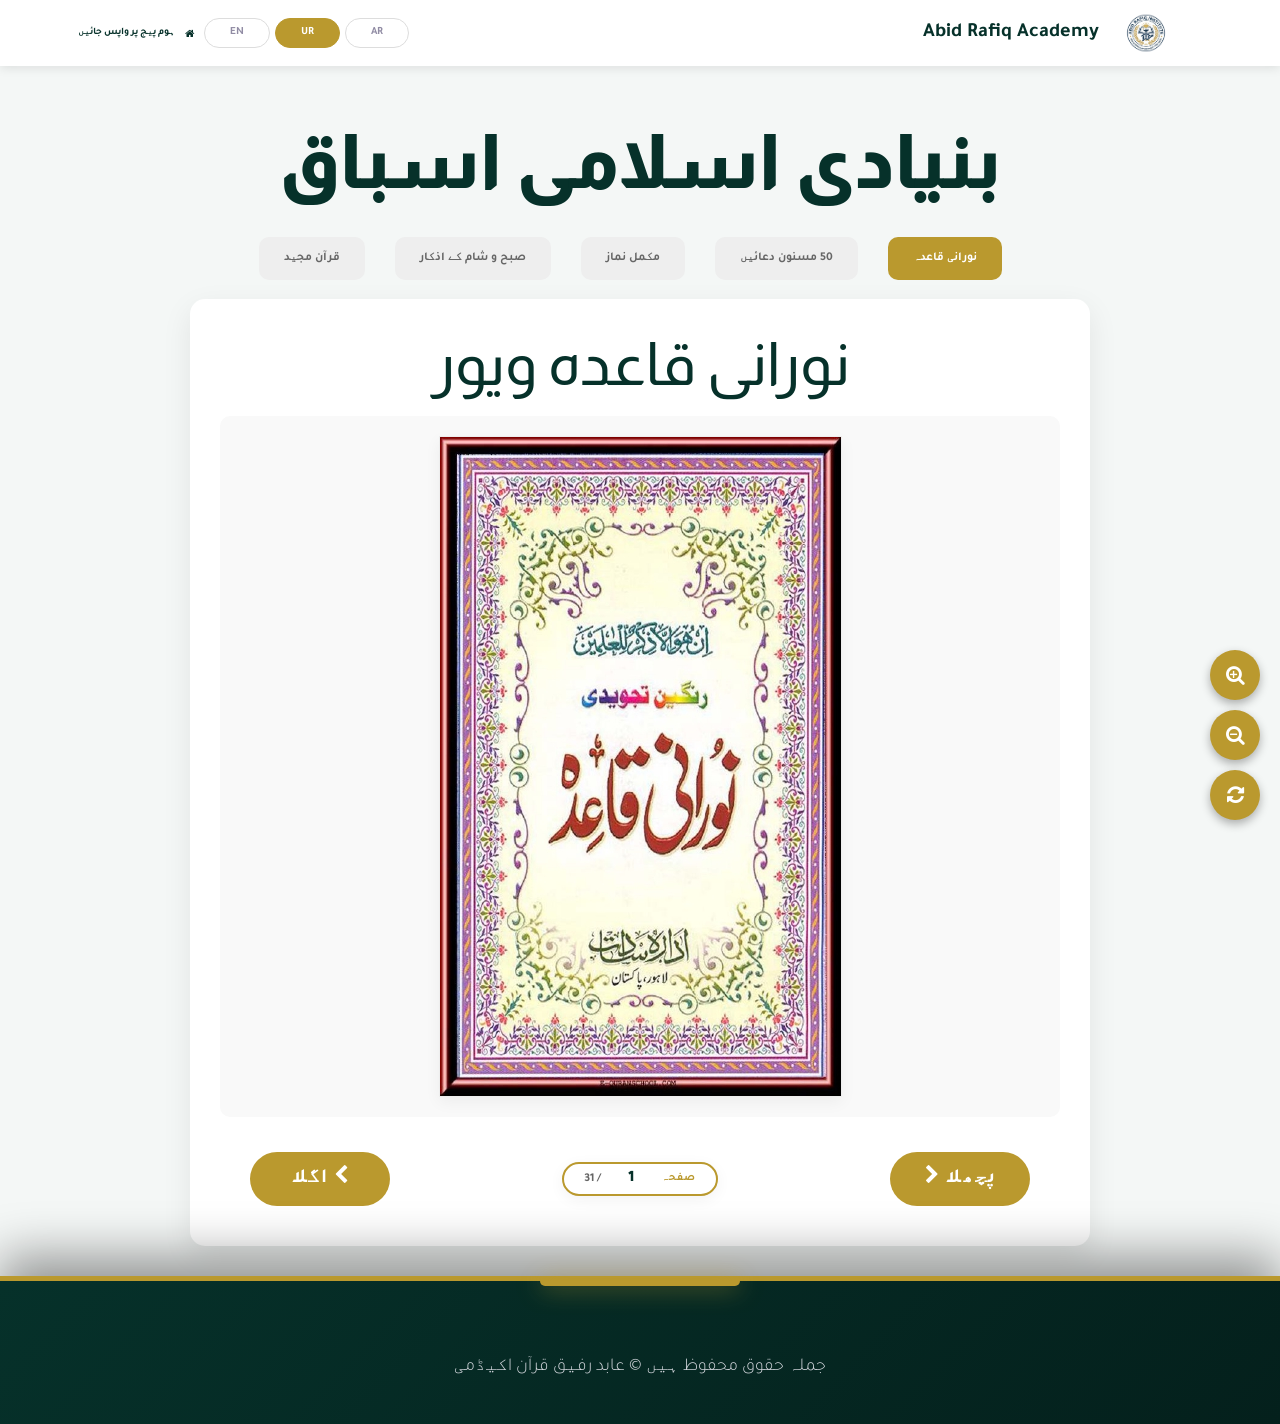
==== basic-lessons.html @ 46f589c8 "Add files via upload" ====
<!DOCTYPE html>
<html lang="en" dir="ltr">
<head>
    <meta charset="UTF-8">
    <!-- Global site tag (gtag.js) - Google Analytics -->
  
  <link rel="canonical" href="https://abidrafiqquranacademy.qzz.io/" />
    <meta name="viewport" content="width=device-width, initial-scale=1.0">
    <title>Basic Lessons | Abid Rafiq Quran Academy - Online Quran Learning</title>
    <meta name="description" content="Explore basic Islamic lessons including Noorani Qaida, 50 Masnoon Duas, Nimaz completion, and the Holy Quran. Start your spiritual journey with Abid Rafiq Quran Academy.">
    <meta name="keywords" content="Noorani Qaida, Masnoon Duas, Learn Nimaz, Online Quran, Islamic Lessons, Abid Rafiq Institute, Quran Academy, Tajweed, Quran for kids, Morning and Evening Adhkar, Daily Islamic Supplications, Interactive Dua Viewer, Quranic Lessons Urdu, Learn Quran Online Islamabad, Masnoon Duain with Translation">
    <meta name="author" content="Abid Rafiq Institute">

    <!-- Open Graph for Social Media -->
    <meta property="og:title" content="Basic Islamic Lessons - Abid Rafiq Quran Academy">
    <meta property="og:description" content="Noorani Qaida, Masnoon Duas, Nimaz Complete, and Holy Quran - All in one place.">
    <meta property="og:image" content="img/logo.png">
    <meta property="og:url" content="https://abidrafiqquranacademy.qzz.io/basic-lessons.html">
    <!-- Bootstrap -->
    <link href="https://cdn.jsdelivr.net/npm/bootstrap@5.2.3/dist/css/bootstrap.min.css" rel="stylesheet" />
    <script src="https://cdn.jsdelivr.net/npm/bootstrap@5.2.3/dist/js/bootstrap.bundle.min.js"></script>
    <!-- GoogleFonts -->
    <link rel="preconnect" href="https://fonts.googleapis.com" />
    <link rel="preconnect" href="https://fonts.gstatic.com" crossorigin />
    <link href="https://fonts.googleapis.com/css2?family=Almarai:wght@300;400;700&family=Cairo:wght@400;600;700&family=Tajawal:wght@300;400;500;700&family=Amiri:wght@400;700&display=swap" rel="stylesheet" />
    <!-- OurStyles -->
    <link rel="stylesheet" href="css/normalize.css" />
    <link rel="stylesheet" href="css/style.css" />
    <!-- Font Awesome -->
    <link rel="stylesheet" href="fonts/font-awesome-4.7.0/css/font-awesome.min.css">
    <style>
        :root {
            --color-primary: #ba992e;
            --color-secondary: #06312a;
        }
        body {
            background-color: #f4f7f6;
            font-family: 'Tajawal', sans-serif;
        }
        .navbar {
            background-color: white !important;
            box-shadow: 0 2px 10px rgba(0,0,0,0.1);
        }
        .gallery-container, .viewer-container {
            max-width: 900px;
            margin: 20px auto;
            text-align: center;
            background: #fff;
            padding: 30px;
            border-radius: 15px;
            box-shadow: 0 10px 30px rgba(0,0,0,0.08);
        }
        .gallery-img-wrapper, .dua-wrapper {
            position: relative;
            background: #f9f9f9;
            padding: 20px;
            border-radius: 10px;
            margin-bottom: 25px;
            min-height: 300px;
            display: flex;
            flex-direction: column;
            align-items: center;
            justify-content: center;
        }
        .gallery-img {
            max-width: 100%;
            max-height: 80vh;
            height: auto;
            border: 1px solid #eee;
            box-shadow: 0 5px 15px rgba(0,0,0,0.05);
        }
        .btn-custom {
            background-color: var(--color-primary);
            color: white;
            border: none;
            padding: 12px 30px;
            border-radius: 30px;
            font-weight: 600;
            transition: 0.3s;
            text-transform: uppercase;
            letter-spacing: 1px;
            min-width: 140px;
        }
        .btn-custom:hover {
            background-color: #a08328;
            color: white;
            transform: translateY(-2px);
            box-shadow: 0 5px 15px rgba(186, 153, 46, 0.4);
        }
        .btn-custom:disabled {
            background-color: #ccc;
            transform: none;
            box-shadow: none;
        }
        .nav-tabs {
            border-bottom: none;
            gap: 10px;
        }
        .nav-tabs .nav-link {
            border: none;
            color: #666;
            font-weight: 700;
            padding: 15px 25px;
            border-radius: 10px;
            background: #eee;
            transition: 0.3s;
            font-size: 1.2rem;
        }
        .nav-tabs .nav-link.active {
            background-color: var(--color-primary) !important;
            color: white !important;
        }
        .content-section {
            padding: 20px 0;
        }
        .lang-control {
            background: white;
            padding: 10px;
            border-radius: 10px;
            display: inline-flex;
            gap: 10px;
            box-shadow: 0 4px 10px rgba(0,0,0,0.05);
            margin-bottom: 20px;
        }
        .lang-btn {
            border: 1px solid #ddd;
            background: white;
            padding: 8px 25px;
            border-radius: 20px;
            cursor: pointer;
            transition: 0.3s;
            font-weight: bold;
            font-size: 1.1rem;
        }
        .lang-btn.active {
            background: var(--color-primary);
            color: white;
            border-color: var(--color-primary);
        }
        .dua-content, .nimaz-content {
            direction: rtl;
            text-align: right;
        }
        .dua-card, .nimaz-card {
            background: white;
            border-radius: 15px;
            padding: 25px;
            margin-bottom: 25px;
            box-shadow: 0 5px 15px rgba(0,0,0,0.05);
            border-right: 5px solid var(--color-primary);
        }
        .text-arabic {
            font-family: 'Amiri', serif;
            font-size: 4rem;
            color: var(--color-secondary);
            margin-bottom: 20px;
            line-height: 1.8;
            text-align: center;
        }
        .text-translation {
            font-size: 2.8rem;
            color: #444;
            font-weight: 500;
            text-align: center;
            width: 100%;
            margin-bottom: 15px;
        }
        .step-title {
            color: var(--color-primary);
            font-weight: 700;
            margin-bottom: 20px;
            font-size: 3.2rem;
            text-align: center;
        }
        /* Enhanced Page Jump Styling */
        .page-jump-box {
            display: inline-flex;
            align-items: center;
            background: #fff;
            border: 2px solid var(--color-primary);
            border-radius: 50px;
            padding: 5px 20px;
            box-shadow: 0 4px 15px rgba(0,0,0,0.05);
            transition: all 0.3s ease;
        }
        .page-jump-box:hover {
            border-color: var(--color-secondary);
        }
        .page-jump-box:focus-within {
            box-shadow: 0 0 20px rgba(186, 153, 46, 0.4);
            transform: scale(1.05);
        }
        .page-input-field {
            width: 50px;
            border: none;
            text-align: center;
            font-weight: 900;
            font-size: 1.6rem;
            color: var(--color-secondary);
            outline: none;
            background: transparent;
            margin: 0 5px;
        }
        .page-total {
            color: #666;
            font-size: 1.2rem;
            font-weight: bold;
        }
        #page-text-label {
            color: var(--color-primary);
            font-weight: 700;
            text-transform: uppercase;
            font-size: 1.1rem;
            letter-spacing: 1px;
        }
        [dir="ltr"] .dua-content, [dir="ltr"] .nimaz-content {
            text-align: left;
        }
        .back-home {
            text-decoration: none;
            color: var(--color-secondary);
            font-weight: bold;
            font-size: 1rem;
            display: flex;
            align-items: center;
            gap: 10px;
        }
        .counter-badge {
            background: var(--color-secondary);
            color: white;
            padding: 5px 15px;
            border-radius: 20px;
            font-size: 1rem;
            margin-bottom: 15px;
            display: inline-block;
        }
        .navbar-lang-switcher {
            display: flex;
            gap: 5px;
        }
        @media (max-width: 768px) {
            .nav-tabs .nav-link {
                padding: 10px 12px;
                font-size: 1.1rem;
            }
            .lang-btn {
                padding: 6px 15px;
                font-size: 1.1rem;
            }
            .text-arabic {
                font-size: 2.8rem;
            }
            .text-translation {
                font-size: 1.8rem;
            }
            .btn-custom {
                padding: 10px 20px;
                min-width: 100px;
                font-size: 1.1rem;
            }
            .step-title {
                font-size: 2rem;
            }
            .lang-control {
                display: flex;
                flex-wrap: wrap;
                justify-content: center;
            }
        }
        @media (max-width: 576px) {
            .navbar .container {
                flex-direction: column;
                gap: 15px;
            }
            .navbar-lang-switcher {
                justify-content: center;
            }
            .text-arabic {
                font-size: 2.2rem;
            }
            .text-translation {
                font-size: 1.5rem;
            }
            .step-title {
                font-size: 1.8rem;
            }
            .nav-tabs .nav-link {
                font-size: 0.9rem;
                padding: 8px 10px;
            }
            .dua-card, .nimaz-card {
                padding: 15px;
            }
        }
        /* Hide number input arrows */
        input::-webkit-outer-spin-button,
        input::-webkit-inner-spin-button {
            -webkit-appearance: none;
            margin: 0;
        }
        input[type=number] {
            -moz-appearance: textfield;
        }
        /* Disable text selection */
        body {
            -webkit-user-select: none;
            -moz-user-select: none;
            -ms-user-select: none;
            user-select: none;
        }
    </style>
</head>
<body>
    <!-- Navbar -->
    <nav class="navbar navbar-expand-lg py-3">
      <div class="container">
        <a class="navbar-brand d-flex align-items-center" href="index.html">
          <img src="img/logo.png" alt="Logo" style="height: 40px; margin-right: 10px;">
          <span class="d-none d-sm-inline" style="color: var(--color-secondary); font-weight: bold;">Abid Rafiq Academy</span>
        </a>

        <div class="d-flex align-items-center gap-3">
            <div class="navbar-lang-switcher">
                <button class="lang-btn" onclick="setPageLanguage('ar')">AR</button>
                <button class="lang-btn" onclick="setPageLanguage('ur')">UR</button>
                <button class="lang-btn" onclick="setPageLanguage('en')">EN</button>
            </div>
            <a href="index.html" class="back-home" id="btn-back">
                <i class="fa fa-home"></i> <span id="back-text">BACK TO HOME</span>
            </a>
        </div>
      </div>
    </nav>

    <div class="container mt-5">
        <h1 class="text-center mb-5" id="main-title" style="color: var(--color-secondary); font-weight: 800;">Basic Islamic Lessons</h1>

        <ul class="nav nav-tabs justify-content-center mb-4" id="lessonTabs" role="tablist">
            <li class="nav-item" role="presentation">
                <button class="nav-link active" id="qaida-tab" data-bs-toggle="tab" data-bs-target="#qaida" type="button" role="tab">NOORANI QAEEDHA</button>
            </li>
            <li class="nav-item" role="presentation">
                <button class="nav-link" id="dua-tab" data-bs-toggle="tab" data-bs-target="#dua" type="button" role="tab">DUA MASNOON 50</button>
            </li>
            <li class="nav-item" role="presentation">
                <button class="nav-link" id="nimaz-tab" data-bs-toggle="tab" data-bs-target="#nimaz" type="button" role="tab">NIMAZ COMPLETE</button>
            </li>
            <li class="nav-item" role="presentation">
                <button class="nav-link" id="adhkar-tab" data-bs-toggle="tab" data-bs-target="#adhkar" type="button" role="tab">MORNING & EVENING ADHKAR</button>
            </li>
            <li class="nav-item" role="presentation">
                <button class="nav-link" id="quran-tab" data-bs-toggle="tab" data-bs-target="#quran" type="button" role="tab">HOLY QURAN</button>
            </li>
        </ul>

        <div class="tab-content" id="lessonTabsContent">
            <!-- Noorani Qaida Tab -->
            <div class="tab-pane fade show active" id="qaida" role="tabpanel">
                <div class="gallery-container">
                    <h2 class="mb-4" id="qaida-title" style="color: var(--color-secondary);">Noorani Qaida Viewer</h2>
                    <div class="gallery-img-wrapper">
                        <img id="qaida-img" src="NOORAI QEEDHA/noorani_qaida_page-0001.jpg" alt="Noorani Qaida Page" class="gallery-img">
                    </div>
                    <div class="d-flex justify-content-between align-items-center px-md-5 flex-wrap gap-3">
                        <button class="btn btn-custom" onclick="prevPage()" id="btn-prev-qaida">
                            <i class="fa fa-chevron-left"></i> Previous
                        </button>

                        <div class="page-jump-box">
                            <span id="page-text-label">Page</span>
                            <input type="number" id="page-input" value="1" min="1" max="31"
                                   title="Type page number and press Enter"
                                   class="page-input-field">
                            <span class="page-total">/ 31</span>
                        </div>

                        <button class="btn btn-custom" onclick="nextPage()" id="btn-next-qaida">
                            Next <i class="fa fa-chevron-right"></i>
                        </button>
                    </div>
                </div>
            </div>


            <!-- Dua Masnoon Tab -->
            <div class="tab-pane fade" id="dua" role="tabpanel">
                <div class="content-section text-center">
                    <div class="lang-control">
                        <button class="lang-btn" data-lang="ar" onclick="setDuaLang('ar', this)">العربية</button>
                        <button class="lang-btn active" data-lang="ur" onclick="setDuaLang('ur', this)">اردو</button>
                        <button class="lang-btn" data-lang="en" onclick="setDuaLang('en', this)">English</button>
                    </div>

                    <div class="viewer-container">
                        <div class="counter-badge" id="dua-counter">Dua 1 / 50</div>
                        <div class="dua-wrapper" id="dua-display">
                            <!-- Dua content injected here -->
                        </div>
                        <div class="d-flex justify-content-between align-items-center px-md-5">
                            <button class="btn btn-custom" onclick="prevDua()" id="btn-prev-dua">
                                <i class="fa fa-chevron-right"></i> Previous
                            </button>
                            <button class="btn btn-custom" onclick="nextDua()" id="btn-next-dua">
                                Next <i class="fa fa-chevron-left"></i>
                            </button>
                        </div>
                    </div>
                </div>
            </div>

            <!-- Nimaz Tab -->
            <div class="tab-pane fade" id="nimaz" role="tabpanel">
                <div class="content-section text-center">
                    <div class="lang-control">
                        <button class="lang-btn" data-lang="ar" onclick="setNimazLang('ar', this)">العربية</button>
                        <button class="lang-btn active" data-lang="ur" onclick="setNimazLang('ur', this)">اردو</button>
                        <button class="lang-btn" data-lang="en" onclick="setNimazLang('en', this)">English</button>
                    </div>
                    <div id="nimaz-container" class="nimaz-content container">
                        <!-- Nimaz steps loaded by JS -->
                    </div>
                </div>
            </div>

            <!-- Adhkar Tab -->
            <div class="tab-pane fade" id="adhkar" role="tabpanel">
                <div class="content-section text-center">
                    <div class="lang-control" id="adhkar-mode-control">
                        <button class="lang-btn active" onclick="setAdhkarMode('both', this)">Morning & Evening</button>
                        <button class="lang-btn" onclick="setAdhkarMode('morning', this)">Morning Only</button>
                        <button class="lang-btn" onclick="setAdhkarMode('evening', this)">Evening Only</button>
                    </div>
                    <div id="adhkar-container" class="dua-content container">
                        <!-- Adhkar content injected here -->
                    </div>
                </div>
            </div>

            <!-- Holy Quran Tab -->
            <div class="tab-pane fade" id="quran" role="tabpanel">
                <div class="gallery-container">
                    <h2 class="mb-4" id="quran-title" style="color: var(--color-secondary);">Holy Quran Viewer</h2>
                    <div class="gallery-img-wrapper">
                        <img id="quran-img" src="https://abidinstitute-eng.github.io/ReadingQuran/standard1-quran-3.jpg" alt="Holy Quran Page" class="gallery-img">
                    </div>
                    <div class="d-flex justify-content-between align-items-center px-md-5 flex-wrap gap-3">
                        <button class="btn btn-custom" onclick="prevQuranPage()" id="btn-prev-quran">
                            <i class="fa fa-chevron-left"></i> Previous
                        </button>

                        <div class="page-jump-box">
                            <span id="quran-page-label">Page</span>
                            <input type="number" id="quran-page-input" value="3" min="3" max="625"
                                   title="Type page number and press Enter"
                                   class="page-input-field">
                            <span class="page-total">/ 625</span>
                        </div>

                        <button class="btn btn-custom" onclick="nextQuranPage()" id="btn-next-quran">
                            Next <i class="fa fa-chevron-right"></i>
                        </button>
                    </div>
                </div>
            </div>
        </div>
    </div>

    <footer class="footer mt-5">
      <div class="container">
        <p class="copy-right">
            All rights reserved &copy; <span class="logo">Abid Rafiq Academy for the Quran</span>
        </p>
      </div>
    </footer>

    <script src="js/zoom.js"></script>
    <script src="js/main.js"></script>
    <script src="js/zoom.js"></script>
    <script src="js/main.js"></script>
    <script>
        // --- Shared Logic ---
        const pageTranslations = {
            ar: {
                title: "الدروس الإسلامية الأساسية",
                back: "العودة للرئيسية",
                qaidaTab: "القاعدة النورانية",
                duaTab: "50 دعاء مسنون",
                nimazTab: "تعليم الصلاة",
                adhkarTab: "أذكار الصباح والمساء",
                quranTab: "القرآن الكريم",
                qaidaTitle: "مشاهدة القاعدة النورانية",
                quranTitle: "مشاهدة القرآن الكريم",
                page: "صفحة",
                prev: "السابق",
                next: "التالي",
                dir: "rtl",
                adhkarModes: {both: "الصباح والمساء", morning: "الصباح فقط", evening: "المساء فقط"},
                times: "مرات"
            },
            ur: {
                title: "بنیادی اسلامی اسباق",
                back: "ہوم پیج پر واپس جائیں",
                qaidaTab: "نورانی قاعدہ",
                duaTab: "50 مسنون دعائیں",
                nimazTab: "مکمل نماز",
                adhkarTab: "صبح و شام کے اذکار",
                quranTab: "قرآن مجید",
                qaidaTitle: "نورانی قاعدہ ویور",
                quranTitle: "قرآن مجید ویور",
                page: "صفحہ",
                prev: "پچھلا",
                next: "اگلا",
                dir: "rtl",
                adhkarModes: {both: "صبح و شام", morning: "صرف صبح", evening: "صرف شام"},
                times: "بار"
            },
            en: {
                title: "Basic Islamic Lessons",
                back: "BACK TO HOME",
                qaidaTab: "NOORANI QAEEDHA",
                duaTab: "50 MASNOON DUAS",
                nimazTab: "NIMAZ COMPLETE",
                adhkarTab: "MORNING & EVENING ADHKAR",
                quranTab: "HOLY QURAN",
                qaidaTitle: "Noorani Qaida Viewer",
                quranTitle: "Holy Quran Viewer",
                page: "Page",
                prev: "Previous",
                next: "Next",
                dir: "ltr",
                adhkarModes: {both: "Morning & Evening", morning: "Morning Only", evening: "Evening Only"},
                times: "Times"
            }
        };

        let currentLang = 'ur';

        function setPageLanguage(lang) {
            currentLang = lang;
            const data = pageTranslations[lang];
            if (!data) return;

            document.documentElement.setAttribute('lang', lang);
            document.documentElement.setAttribute('dir', data.dir);

            document.getElementById('main-title').innerText = data.title;
            document.getElementById('back-text').innerText = data.back;
            document.getElementById('qaida-tab').innerText = data.qaidaTab;
            document.getElementById('dua-tab').innerText = data.duaTab;
            document.getElementById('nimaz-tab').innerText = data.nimazTab;
            document.getElementById('adhkar-tab').innerText = data.adhkarTab;
            document.getElementById('quran-tab').innerText = data.quranTab;
            document.getElementById('qaida-title').innerText = data.qaidaTitle;
            document.getElementById('quran-title').innerText = data.quranTitle;

            // Update Adhkar Filter Buttons
            const modeBtns = document.querySelectorAll('#adhkar-mode-control .lang-btn');
            if(modeBtns.length >= 3) {
                modeBtns[0].innerText = data.adhkarModes.both;
                modeBtns[1].innerText = data.adhkarModes.morning;
                modeBtns[2].innerText = data.adhkarModes.evening;
            }

            // Footer translation
            const footerText = lang === 'ar' ? 'جميع الحقوق محفوظة © أكاديمية عابد رفيق للقرآن' :
                               (lang === 'ur' ? 'جملہ حقوق محفوظ ہیں © عابد رفیق قرآن اکیڈمی' :
                               'All rights reserved &copy; Abid Rafiq Academy for the Quran');
            document.querySelector('.copy-right').innerHTML = footerText;

            document.querySelectorAll('.navbar-lang-switcher .lang-btn').forEach(btn => {
                btn.classList.toggle('active', btn.innerText.trim().toLowerCase() === lang);
            });

            // Update sub-tabs language
            const duaLangBtn = document.querySelector(`#dua .lang-btn[data-lang="${lang}"]`);
            if(duaLangBtn) setDuaLang(lang, duaLangBtn);

            const nimazLangBtn = document.querySelector(`#nimaz .lang-btn[data-lang="${lang}"]`);
            if(nimazLangBtn) setNimazLang(lang, nimazLangBtn);

            updateGallery(false);
            renderAdhkar(); // Re-render to update "Times" text
            localStorage.setItem('preferredLang', lang);
        }

        function updateNavButtons(lang, type) {
            const prevBtn = document.getElementById(`btn-prev-${type}`);
            const nextBtn = document.getElementById(`btn-next-${type}`);
            if(prevBtn && nextBtn) {
                const data = pageTranslations[lang];
                if(lang === 'en') {
                    prevBtn.innerHTML = `<i class="fa fa-chevron-left"></i> ${data.prev}`;
                    nextBtn.innerHTML = `${data.next} <i class="fa fa-chevron-right"></i>`;
                } else {
                    prevBtn.innerHTML = `${data.prev} <i class="fa fa-chevron-right"></i>`;
                    nextBtn.innerHTML = `<i class="fa fa-chevron-left"></i> ${data.next}`;
                }
            }
        }

        // --- Noorani Qaida Logic ---
        let currentPage = 1;
        const totalPages = 31;
        const imgElement = document.getElementById('qaida-img');

        function updateGallery(scroll = true) {
            const pageNum = String(currentPage).padStart(4, '0');
            imgElement.src = `NOORAI QEEDHA/noorani_qaida_page-${pageNum}.jpg`;
            const data = pageTranslations[currentLang];

            const pageInput = document.getElementById('page-input');
            const pageTextLabel = document.getElementById('page-text-label');
            if (pageTextLabel) pageTextLabel.innerText = data.page;
            if (pageInput) pageInput.value = currentPage;

            updateNavButtons(currentLang, 'qaida');
            if(scroll) document.querySelector('.gallery-container').scrollIntoView({ behavior: 'smooth', block: 'start' });
        }

        function nextPage() { if (currentPage < totalPages) { currentPage++; updateGallery(); } }
        function prevPage() { if (currentPage > 1) { currentPage--; updateGallery(); } }

        // --- Holy Quran Logic ---
        let currentQuranPage = 3;
        const totalQuranPages = 625;
        const quranImgElement = document.getElementById('quran-img');

        function updateQuranGallery(scroll = true) {
            quranImgElement.src = `https://abidinstitute-eng.github.io/ReadingQuran/standard1-quran-${currentQuranPage}.jpg`;
            const data = pageTranslations[currentLang];

            const pageInput = document.getElementById('quran-page-input');
            const pageTextLabel = document.getElementById('quran-page-label');
            if (pageTextLabel) pageTextLabel.innerText = data.page;
            if (pageInput) pageInput.value = currentQuranPage;

            updateNavButtons(currentLang, 'quran');
            if(scroll) document.querySelector('#quran .gallery-container').scrollIntoView({ behavior: 'smooth', block: 'start' });
        }

        function nextQuranPage() { if (currentQuranPage < totalQuranPages) { currentQuranPage++; updateQuranGallery(); } }
        function prevQuranPage() { if (currentQuranPage > 3) { currentQuranPage--; updateQuranGallery(); } }

        // --- Dua Logic ---
        let currentDuaIndex = 0;
        let currentDuaLang = 'ur';

        const duas = [
            { title: {en: "After waking up", ur: "صبح بیدار ہونے کی دعا", ar: "دعاء الاستيقاظ"}, ar: "الْحَمْدُ لِلَّهِ الَّذِي أَحْيَانَا بَعْدَ مَا أَمَاتَنَا وَإِلَيْهِ النُّشُورُ", ur: "تمام تعریفیں اللہ کے لیے ہیں جس نے ہمیں مارنے کے بعد زندہ کیا اور اسی کی طرف لوٹ کر جانا ہے۔", en: "All praise be to Allah who gave us life after death and to Him is the return." },
            { title: {en: "Before sleeping", ur: "سونے سے پہلے کی دعا", ar: "دعاء النوم"}, ar: "بِاسْمِكَ اللَّهُمَّ أَمُوتُ وَأَحْيَا", ur: "اے اللہ! میں تیرے ہی نام کے ساتھ مرتا (سوتا) ہوں اور جیتا (جاگتا) ہوں۔", en: "O Allah, in Your name I die and I live." },
            { title: {en: "Before eating", ur: "کھانا شروع کرنے کی دعا", ar: "دعاء قبل الطعام"}, ar: "بِسْمِ اللَّهِ وَعَلَى بَرَكَةِ اللَّهِ", ur: "اللہ کے نام سے اور اللہ کی برکت پر۔", en: "In the name of Allah and with the blessings of Allah." },
            { title: {en: "After eating", ur: "کھانے کے بعد کی دعا", ar: "دعاء بعد الطعام"}, ar: "الْحَمْدُ لِلَّهِ الَّذِي أَطْعَمَنَا وَسَقَانَا وَجَعَلَنَا مُسْلِمِينَ", ur: "تمام تعریفیں اللہ کے لیے ہیں جس نے ہمیں کھلایا اور پلایا اور ہمیں مسلمان بنایا۔", en: "All praise be to Allah who has fed us and given us drink and made us Muslims." },
            { title: {en: "Before entering toilet", ur: "بیت الخلا میں داخل ہونے کی دعا", ar: "دعاء دخول الخلاء"}, ar: "اللَّهُمَّ إِنِّي أَعُوذُ بِكَ مِنَ الْخُبُثِ وَالْخَبَائِثِ", ur: "اے اللہ! میں ناپاک جنوں اور جننیوں سے تیری پناہ مانگتا ہوں۔", en: "O Allah, I seek refuge in You from the male and female evil spirits." },
            { title: {en: "After leaving toilet", ur: "بیت الخلا سے نکلنے کی دعا", ar: "دعاء الخروج من الخلاء"}, ar: "غُفْرَانَكَ ، الْحَمْدُ لِلَّهِ الَّذِي أَذْهَبَ عَنِّي الْأَذَى وَعَافَانِي", ur: "اے اللہ! میں تجھ سے بخشش مانگتا ہوں۔ تمام تعریفیں اللہ کے لیے ہیں جس نے مجھ سے تکلیف دور کی اور مجھے عافیت دی۔", en: "I seek Your forgiveness. All praise be to Allah who removed from me discomfort and gave me relief." },
            { title: {en: "Before Wudu", ur: "وضو سے پہلے کی دعا", ar: "دعاء قبل الوضوء"}, ar: "بِسْمِ اللَّهِ", ur: "اللہ کے نام سے (شروع کرتا ہوں)۔", en: "In the name of Allah." },
            { title: {en: "After Wudu", ur: "وضو کے بعد کی دعا", ar: "دعاء بعد الوضوء"}, ar: "أَشْهَدُ أَنْ لَا إِلَهَ إِلَّا اللَّهُ وَحْدَهُ لَا شَرِيكَ لَهُ وَأَشْهَدُ أَنَّ مُحَمَّدًا عَبْدُهُ وَرَسُولُهُ", ur: "میں گواہی دیتا ہوں کہ اللہ کے سوا کوئی معبود نہیں، وہ اکیلا ہے، اس کا کوئی شریک نہیں، اور میں گواہی دیتا ہوں کہ محمد (صلی اللہ علیہ وسلم) اس کے بندے اور رسول ہیں۔", en: "I bear witness that there is no god but Allah, alone, without partner, and I bear witness that Muhammad is His servant and messenger." },
            { title: {en: "When entering Masjid", ur: "مسجد میں داخل ہونے کی دعا", ar: "دعاء دخول المسجد"}, ar: "اللَّهُمَّ افْتَحْ لِي أَبْوَابَ رَحْمَتِكَ", ur: "اے اللہ! میرے لیے اپنی رحمت کے دروازے کھول دے۔", en: "O Allah, open for me the gates of Your mercy." },
            { title: {en: "When leaving Masjid", ur: "مسجد سے نکلنے کی دعا", ar: "دعاء الخروج من المسجد"}, ar: "اللَّهُمَّ إِنِّي أَسْأَلُكَ مِنْ فَضْلِكَ", ur: "اے اللہ! میں تجھ سے تیرے فضل کا سوال کرتا ہوں۔", en: "O Allah, I ask You from Your favor." },
            { title: {en: "After Athan", ur: "اذان کے بعد کی دعا", ar: "الدعاء بعد الأذان"}, ar: "اللَّهُمَّ رَبَّ هَذِهِ الدَّعْوَةِ التَّامَّةِ وَالصَّلَاةِ الْقَائِمَةِ آتِ مُحَمَّدًا الْوَسِيلَةَ وَالْفَضِيلَةَ وَابْعَثْهُ مَقَامًا مَحْمُودًا الَّذِي وَعَدْتَهُ", ur: "اے اللہ! اس کامل پکار اور قائم ہونے والی نماز کے رب! محمد (صلی اللہ علیہ وسلم) کو وسیلہ اور فضیلت عطا فرما اور انہیں اس مقام محمود پر پہنچا جس کا تو نے ان سے وعدہ فرمایا ہے۔", en: "O Allah, Lord of this perfect call and the prayer to be offered, grant Muhammad the privilege and the excellence, and raise him to the praised station which You have promised him." },
            { title: {en: "When wearing clothes", ur: "لباس پہننے کی دعا", ar: "دعاء لبس الثوب"}, ar: "الْحَمْدُ لِلَّهِ الَّذِي كَسَانِي هَذَا وَرَزَقَنِيهِ مِنْ غَيْرِ حَوْلٍ مِنِّي وَلَا قُوَّةٍ", ur: "تمام تعریفیں اللہ کے لیے ہیں جس نے مجھے یہ (لباس) پہنایا اور میری طاقت و قوت کے بغیر مجھے یہ عطا فرمایا۔", en: "Praise be to Allah who has clothed me with this and provided it for me without any might or power on my part." },
            { title: {en: "Looking in mirror", ur: "آئینہ دیکھنے کی دعا", ar: "دعاء النظر في المرآة"}, ar: "اللَّهُمَّ كَمَا أَحْسَنْتَ خَلْقِي فَأَحْسِنْ خُلُقِي", ur: "اے اللہ! جس طرح تو نے میری صورت اچھی بنائی، اسی طرح میری سیرت (اخلاق) بھی اچھی کر دے۔", en: "O Allah, as You have made my physical appearance beautiful, so make my character beautiful." },
            { title: {en: "When leaving house", ur: "گھر سے نکلنے کی دعا", ar: "دعاء الخروج من المنزل"}, ar: "بِسْمِ اللَّهِ تَوَكَّلْتُ عَلَى اللَّهِ وَلَا حَوْلَ وَلَا قُوَّةَ إِلَّا بِاللَّهِ", ur: "اللہ کے نام سے، میں نے اللہ پر بھروسہ کیا، اور گناہوں سے بچنے کی ہمت اور نیکی کرنے کی طاقت اللہ ہی کی طرف سے ہے۔", en: "In the name of Allah, I place my trust in Allah, and there is no might or power except with Allah." },
            { title: {en: "When entering house", ur: "گھر میں داخل ہونے کی دعا", ar: "دعاء دخول المنزل"}, ar: "اللَّهُمَّ إِنِّي أَسْأَلُكَ خَيْرَ الْمَوْلِجِ وَخَيْرَ الْمَخْرَجِ بِسْمِ اللَّهِ وَلَجْنَا وَبِسْمِ اللَّهِ خَرَجْنَا وَعَلَى اللَّهِ رَبِّنَا تَوَكَّلْنَا", ur: "اے اللہ! میں تجھ سے داخل ہونے اور نکلنے کی بھلائی مانگتا ہوں۔ اللہ کے نام سے ہم داخل ہوئے اور اللہ ہی کے نام سے ہم نکلے اور ہم نے اپنے رب اللہ پر بھروسہ کیا۔", en: "O Allah, I ask You for the best of entering and the best of leaving. In the name of Allah we enter and in the name of Allah we leave and upon Allah our Lord we trust." },
            { title: {en: "Dua for Parents", ur: "والدین کے لیے دعا", ar: "دعاء للوالدين"}, ar: "رَّبِّ ارْحَمْهُمَا كَمَا رَبَّيَانِي صَغِيرًا", ur: "اے میرے رب! ان دونوں (والدین) پر رحم فرما جس طرح انہوں نے بچپن میں میری پرورش کی۔", en: "My Lord, have mercy upon them as they brought me up [when I was] small." },
            { title: {en: "Dua for Knowledge", ur: "علم میں اضافے کی دعا", ar: "دعاء زيادة العلم"}, ar: "رَّبِّ زِدْنِي عِلْمًا", ur: "اے میرے رب! میرے علم میں اضافہ فرما۔", en: "My Lord, increase me in knowledge." },
            { title: {en: "Dua for Forgiveness", ur: "بخشش کی دعا", ar: "دعاء الاستغفار"}, ar: "أَسْتَغْفِرُ اللَّهَ رَبِّي مِنْ كُلِّ ذَنْبٍ وَأَتُوبُ إِلَيْهِ", ur: "میں اللہ سے اپنے تمام گناہوں کی معافی مانگتا ہوں جو میرا رب ہے اور اسی کی طرف رجوع کرتا ہوں۔", en: "I seek forgiveness from Allah, my Lord, from every sin and I turn to Him." },
            { title: {en: "Before traveling", ur: "سفر کی دعا", ar: "دعاء السفر"}, ar: "سُبْحَانَ الَّذِي سَخَّرَ لَنَا هَذَا وَمَا كُنَّا لَهُ مُقْرِنِينَ وَإِنَّا إِلَى رَبِّنَا لَمُنقَلِبُونَ", ur: "پاک ہے وہ ذات جس نے اسے ہمارے قابو میں کر دیا حالانکہ ہم اسے قابو میں کرنے والے نہ تھے، اور بے شک ہم اپنے رب ہی کی طرف لوٹنے والے ہیں۔", en: "Exalted is He who has subjected this to us, and we could not have [otherwise] subdued it. And indeed, to our Lord we will return." },
            { title: {en: "When sneezing", ur: "چھینک آنے پر دعا", ar: "دعاء العطاس"}, ar: "الْحَمْدُ لِلَّهِ", ur: "تمام تعریفیں اللہ کے لیے ہیں۔", en: "All praise be to Allah." },
            { title: {en: "Dua for Goodness", ur: "دنیا و آخرت کی بھلائی کی دعا", ar: "دعاء ربنا آتنا"}, ar: "رَبَّنَا آتِنَا فِي الدُّنْيَا حَسَنَةً وَفِي الْآخِرَةِ حَسَنَةً وَقِنَا عَذَابَ النَّارِ", ur: "اے ہمارے رب! ہمیں دنیا میں بھی بھلائی عطا فرما اور آخرت میں بھی بھلائی عطا فرما اور ہمیں آگ کے عذاب سے بچا۔", en: "Our Lord, give us in this world [that which is] good and in the afterlife [that which is] good and protect us from the punishment of the Fire." },
            { title: {en: "Dua for Ease", ur: "مشکل میں آسانی کی دعا", ar: "دعاء تيسير الأمور"}, ar: "اللَّهُمَّ لَا سَهْلَ إِلَّا مَا جَعَلْتَهُ سَهْلًا وَأَنْتَ تَجْعَلُ الْحَزْنَ إِذَا شِئْتَ سَهْلًا", ur: "اے اللہ! کوئی چیز آسان نہیں مگر جسے تو آسان کر دے، اور تو جب چاہتا ہے غم (مشکل) کو آسان کر دیتا ہے۔", en: "O Allah, nothing is easy except what You make easy, and You make the difficult easy if it be Your Will." },
            { title: {en: "Dua for Protection", ur: "حفاظت کی دعا", ar: "دعاء الحفظ"}, ar: "بِسْمِ اللَّهِ الَّذِي لَا يَضُرُّ مَعَ اسْمِهِ شَيْءٌ فِي الْأَرْضِ وَلَا فِي السَّمَاءِ وَهُوَ السَّمِيعُ الْعَلِيمُ", ur: "اللہ کے نام سے جس کے نام کی برکت سے زمین اور آسمان میں کوئی چیز نقصان نہیں پہنچا سکتی اور وہ خوب سننے والا، جاننے والا ہے۔", en: "In the name of Allah, with whose name nothing can cause harm in the earth nor in the heavens, and He is the All-Hearing, the All-Knowing." },
            { title: {en: "Morning Dua", ur: "صبح کی دعا", ar: "أذكار الصباح"}, ar: "اللَّهُمَّ بِكَ أَصْبَحْنَا وَبِكَ أَمْسَيْنَا وَبِكَ نَحْيَا وَبِكَ نَمُوتُ وَإِلَيْكَ النُّشُورُ", ur: "اے اللہ! تیرے ہی نام کے ساتھ ہم نے صبح کی اور تیرے ہی نام کے ساتھ ہم نے شام کی، تیرے ہی نام کے ساتھ ہم جیتے ہیں اور تیرے ہی نام کے ساتھ ہم مریں گے اور تیری ہی طرف لوٹ کر جانا ہے۔", en: "O Allah, by You we enter the morning and by You we enter the evening, by You we live and by You we die, and to You is the final return." },
            { title: {en: "Evening Dua", ur: "شام کی دعا", ar: "أذكار المساء"}, ar: "اللَّهُمَّ بِكَ أَمْسَيْنَا وَبِكَ أَصْبَحْنَا وَبِكَ نَحْيَا وَبِكَ نَمُوتُ وَإِلَيْكَ الْمَصِيرُ", ur: "اے اللہ! تیرے ہی نام کے ساتھ ہم نے شام کی اور تیرے ہی نام کے ساتھ ہم نے صبح کی، تیرے ہی نام کے ساتھ ہم جیتے ہیں اور تیرے ہی نام کے ساتھ ہم مریں گے اور تیری ہی طرف لوٹنا ہے۔", en: "O Allah, by You we enter the evening and by You we enter the morning, by You we live and by You we die, and to You is the final return." },
            { title: {en: "Dua against Anger", ur: "غصہ آنے کی دعا", ar: "دعاء الغضب"}, ar: "أَعُوذُ بِاللَّهِ مِنَ الشَّيْطَانِ الرَّجِيمِ", ur: "میں اللہ کی پناہ مانگتا ہوں شیطان مردود سے۔", en: "I seek refuge in Allah from Satan, the rejected." },
            { title: {en: "Dua for Debt", ur: "قرض سے خلاصی کی دعا", ar: "دعاء قضاء الدين"}, ar: "اللَّهُمَّ اكْفِنِي بِحَلَالِكَ عَنْ حَرَامِكَ وَأَغْنِنِي بِفَضْلِكَ عَمَّنْ سِوَاكَ", ur: "اے اللہ! مجھے اپنے حلال کے ساتھ اپنے حرام سے کافی کر دے اور مجھے اپنے فضل سے اپنے سوا ہر کسی سے بے نیاز کر دے۔", en: "O Allah, suffice me with Your lawful against Your prohibited, and make me independent of all those other than You by Your grace." },
            { title: {en: "Dua for Patience", ur: "صبر کی دعا", ar: "دعاء الصبر"}, ar: "رَبَّنَا أَفْرِغْ عَلَيْنَا صَبْرًا وَثَبِّتْ أَقْدَامَنَا", ur: "اے ہمارے رب! ہم پر صبر انڈیل دے اور ہمارے قدموں کو جما دے۔", en: "Our Lord, pour upon us patience and plant firmly our feet." },
            { title: {en: "Dua for Forgiveness (2)", ur: "مغفرت کی ایک اور دعا", ar: "دعاء المغفرة"}, ar: "رَبِّ اغْفِرْ وَارْحَمْ وَأَنتَ خَيْرُ الرَّاحِمِينَ", ur: "اے میرے رب! بخش دے اور رحم فرما اور تو سب سے بہتر رحم کرنے والا ہے۔", en: "My Lord, forgive and have mercy, and You are the best of the merciful." },
            { title: {en: "Dua for Shifa", ur: "بیمار کی شفایابی کی دعا", ar: "دعاء الشفاء"}, ar: "أَسْأَلُ اللَّهَ الْعَظِيمَ رَبَّ الْعَرْشِ الْعَظِيمِ أَنْ يَشْفِيَكَ", ur: "میں اللہ عظیم سے سوال کرتا ہوں جو عرش عظیم کا رب ہے کہ وہ تمہیں شفا عطا فرمائے۔", en: "I ask Allah the Almighty, Lord of the Mighty Throne, to heal you." },
            { title: {en: "When it Rains", ur: "بارش کے وقت کی دعا", ar: "دعاء المطر"}, ar: "اللَّهُمَّ صَيِّبًا نَافِعًا", ur: "اے اللہ! اسے نفع بخش بارش بنا دے۔", en: "O Allah, make it a beneficial rain." },
            { title: {en: "When Hearing Thunder", ur: "بادل گرجنے کی دعا", ar: "دعاء الرعد"}, ar: "سُبْحَانَ الَّذِي يُسَبِّحُ الرَّعْدُ بِحَمْدِهِ وَالْمَلَائِكَةُ مِنْ خِيفَتِهِ", ur: "پاک ہے وہ ذات جس کی تسبیح گرج اس کی حمد کے ساتھ بیان کرتی ہے اور فرشتے اس کے خوف سے۔", en: "Glory be to Him whom the thunder glorifies with His praise and the angels from fear of Him." },
            { title: {en: "After Salah", ur: "نماز کے بعد کی دعا", ar: "أذكار بعد الصلاة"}, ar: "اللَّهُمَّ أَنْتَ السَّلَامُ وَمِنْكَ السَّلَامُ تَبَارَكْتَ يَا ذَا الْجَلَالِ وَالْإِكْرَامِ", ur: "اے اللہ! تو ہی سلامتی والا ہے اور تجھی سے سلامتی ہے، تو برکت والا ہے اے عظمت اور بزرگی والے۔", en: "O Allah, You are Peace and from You is peace. Blessed are You, O Owner of Majesty and Honor." },
            { title: {en: "Before Sleeping (2)", ur: "سونے سے پہلے تسبیح", ar: "التسبيح قبل النوم"}, ar: "سُبْحَانَ اللَّهِ (33) ، الْحَمْدُ لِلَّهِ (33) ، اللَّهُ أَكْبَرُ (34)", ur: "سبحان اللہ (33 مرتبہ)، الحمد للہ (33 مرتبہ)، اللہ اکبر (34 مرتبہ)۔", en: "SubhanAllah (33 times), Alhamdulillah (33 times), Allahu Akbar (34 times)." },
            { title: {en: "Dua for Grief", ur: "غم اور پریشانی کی دعا", ar: "دعاء الهم والحزن"}, ar: "اللَّهُمَّ إِنِّي أَعُوذُ بِكَ مِنَ الْهَمِّ وَالْحَزَنِ وَالْعَجْزِ وَالْكَسَلِ", ur: "اے اللہ! میں غم، پریشانی، عاجزی اور سستی سے تیری پناہ مانگتا ہوں۔", en: "O Allah, I seek refuge in You from anxiety and sorrow, and from weakness and laziness." },
            { title: {en: "When Entering Market", ur: "بازار میں داخل ہونے کی دعا", ar: "دعاء دخول السوق"}, ar: "لَا إِلَهَ إِلَّا اللَّهُ وَحْدَهُ لَا شَرِيكَ لَهُ لَهُ الْمُلْكُ وَلَهُ الْحَمْدُ يُحْيِي وَيُمِيتُ وَهُوَ حَيٌّ لَا يَمُوتُ بِيَدِهِ الْخَيْرُ وَهُوَ عَلَى كُلِّ شَيْءٍ قَدِيرٌ", ur: "اللہ کے سوا کوئی معبود نہیں، وہ اکیلا ہے، اس کا کوئی شریک نہیں، اسی کی بادشاہی ہے اور اسی کے لیے تمام تعریف ہے، وہی زندہ کرتا ہے اور وہی مارتا ہے اور وہ خود زندہ ہے اسے موت نہیں آئے گی، تمام بھلائی اسی کے ہاتھ میں ہے اور وہ ہر چیز پر قادر ہے۔", en: "There is no god but Allah, alone, without partner. To Him belongs sovereignty and to Him belongs praise. He gives life and causes death, and He is living and does not die. In His hand is all good and He is over all things powerful." },
            { title: {en: "When Starting Anything", ur: "کام شروع کرنے کی دعا", ar: "البسملة"}, ar: "بِسْمِ اللَّهِ الرَّحْمَنِ الرَّحِيمِ", ur: "اللہ کے نام سے شروع جو بڑا مہربان نہایت رحم والا ہے۔", en: "In the name of Allah, the Most Gracious, the Most Merciful." },
            { title: {en: "Dua for Protection from Evil", ur: "برائی سے بچنے کی دعا", ar: "الاستعاذة"}, ar: "أَعُوذُ بِكَلِمَاتِ اللَّهِ التَّامَّاتِ مِنْ شَرِّ مَا خَلَقَ", ur: "میں اللہ کے کامل کلمات کی پناہ مانگتا ہوں ہر اس چیز کی برائی سے جو اس نے پیدا کی۔", en: "I seek refuge in the perfect words of Allah from the evil of what He has created." },
            { title: {en: "Dua for Success", ur: "کامیابی کی دعا", ar: "دعاء النجاح"}, ar: "رَبِّ اشْرَحْ لِي صَدْرِي وَيَسِّرْ لِي أَمْرِي", ur: "اے میرے رب! میرا سینہ کھول دے اور میرا کام میرے لیے آسان کر دے۔", en: "My Lord, expand for me my chest and ease for me my task." },
            { title: {en: "When Seeing Something Liked", ur: "پسندیدہ چیز دیکھنے کی دعا", ar: "ما شاء الله"}, ar: "مَا شَاءَ اللَّهُ لَا قُوَّةَ إِلَّا بِاللَّهِ", ur: "جو اللہ چاہے، اللہ کی مدد کے بغیر کوئی طاقت نہیں۔", en: "What Allah willed [has occurred], there is no power except with Allah." },
            { title: {en: "Dua for Trust in Allah", ur: "اللہ پر بھروسے کی دعا", ar: "حسبنا الله"}, ar: "حَسْبُنَا اللَّهُ وَنِعْمَ الْوَكِيلُ", ur: "اللہ ہمیں کافی ہے اور وہ بہترین کارساز ہے۔", en: "Allah is sufficient for us, and He is the best Disposer of affairs." },
            { title: {en: "Dua for Steadfastness", ur: "دین پر ثابت قدمی کی دعا", ar: "دعاء الثبات"}, ar: "يَا مُقَلِّبَ الْقُلُوبِ ثَبِّتْ قَلْبِي عَلَى دِينِكَ", ur: "اے دلوں کو پھیرنے والے! میرے دل کو اپنے دین پر ثابت قدم رکھ۔", en: "O Turner of the hearts, keep my heart firm upon Your religion." },
            { title: {en: "Dua for Guidance", ur: "ہدایت کی دعا", ar: "دعاء الهداية"}, ar: "اللَّهُمَّ اهْدِنِي وَسَدِّدْنِي", ur: "اے اللہ! مجھے ہدایت دے اور مجھے سیدھے راستے پر رکھ۔", en: "O Allah, guide me and keep me on the right path." },
            { title: {en: "When Feeling Pain", ur: "تکلیف کے وقت کی دعا", ar: "عند الشعور بالألم"}, ar: "بِسْمِ اللَّهِ (3) أَعُوذُ بِاللَّهِ وَقُدْرَتِهِ مِنْ شَرِّ مَا أَجِدُ وَأُحَاذِرُ (7)", ur: "بسم اللہ (3 بار)، میں اللہ اور اس کی قدرت کی پناہ مانگتا ہوں اس چیز کی برائی سے جو میں محسوس کرتا ہوں اور جس سے میں ڈرتا ہوں (7 بار)۔", en: "Bismillah (3 times). I seek refuge in Allah and His power from the evil of what I feel and fear (7 times)." },
            { title: {en: "Dua for a Good Ending", ur: "خاتمہ بالخیر کی دعا", ar: "دعاء حسن الخاتمة"}, ar: "تَوَفَّنِي مُسْلِمًا وَأَلْحِقْنِي بِالصَّالِحِينَ", ur: "مجھے اسلام کی حالت میں موت عطا فرما اور مجھے صالحین کے ساتھ ملا دے۔", en: "Cause me to die as a Muslim and join me with the righteous." },
            { title: {en: "Dua for Rain (2)", ur: "بارش طلب کرنے کی دعا", ar: "دعاء الاستسقاء"}, ar: "اللَّهُمَّ أَغِثْنَا ، اللَّهُمَّ أَغِثْنَا ، اللَّهُمَّ أَغِثْنَا", ur: "اے اللہ! ہم پر بارش برسا، اے اللہ! ہم پر بارش برسا، اے اللہ! ہم پر بارش برسا۔", en: "O Allah, send us rain. O Allah, send us rain. O Allah, send us rain." },
            { title: {en: "Dua for the Deceased", ur: "میت کے لیے دعا", ar: "دعاء للميت"}, ar: "اللَّهُمَّ اغْفِرْ لَهُ وَارْحَمْهُ وَعَافِهِ وَاعْفُ عَنْهُ", ur: "اے اللہ! اس کی مغفرت فرما، اس پر رحم فرما، اسے عافیت دے اور اسے معاف کر دے۔", en: "O Allah, forgive him and have mercy on him and give him safety and pardon him." },
            { title: {en: "When Seeing the New Moon", ur: "نیا چاند دیکھنے کی دعا", ar: "دعاء رؤية الهلال"}, ar: "اللَّهُمَّ أَهِلَّهُ عَلَيْنَا بِالْيُمْنِ وَالْإِيمَانِ وَالسَّلَامَةِ وَالْإِسْلَامِ رَبِّي وَرَبُّكَ اللَّهُ", ur: "اے اللہ! اس چاند کو ہم پر برکت، ایمان، سلامتی اور اسلام کے ساتھ نکال۔ (اے چاند!) میرا اور تیرا رب اللہ ہے۔", en: "O Allah, bring it over us with blessing and faith, and safety and Islam. My Lord and your Lord is Allah." },
            { title: {en: "Dua for Protection from Hell", ur: "جہنم سے پناہ کی دعا", ar: "الاستعاذة من النار"}, ar: "اللَّهُمَّ أَجِرْنِي مِنَ النَّارِ (7)", ur: "اے اللہ! مجھے آگ (جہنم) سے بچا۔ (7 بار)۔", en: "O Allah, protect me from the Fire (7 times)." },
            { title: {en: "Final Dua", ur: "آخری دعا (جامع دعا)", ar: "دعاء جامع"}, ar: "اللَّهُمَّ إِنِّي أَسْأَلُكَ الْجَنَّةَ وَأَعُوذُ بِكَ مِنَ النَّارِ", ur: "اے اللہ! میں تجھ سے جنت کا سوال کرتا ہوں اور آگ سے تیری پناہ مانگتا ہوں۔", en: "O Allah, I ask You for Paradise and I seek refuge in You from the Fire." }
        ];

        function renderDuas() {
            const display = document.getElementById('dua-display');
            const counter = document.getElementById('dua-counter');
            const dua = duas[currentDuaIndex];

            display.innerHTML = `
                <div class="step-title">${dua.title[currentDuaLang]}</div>
                <p class="text-arabic">${dua.ar}</p>
                <p class="text-translation">${dua[currentDuaLang]}</p>
            `;

            counter.innerText = `Dua ${currentDuaIndex + 1} / ${duas.length}`;

            document.getElementById('btn-prev-dua').disabled = currentDuaIndex === 0;
            document.getElementById('btn-next-dua').disabled = currentDuaIndex === duas.length - 1;

            updateNavButtons(currentDuaLang, 'dua');
        }

        function nextDua() { if (currentDuaIndex < duas.length - 1) { currentDuaIndex++; renderDuas(); } }
        function prevDua() { if (currentDuaIndex > 0) { currentDuaIndex--; renderDuas(); } }

        function setDuaLang(lang, btn) {
            currentDuaLang = lang;
            document.querySelectorAll('#dua .lang-btn').forEach(b => b.classList.remove('active'));
            btn.classList.add('active');

            // Update direction
            const container = document.getElementById('dua-display');
            container.parentElement.dir = (lang === 'en' ? 'ltr' : 'rtl');

            renderDuas();
        }

        // --- Nimaz Logic ---
        let currentNimazLang = 'ur';

        const nimazSteps = [
            { step: {en: "Niyyah (Intention)", ur: "نیت", ar: "النية"}, ar: "نويت أن أصلي لله تعالى...", ur: "میں نیت کرتا ہوں اللہ تعالیٰ کے لیے (نماز کا نام)...", en: "I intend to pray for Allah (name of prayer)..." },
            { step: {en: "Takbeer-e-Tahreema", ur: "تکبیر تحریمہ", ar: "تكبيرة الإحرام"}, ar: "اللّٰہُ اَکْبَرُ", ur: "اللہ سب سے بڑا ہے۔", en: "Allah is the Greatest." },
            { step: {en: "Sana", ur: "ثناء", ar: "الثناء"}, ar: "سُبْحَانَکَ اللّٰھُمَّ وَبِحَمْدِکَ وَتَبَارَکَ اسْمُکَ وَتَعَالٰی جَدُّکَ وَلَا اِلٰہَ غَیْرُکَ", ur: "پاک ہے تو اے اللہ! اور اپنی تعریف کے ساتھ، اور تیرا نام برکت والا ہے، اور تیری شان بلند ہے، اور تیرے سوا کوئی معبود نہیں۔", en: "Glory be to You, O Allah, and all praise is Yours. Blessed is Your name, and exalted is Your majesty. There is no god besides You." },
            { step: {en: "Ta'awwuz", ur: "تعوذ", ar: "الاستعاذة"}, ar: "أَعُوذُ بِاللَّهِ مِنَ الشَّيْطَانِ الرَّجِيمِ", ur: "میں اللہ کی پناہ مانگتا ہوں شیطان مردود سے۔", en: "I seek refuge in Allah from Satan, the rejected." },
            { step: {en: "Tasmiyah", ur: "تسمیہ", ar: "البسملة"}, ar: "بِسْمِ اللَّهِ الرَّحْمَنِ الرَّحِيمِ", ur: "اللہ کے نام سے شروع جو بڑا مہربان نہایت رحم والا ہے۔", en: "In the name of Allah, the Most Gracious, the Most Merciful." },
            { step: {en: "Surah Al-Fatiha", ur: "سورہ فاتحہ", ar: "سورة الفاتحة"}, ar: "الْحَمْدُ لِلَّهِ رَبِّ الْعَالَمِينَ الرَّحْمَنِ الرَّحِيمِ مَالِكِ يَوْمِ الدِّينِ إِيَّاكَ نَعْبُدُ وَإِيَّاكَ نَسْتَعِينُ اهْدِنَا الصِّرَاطَ الْمُسْتَقِيمَ صِرَاطَ الَّذِينَ أَنْعَمْتَ عَلَيْهِمْ غَيْرِ الْمَغْضُوبِ عَلَيْهِمْ وَلَا الضَّالِّينَ", ur: "سب تعریفیں اللہ کے لیے ہیں جو تمام جہانوں کا پالنے والا ہے، نہایت مہربان، بہت رحم والا ہے، روزِ جزا کا مالک ہے، ہم تیری ہی عبادت کرتے ہیں اور تجھ ہی سے مدد مانگتے ہیں، ہمیں سیدھا راستہ دکھا، ان لوگوں کا راستہ جن پر تو نے انعام کیا، نہ ان کا جن پر غضب کیا گیا اور نہ گمراہوں کا۔", en: "Praise be to Allah, Lord of the worlds. The Most Gracious, the Most Merciful. Master of the Day of Judgment. You alone we worship, and You alone we ask for help. Guide us to the straight path. The path of those upon whom You have bestowed favor, not of those who have evoked [Your] anger or of those who are astray." },
            { step: {en: "Any Surah (e.g., Al-Ikhlas)", ur: "کوئی بھی سورہ (مثلاً سورہ اخلاص)", ar: "سورة الإخلاص"}, ar: "قُلْ هُوَ اللَّهُ أَحَدٌ اللَّهُ الصَّمَدُ لَمْ يَلِدْ وَلَمْ يُولَدْ وَلَمْ يَكُن لَّهُ كُفُوًا أَحَدٌ", ur: "کہہ دیجئے: وہ اللہ ایک ہے، اللہ بے نیاز ہے، نہ اس نے کسی کو جنا اور نہ وہ جنا گیا، اور اس کا کوئی ہمسر نہیں۔", en: "Say, 'He is Allah, [who is] One. Allah, the Eternal Refuge. He neither begets nor is born, Nor is there to Him any equivalent.'" },
            { step: {en: "Ruku (Bowing)", ur: "رکوع", ar: "الركوع"}, ar: "سُبْحَانَ رَبِّيَ الْعَظِيمِ", ur: "پاک ہے میرا رب عظمت والا۔ (3 بار)", en: "Glory be to my Lord, the Almighty. (3 times)" },
            { step: {en: "Rising from Ruku", ur: "رکوع سے اٹھنا", ar: "الرفع من الركوع"}, ar: "سَمِعَ اللَّهُ لِمَنْ حَمِدَهُ ، رَبَّنَا لَكَ الْحَمْدُ", ur: "اللہ نے اس کی سن لی جس نے اس کی تعریف کی۔ اے ہمارے رب! تیرے ہی لیے تمام تعریفیں ہیں۔", en: "Allah hears those who praise Him. Our Lord, to You be all praise." },
            { step: {en: "Sajdah (Prostration)", ur: "سجدہ", ar: "السجود"}, ar: "سُبْحَانَ رَبِّيَ الْأَعْلَى", ur: "پاک ہے میرا رب سب سے بلند۔ (3 بار)", en: "Glory be to my Lord, the Most High. (3 times)" },
            { step: {en: "Tashahhud", ur: "تشہد", ar: "التشهد"}, ar: "التَّحِيَّاتُ لِلَّهِ وَالصَّلَوَاتُ وَالطَّيِّبَاتُ ، السَّلَامُ عَلَيْكَ أَيُّهَا النَّبِيُّ وَرَحْمَةُ اللَّهِ وَبَرَكَاتُهُ ، السَّلَامُ عَلَيْنَا وَعَلَى عِبَادِ اللَّهِ الصَّالِحِينَ ، أَشْهَدُ أَنْ لَا إِلَهَ إِلَّا اللَّهُ وَأَشْهَدُ أَنَّ مُحَمَّدًا عَبْدُهُ وَرَسُولُهُ", ur: "تمام زبانی، بدنی اور مالی عبادتیں اللہ ہی کے لیے ہیں۔ اے نبی! آپ پر سلام ہو اور اللہ کی رحمت اور اس کی برکتیں ہوں۔ ہم پر اور اللہ کے نیک بندوں پر سلام ہو۔ میں گواہی دیتا ہوں کہ اللہ کے سوا کوئی معبود نہیں اور میں گواہی دیتا ہوں کہ محمد (صلی اللہ علیہ وسلم) اس کے بندے اور رسول ہیں۔", en: "All compliments, prayers and pure words are due to Allah. Peace be upon you, O Prophet, and the mercy of Allah and His blessings. Peace be upon us and upon the righteous slaves of Allah. I bear witness that there is no god but Allah and I bear witness that Muhammad is His slave and Messenger." },
            { step: {en: "Durood-e-Ibrahim", ur: "درود ابراہیمی", ar: "الصلاة الإبراهيمية"}, ar: "اللَّهُمَّ صَلِّ عَلَى مُحَمَّدٍ وَعَلَى آلِ مُحَمَّدٍ كَمَا صَلَّيْتَ عَلَى إِبْرَاهِيمَ وَعَلَى آلِ إِبْرَاهِيمَ إِنَّكَ حَمِيدٌ مَجِيدٌ ، اللَّهُمَّ بَارِكْ عَلَى مُحَمَّدٍ وَعَلَى آلِ مُحَمَّدٍ كَمَا بَارَكْتَ عَلَى إِبْرَاهِيمَ وَعَلَى آلِ إِبْرَاهِيمَ إِنَّكَ حَمِيدٌ مَجِيدٌ", ur: "اے اللہ! محمد (صلی اللہ علیہ وسلم) اور ان کی آل پر رحمت نازل فرما جس طرح تو نے ابراہیم (علیہ السلام) اور ان کی آل پر رحمت نازل فرمائی، بے شک تو قابل تعریف اور بڑی شان والا ہے۔ اے اللہ! محمد (صلی اللہ علیہ وسلم) اور ان کی آل پر برکت نازل فرما جس طرح تو نے ابراہیم (علیہ السلام) اور ان کی آل پر برکت نازل فرمائی، بے شک تو قابل تعریف اور بڑی شان والا ہے۔", en: "O Allah, send prayers upon Muhammad and upon the family of Muhammad as You sent prayers upon Ibrahim and upon the family of Ibrahim; You are indeed Worthy of Praise, Full of Glory. O Allah, send blessings upon Muhammad and upon the family of Muhammad as You sent blessings upon Ibrahim and upon the family of Ibrahim; You are indeed Worthy of Praise, Full of Glory." },
            { step: {en: "Dua-e-Masoorah", ur: "دعا ماثورہ", ar: "الدعاء بعد التشهد"}, ar: "رَبِّ اجْعَلْنِي مُقِيمَ الصَّلَاةِ وَمِن ذُرِّيَّتِي رَبَّنَا وَتَقَبَّلْ دُعَاءِ ، رَبَّنَا اغْفِرْ لِي وَلِوَالِدَيَّ وَلِلْمُؤْمِنِينَ يَوْمَ يَقُومُ الْحِسَابُ", ur: "اے میرے رب! مجھے اور میری اولاد کو نماز قائم کرنے والا بنا دے، اے ہمارے رب! اور میری دعا قبول فرما۔ اے ہمارے رب! مجھے اور میرے والدین کو اور تمام مومنوں کو اس دن بخش دے جس دن حساب قائم ہوگا۔", en: "My Lord, make me an establisher of prayer, and [many] from my descendants. Our Lord, and accept my supplication. Our Lord, forgive me and my parents and the believers the Day the account is established." },
            { step: {en: "Salam", ur: "سلام", ar: "التسليم"}, ar: "السَّلَامُ عَلَيْكُمْ وَرَحْمَةُ اللَّهِ", ur: "تم پر سلامتی ہو اور اللہ کی رحمت ہو۔", en: "Peace and mercy of Allah be upon you." }
        ];

        function renderNimaz() {
            const container = document.getElementById('nimaz-container');
            container.innerHTML = nimazSteps.map(step => `
                <div class="nimaz-card">
                    <div class="step-title">${step.step[currentNimazLang]}</div>
                    <p class="text-arabic">${step.ar}</p>
                    <p class="text-translation">${step[currentNimazLang]}</p>
                </div>
            `).join('');
        }

        function setNimazLang(lang, btn) {
            currentNimazLang = lang;
            document.querySelectorAll('#nimaz .lang-btn').forEach(b => b.classList.remove('active'));
            btn.classList.add('active');

            const container = document.getElementById('nimaz-container');
            container.parentElement.dir = (lang === 'en' ? 'ltr' : 'rtl');

            renderNimaz();
        }

        // --- Adhkar Logic ---
        let currentAdhkarMode = 'both';
        const adhkarData = [
            { category: 'both', count: 1, title: {en: "Ayat al-Kursi", ur: "آیت الکرسی", ar: "آية الكرسي"}, ar: "اللَّهُ لَا إِلَهَ إِلَّا هُوَ الْحَيُّ الْقَيُّومُ لَا تَأْخُذُهُ سِنَةٌ وَلَا نَوْمٌ لَهُ مَا فِي السَّمَاوَاتِ وَمَا فِي الْأَرْضِ مَنْ ذَا الَّذِي يَشْفَعُ عِنْدَهُ إِلَّا بِإِذْنِهِ يَعْلَمُ مَا بَيْنَ أَيْدِيهِمْ وَمَا خَلْفَهُمْ وَلَا يُحِيطُونَ بِشَيْءٍ مِنْ عِلْمِهِ إِلَّا بِمَا شَاءَ وَسِعَ كُرْسِيُّهُ السَّمَاوَاتِ وَالْأَرْضِ وَلَا يَئُودُهُ حِفْظُهُمَا وَهُوَ الْعَلِيُّ الْعَظِيمُ", ur: "اللہ، اس کے سوا کوئی عبادت کے لائق نہیں، وہ ہمیشہ زندہ رہنے والا، سب کو سنبھالنے والا ہے، اسے نہ اونگھ آتی ہے نہ نیند، جو کچھ آسمانوں میں ہے اور جو کچھ زمین میں ہے سب اسی کا ہے۔", en: "Allah - there is no deity except Him, the Ever-Living, the Sustainer of [all] existence. Neither drowsiness overtakes Him nor sleep. To Him belongs whatever is in the heavens and whatever is on the earth." },
            { category: 'both', count: 3, title: {en: "Surah Al-Ikhlas", ur: "سورہ اخلاص", ar: "سورة الإخلاص"}, ar: "قُلْ هُوَ اللَّهُ أَحَدٌ . اللَّهُ الصَّمَدُ . لَمْ يَلِدْ وَلَمْ يُولَدْ . وَلَمْ يَكُنْ لَهُ كُفُوًا أَحَدٌ", ur: "کہہ دیجیے: وہ اللہ ایک ہے۔ اللہ بے نیاز ہے۔ نہ اس نے کسی کو جنا اور نہ وہ جنا گیا، اور اس کا کوئی ہمسر نہیں۔", en: "Say, 'He is Allah, [who is] One. Allah, the Eternal Refuge. He neither begets nor is born, Nor is there to Him any equivalent.'" },
            { category: 'both', count: 3, title: {en: "Surah Al-Falaq", ur: "سورہ فلق", ar: "سورة الفلق"}, ar: "قُلْ أَعُوذُ بِرَبِّ الْفَلَقِ . مِنْ شَرِّ مَا خَلَقَ . وَمِنْ شَرِّ غَاسِقٍ إِذَا وَقَبْ . وَمِنْ شَرِّ النَّفَّاثَاتِ فِي الْعُقَدِ . وَمِنْ شَرِّ حَاسِدٍ إِذَا حَسَدَ", ur: "کہہ دیجیے: میں صبح کے رب کی پناہ مانگتا ہوں۔ اس کی پیدا کی ہوئی ہر چیز کی برائی سے۔", en: "Say, 'I seek refuge in the Lord of daybreak. From the evil of that which He created.'" },
            { category: 'both', count: 3, title: {en: "Surah An-Nas", ur: "سورہ ناس", ar: "سورة الناس"}, ar: "قُلْ أَعُوذُ بِرَبِّ النَّاسِ . مَلِكِ النَّاسِ . إِلَهِ النَّاسِ . مِنْ شَرِّ الْوَسْوَاسِ الْخَنَّاسِ . الَّذِي يُوَسْوِسُ فِي صُدُورِ النَّاسِ . مِنَ الْجِنَّةِ وَالنَّاسِ", ur: "کہہ دیجیے: میں انسانوں کے رب کی پناہ مانگتا ہوں۔ انسانوں کے بادشاہ کی (پناہ)۔", en: "Say, 'I seek refuge in the Lord of mankind. The Sovereign of mankind.'" },
            { category: 'morning', count: 1, title: {en: "Morning Supplication", ur: "صبح کا ذکر", ar: "أذكار الصباح"}, ar: "أَصْبَحْنَا وَأَصْبَحَ الْمُلْكُ لِلَّهِ، وَالْحَمْدُ لِلَّهِ، لَا إِلَهَ إِلَّا اللَّهُ وَحْدَهُ لَا شَرِيكَ لَهُ، لَهُ الْمُلْكُ وَلَهُ الْحَمْدُ وَهُوَ عَلَى كُلِّ شَيْءٍ قَدِيرٌ", ur: "ہم نے صبح کی اور اللہ کی بادشاہت میں صبح ہوئی، تمام تعریفیں اللہ ہی کے لیے ہیں، اللہ کے سوا کوئی معبود نہیں وہ اکیلا ہے اس کا کوئی شریک نہیں۔", en: "We have entered a new day and with it all dominion is Allah's. All praise is due to Allah." },
            { category: 'evening', count: 1, title: {en: "Evening Supplication", ur: "شام کا ذکر", ar: "أذكار المساء"}, ar: "أَمْسَيْنَا وَأَمْسَى الْمُلْكُ لِلَّهِ، وَالْحَمْدُ لِلَّهِ، لَا إِلَهَ إِلَّا اللَّهُ وَحْدَهُ لَا شَرِيكَ لَهُ، لَهُ الْمُلْكُ وَلَهُ الْحَمْدُ وَهُوَ عَلَى كُلِّ شَيْءٍ قَدِيرٌ", ur: "ہم نے شام کی اور اللہ کی بادشاہت میں شام ہوئی، تمام تعریفیں اللہ ہی کے لیے ہیں، اللہ کے سوا کوئی معبود نہیں وہ اکیلا ہے اس کا کوئی شریک نہیں۔", en: "We have entered the evening and with it all dominion is Allah's. All praise is due to Allah." },
            { category: 'both', count: 1, title: {en: "Chief of Seeking Forgiveness", ur: "سید الاستغفار", ar: "سيد الاستغفار"}, ar: "اللَّهُمَّ أَنْتَ رَبِّي لَا إِلَهَ إِلَّا أَنْتَ، خَلَقْتَنِي وَأَنَا عَبْدُكَ، وَأَنَا عَلَى عَهْدِكَ وَوَعْدِكَ مَا اسْتَطَعْتُ، أَعُوذُ بِكَ مِنْ شَرِّ مَا صَنَعْتُ، أَبُوءُ لَكَ بِنِعْمَتِكَ عَلَيَّ، وَأَبُوءُ لَكَ بِذَنْبِي فَاغْفِرْ لِي فَإِنَّهُ لَا يَغْفِرُ الذُّنُوبَ إِلَّا أَنْتَ", ur: "اے اللہ! تو ہی میرا رب ہے، تیرے سوا کوئی معبود نہیں، تو نے ہی مجھے پیدا کیا اور میں تیرا بندہ ہوں اور اپنی طاقت کے مطابق تیرے عہد اور وعدے پر قائم ہوں۔", en: "O Allah, You are my Lord, none has the right to be worshipped except You. You created me and I am Your servant, and I am faithful to my covenant and my promise as much as I can." },
            { category: 'morning', count: 1, title: {en: "Morning Gratitude", ur: "صبح کی شکرگزاری", ar: "دعاء الصباح"}, ar: "اللَّهُمَّ مَا أَصْبَحَ بِي مِنْ نِعْمَةٍ أَوْ بِأَحَدٍ مِنْ خَلْقِكَ فَمِنْكَ وَحْدَكَ لَا شَرِيكَ لَهُ، فَلَكَ الْحَمْدُ وَلَكَ الشُّكْرُ", ur: "اے اللہ! اس صبح مجھ پر یا تیری کسی بھی مخلوق پر جو بھی نعمت ہے وہ صرف تیری ہی طرف سے ہے۔", en: "O Allah, whatever blessing has been received by me or any one of Your creation this morning is from You alone." },
            { category: 'evening', count: 1, title: {en: "Evening Gratitude", ur: "شام کی شکرگزاری", ar: "دعاء المساء"}, ar: "اللَّهُمَّ مَا أَمْسَى بِي مِنْ نِعْمَةٍ أَوْ بِأَحَدٍ مِنْ خَلْقِكَ فَمِنْكَ وَحْدَكَ لَا شَرِيكَ لَهُ، فَلَكَ الْحَمْدُ وَلَكَ الشُّكْرُ", ur: "اے اللہ! اس شام مجھ پر یا تیری کسی بھی مخلوق پر جو بھی نعمت ہے وہ صرف تیری ہی طرف سے ہے۔", en: "O Allah, whatever blessing has been received by me or any one of Your creation this evening is from You alone." },
            { category: 'both', count: 3, title: {en: "Well-being in Religion & World", ur: "دین و دنیا کی عافیت", ar: "سؤال العافية"}, ar: "اللَّهُمَّ إِنِّي أَسْأَلُكَ الْعَفْوَ وَالْعَافِيَةَ فِي الدُّنْيَا وَالْآخِرَةِ", ur: "اے اللہ! میں تجھ سے دنیا اور آخرت میں معافی اور عافیت کا سوال کرتا ہوں۔", en: "O Allah, I ask You for forgiveness and well-being in this world and the next." },
            { category: 'both', count: 3, title: {en: "Health & Protection", ur: "صحت اور حفاظت کی دعا", ar: "دعاء الصحة"}, ar: "اللَّهُمَّ عَافِنِي فِي بَدَنِي، اللَّهُمَّ عَافِنِي فِي سَمْعِي، اللَّهُمَّ عَافِنِي فِي بَصَرِي، لَا إِلَهَ إِلَّا أَنْتَ", ur: "اے اللہ! مجھے میرے بدن میں عافیت دے، اے اللہ! مجھے میری سماعت میں عافیت دے، اے اللہ! مجھے میری بصارت میں عافیت دے۔", en: "O Allah, grant me health in my body, O Allah, grant me health in my hearing, O Allah, grant me health in my sight." },
            { category: 'both', count: 7, title: {en: "Sufficiency from Concerns", ur: "فکروں سے نجات کی دعا", ar: "دعاء الكفاية"}, ar: "حَسْبِيَ اللَّهُ لَا إِلَهَ إِلَّا هُوَ عَلَيْهِ تَوَكَّلْتُ وَهُوَ رَبُّ الْعَرْشِ الْعَظِيمِ", ur: "مجھے اللہ کافی ہے اس کے سوا کوئی معبود نہیں، اسی پر میں نے بھروسہ کیا اور وہ عرش عظیم کا رب ہے۔", en: "Allah is sufficient for me; there is no deity except Him. On Him I have relied, and He is the Lord of the Great Throne." },
            { category: 'both', count: 3, title: {en: "Protection from Harm", ur: "نقصان سے حفاظت کی دعا", ar: "دعاء الحماية"}, ar: "بِسْمِ اللَّهِ الَّذِي لَا يَضُرُّ مَعَ اسْمِهِ شَيْءٌ فِي الْأَرْضِ وَلَا فِي السَّمَاءِ وَهُوَ السَّمِيعُ الْعَلِيمُ", ur: "اللہ کے نام سے جس کے نام کے ساتھ زمین و آسمان میں کوئی چیز نقصان نہیں پہنچاتی اور وہی سننے والا جاننے والا ہے۔", en: "In the name of Allah with whose name nothing is harmed on earth nor in the heaven, and He is the All-Hearing, the All-Knowing." },
            { category: 'both', count: 3, title: {en: "Satisfaction with Allah", ur: "اللہ پر رضا کا اظہار", ar: "الرضا بالله"}, ar: "رَضِيتُ بِاللَّهِ رَبًّا، وَبِالْإِسْلَامِ دِينًا، وَبِمُحَمَّدٍ صَلَّى اللَّهُ عَلَيْهِ وَسَلَّمَ نَبِيًّا", ur: "میں اللہ کے رب ہونے، اسلام کے دین ہونے اور محمد ﷺ کے نبی ہونے پر راضی ہوں۔", en: "I am pleased with Allah as my Lord, with Islam as my religion, and with Muhammad (PBUH) as my Prophet." },
            { category: 'both', count: 1, title: {en: "Reliance on Ever-Living", ur: "حی و قیوم سے مدد", ar: "يا حي يا قيوم"}, ar: "يَا حَيُّ يَا قَيُّومُ بِرَحْمَتِكَ أَسْتَغِيثُ أَصْلِحْ لِي شَأْنِي كُلَّهُ وَلَا تَكِلْنِي إِلَى نَفْسِي طَرْفَةَ عَيْنٍ", ur: "اے ہمیشہ زندہ رہنے والے! اے سب کو سنبھالنے والے! میں تیری رحمت کے ذریعے تجھ سے مدد مانگتا ہوں۔ میرے تمام حالات درست کر دے اور مجھے ایک لمحے کے لیے بھی میرے نفس کے حوالے نہ کر۔", en: "O Ever-Living, O Sustainer, by Your mercy I seek help. Correct for me all my affairs and do not leave me to myself even for the blink of an eye." },
            { category: 'morning', count: 1, title: {en: "Morning Disposition", ur: "صبح کی فطرت", ar: "فطرة الإسلام"}, ar: "أَصْبَحْنَا عَلَى فِطْرَةِ الْإِسْلَامِ، وَعَلَى كَلِمَةِ الْإِخْلَاصِ، وَعَلَى دِينِ نَبِيِّنَا مُحَمَّدٍ صَلَّى اللَّهُ عَلَيْهِ وَسَلَّمَ", ur: "ہم نے اسلام کی فطرت پر اور کلمہ اخلاص پر اور اپنے نبی محمد ﷺ کے دین پر صبح کی۔", en: "We have entered the morning upon the natural religion of Islam, the word of sincere devotion, and the religion of our Prophet Muhammad (PBUH)." },
            { category: 'both', count: 100, title: {en: "Glorification", ur: "تسبیح", ar: "التسبيح"}, ar: "سُبْحَانَ اللَّهِ وَبِحَمْدِهِ", ur: "اللہ اپنی تعریف کے ساتھ پاک ہے۔", en: "Glory be to Allah and His is the praise." },
            { category: 'both', count: 1, title: {en: "Uniqueness of Allah", ur: "توحید", ar: "لا إله إلا الله"}, ar: "لَا إِلَهَ إِلَّا اللَّهُ وَحْدَهُ لَا شَرِيكَ لَهُ، لَهُ الْمُلْكُ وَلَهُ الْحَمْدُ، وَهُوَ عَلَى كُلِّ شَيْءٍ قَدِيرٌ", ur: "اللہ کے سوا کوئی معبود نہیں وہ اکیلا ہے اس کا کوئی شریک نہیں۔", en: "None has the right to be worshipped except Allah alone, without partner." },
            { category: 'both', count: 3, title: {en: "Glorification (Complex)", ur: "بڑی تسبیح", ar: "سبحان الله وبحمده"}, ar: "سُبْحَانَ اللَّهِ وَبِحَمْدِهِ: عَدَدَ خَلْقِهِ، وَرِضَا نَفْسِهِ، وَزِنَةَ عَرْشِهِ، وَمِدَادَ كَلِمَاتِهِ", ur: "اللہ اپنی تعریف کے ساتھ پاک ہے: اپنی مخلوق کی تعداد کے برابر، اپنی ذات کی رضا کے مطابق، اپنے عرش کے وزن کے برابر اور اپنے کلمات کی سیاہی کے برابر۔", en: "Glory be to Allah and His is the praise, (a number of times) equal to the number of His creation, to His self-pleasure, to the weight of His Throne, and the ink of His words." },
            { category: 'both', count: 1, title: {en: "Seeking Knowledge", ur: "علم نافع کی دعا", ar: "طلب العلم"}, ar: "اللَّهُمَّ إِنِّي أَسْأَلُكَ عِلْمًا نَافِعًا، وَرِزْقًا طَيِّبًا، وَعَمَلًا مُتَقَبَّلًا", ur: "اے اللہ! میں تجھ سے نفع بخش علم، پاکیزہ رزق اور قبول ہونے والے عمل کا سوال کرتا ہوں۔", en: "O Allah, I ask You for knowledge that is of benefit, a good provision, and deeds that will be accepted." },
            { category: 'both', count: 100, title: {en: "Seeking Forgiveness", ur: "استغفار", ar: "استغفار"}, ar: "أَسْتَغْفِرُ اللَّهَ وَأَتُوبُ إِلَيْهِ", ur: "میں اللہ سے معافی مانگتا ہوں اور اس کی طرف توبہ کرتا ہوں۔", en: "I seek Allah's forgiveness and turn to Him in repentance." },
            { category: 'both', count: 3, title: {en: "Protection from Creation", ur: "مخلوق کے شر سے پناہ", ar: "الاستعاذة"}, ar: "أَعُوذُ بِكَلِمَاتِ اللَّهِ التَّامَّاتِ مِنْ شَرِّ مَا خَلَقَ", ur: "میں اللہ کے کامل کلمات کی پناہ مانگتا ہوں اس کی پیدا کی ہوئی ہر چیز کی برائی سے۔", en: "I seek refuge in the perfect words of Allah from the evil of what He has created." },
            { category: 'both', count: 10, title: {en: "Blessings upon the Prophet", ur: "درود شریف", ar: "الصلاة على النبي"}, ar: "اللَّهُمَّ صَلِّ وَسَلِّمْ عَلَى نَبِيِّنَا مُحَمَّدٍ", ur: "اے اللہ! ہمارے نبی محمد ﷺ پر رحمتیں اور سلامتی نازل فرما۔", en: "O Allah, send blessings and peace upon our Prophet Muhammad." },
            { category: 'morning', count: 3, title: {en: "Morning Protection", ur: "صبح کی حفاظت", ar: "الاستعاذة صباحاً"}, ar: "أَعُوذُ بِاللَّهِ السَّمِيعِ الْعَلِيمِ مِنَ الشَّيْطَانِ الرَّجِيمِ", ur: "میں اللہ کی پناہ مانگتا ہوں جو سب کچھ سننے اور جاننے والا ہے، شیطان مردود سے۔", en: "I seek refuge in Allah, the All-Hearing, the All-Knowing, from the accursed Satan." },
            { category: 'evening', count: 3, title: {en: "Evening Protection", ur: "شام کی حفاظت", ar: "الاستعاذة مساءً"}, ar: "أَعُوذُ بِكَلِمَاتِ اللَّهِ التَّامَّاتِ مِنْ غَضَبِهِ وَعِقَابِهِ، وَشَرِّ عِبَادِهِ", ur: "میں اللہ کے کامل کلمات کی پناہ مانگتا ہوں اس کے غصے اور اس کی سزا سے۔", en: "I seek refuge in the perfect words of Allah from His anger and punishment." },
            { category: 'both', count: 100, title: {en: "Glorification of Allah", ur: "تسبیح باری تعالیٰ", ar: "سبحان الله"}, ar: "سُبْحَانَ اللَّهِ", ur: "اللہ پاک ہے۔", en: "Glory be to Allah." },
            { category: 'both', count: 100, title: {en: "Praising Allah", ur: "اللہ کی تعریف", ar: "الحمد لله"}, ar: "الْحَمْدُ لِلَّهِ", ur: "تمام تعریفیں اللہ ہی کے لیے ہیں۔", en: "All praise be to Allah." },
            { category: 'both', count: 100, title: {en: "Greatness of Allah", ur: "اللہ کی بڑائی", ar: "الله أكبر"}, ar: "اللَّهُ أَكْبَرُ", ur: "اللہ سب سے بڑا ہے۔", en: "Allah is the Greatest." }
        ];

        function renderAdhkar() {
            const container = document.getElementById('adhkar-container');
            const filtered = adhkarData.filter(item =>
                currentAdhkarMode === 'both' || item.category === 'both' || item.category === currentAdhkarMode
            );

            const timesText = pageTranslations[currentLang].times || "Times";

            container.innerHTML = filtered.map(item => `
                <div class="dua-card">
                    <div class="counter-badge">${item.count} ${timesText}</div>
                    <div class="step-title">${item.title[currentLang] || item.title.ar}</div>
                    <p class="text-arabic">${item.ar}</p>
                    <p class="text-translation">${item[currentLang] || item.ur}</p>
                </div>
            `).join('');
        }

        function setAdhkarMode(mode, btn) {
            currentAdhkarMode = mode;
            document.querySelectorAll('#adhkar-mode-control .lang-btn').forEach(b => b.classList.remove('active'));
            btn.classList.add('active');
            renderAdhkar();
        }

        // --- Initialization ---
        document.addEventListener('DOMContentLoaded', () => {
            const savedLang = localStorage.getItem('preferredLang') || 'ur';
            setPageLanguage(savedLang);
            renderAdhkar();

            // Add Enter key listener for page jumping
            const pageInput = document.getElementById('page-input');
            if (pageInput) {
                pageInput.addEventListener('keydown', function(e) {
                    if (e.key === 'Enter') {
                        let newPage = parseInt(this.value);
                        if (!isNaN(newPage) && newPage >= 1 && newPage <= totalPages) {
                            currentPage = newPage;
                            updateGallery();
                        } else {
                            this.value = currentPage;
                        }
                    }
                });
            }

            // Add Enter key listener for Quran page jumping
            const quranPageInput = document.getElementById('quran-page-input');
            if (quranPageInput) {
                quranPageInput.addEventListener('keydown', function(e) {
                    if (e.key === 'Enter') {
                        let newPage = parseInt(this.value);
                        if (!isNaN(newPage) && newPage >= 3 && newPage <= totalQuranPages) {
                            currentQuranPage = newPage;
                            updateQuranGallery();
                        } else {
                            this.value = currentQuranPage;
                        }
                    }
                });
            }

            // Security Restrictions
            document.addEventListener('contextmenu', event => event.preventDefault());
            document.onkeydown = function (e) {
                if (e.keyCode == 123) return false;
                if (e.ctrlKey && e.shiftKey && e.keyCode == 'I'.charCodeAt(0)) return false;
                if (e.ctrlKey && e.shiftKey && e.keyCode == 'C'.charCodeAt(0)) return false;
                if (e.ctrlKey && e.shiftKey && e.keyCode == 'J'.charCodeAt(0)) return false;
                if (e.ctrlKey && e.keyCode == 'U'.charCodeAt(0)) return false;
            };
            setInterval(() => { console.clear(); }, 500);
        });
    </script>
</body>
</html>
---- css/style.css ----
:root {
  --color-primary: #ba992e;
  --color-secondary: #06312a; /* Deep Emerald */
  --color-headings: #ba992e;
  --color-body: #918ca4;
  --body-font-size: 2rem;
}

html {
  /* 1rem = 10px */
  font-size: 62.5%;
  scroll-behavior: smooth;
  /* height: 1000rem; */
}

*,
::after,
::before {
  box-sizing: border-box;
}

/* Typography */

body {
  color: var(--color-body);
  /* font-family: "Almarai", sans-serif; */
  /* font-family: "Cairo", sans-serif; */
  font-family: "Tajawal", sans-serif;
  font-size: var(--body-font-size);
}

h1,
h2,
h3,
h4 {
  color: var(--color-headings);
  margin-bottom: 1rem;
  font-family: "Almarai", sans-serif;
}

h1 {
  font-size: 6rem;
}

h2 {
  font-size: 5rem;
}

h3 {
  font-size: 4rem;
}

h4 {
  font-size: 3rem;
}

p {
  margin-top: 1rem;
  font-weight: bold;
}

@media (min-width: 1024px) {
  body {
    font-size: 2.4rem;
  }

  h1 {
    font-size: 7.5rem;
  }

  h2 {
    font-size: 6rem;
  }

  h3 {
    font-size: 5rem;
  }
  p {
    font-size: 2.4rem;
  }
}

/* Nav */

.navbar-collapse {
  justify-content: end;
}

.navbar-toggler {
  font-size: 2.5rem;
  border: 0;
}

.navbar-brand {
  font-size: 2rem;
  font-weight: bold;
  display: flex;
  align-items: center;
}

.navbar-brand img {
  height: 50px;
  margin-inline-end: 10px;
}

.nav-link,
.navbar-brand {
  color: var(--color-body);
  position: relative;
  transition: color 0.3s;
}

.nav-link::after {
  content: "";
  position: absolute;
  width: 100%;
  height: 3px;
  background-color: var(--color-primary);
  bottom: 0;
  right: 0;
  border-radius: 1rem;
  transform: scaleX(0);
  transition: 0.3s;
}

.nav-link:hover,
.navbar-brand:hover {
  color: var(--color-primary);
}

.nav-link:hover::after {
  transform: scaleX(1);
}

@media (min-width: 992px) {
  .nav-link {
    font-size: 2rem;
    margin-left: 2rem;
  }
}

/* Hero */

.hero {
  display: flex;
  justify-content: center;
  align-items: center;
  text-align: center;
  height: 100vh;
  background-image: linear-gradient(rgba(0, 0, 0, 0.5), rgba(0, 0, 0, 0.5)),
    url(../img/people-reading-holy-quran.jpg);
  background-attachment: fixed;
  background-position: center;
  background-repeat: no-repeat;
  background-size: cover;
}

.hero h1,
.hero p {
  color: white;
}

.hero h1 {
  font-weight: bold;
}

.hero p {
  margin: 2rem 0;
}

/* btn */
.btn {
  background: white;
  border: 0;
  color: var(--color-body);
  font-size: 2rem;
  font-size: var(--body-font-size);
  margin: 1rem 0;
  padding: 1rem 6rem;
  transition: transform 0.3s;
}

.btn:hover,
.btn:active {
  background-color: var(--color-primary);
  color: white;
  transform: scale(1.05);
}

/* block */
.block {
  margin-bottom: 6rem;
}

/* Contact */

.contact .form-control {
  font-size: var(--body-font-size);
  color: var(--color-body);
}

.no-outline:focus {
  outline: none;
}

#textarea {
  max-height: 12rem;
}

.contact .btn {
  background-color: var(--color-primary);
  color: white;
}

.contact__content {
  display: flex;
  justify-content: center;
}
.contact__content img {
  width: 70%;
  height: auto;
}

.contact .contact__form {
  display: flex;
  flex-direction: column;
  justify-content: center;
}

.contact .input-group-lg {
  margin-bottom: 4rem !important;
}

.contact .form-label {
  margin-bottom: 1rem;
}

/* section */

section .section-heading {
  padding-bottom: 1rem;
  border-bottom: 3px solid var(--color-primary);
  margin-bottom: 7rem;
}

/* Numbers */
.circle {
  width: 18rem;
  height: 18rem;
  background-color: white;
  border-radius: 50%;
  border: 4px var(--color-primary) solid;
  display: flex;
  justify-content: center;
  align-items: center;
  text-align: center;
  padding: 1.5rem;
  margin-bottom: 6rem;
  font-weight: bold;
  box-shadow: 0 4px 15px rgba(0,0,0,0.1);
  transition: all 0.3s ease;
  color: var(--color-secondary);
}

.circle:hover {
  transform: translateY(-10px);
  box-shadow: 0 10px 25px rgba(186, 153, 46, 0.3);
  border-color: var(--color-body);
}

.circles {
  display: flex;
  flex-direction: column;
  justify-content: center;
  align-items: center;
  position: relative;
}

.circles::after {
  content: "";
  width: 3px;
  height: 100%;
  background-color: var(--color-primary);
  display: flex;
  position: absolute;
  top: -3rem;
  border-radius: 1rem;
  z-index: -1;
  opacity: 30%;
}

.numbers .col1 img {
  max-width: 100%;
  clip-path: circle();
  margin-bottom: 1rem;
}

.numbers .col1 p {
  margin-bottom: 3rem;
}

/* Goals */
.our-goals {
  padding: 12rem 0;
  /* background-image: url(/img/quran.jpg); */
  background-image: linear-gradient(rgba(0, 0, 0, 0.5), rgba(0, 0, 0, 0.5)),
    url(../img/masjid-maba.jpg);
  background-attachment: fixed;
  background-position: center;
  background-repeat: no-repeat;
  background-size: cover;
}

.goal {
  background-color: white;
  padding: 1rem;
  border-radius: 4rem;
}

.goal header {
  text-align: center;
}

.goal img {
  max-width: 5rem;
  margin: 1rem 0;
  color: var(--color-primary);
}

.goal__content {
  padding: 2rem;
  text-align: center;
}

/* footer */
.footer {
  background: linear-gradient(135deg, #06312a 0%, #04201c 100%);
  color: #d1d5db;
  padding: 7rem 0 4rem;
  border-top: 5px solid var(--color-primary);
  text-align: center;
  box-shadow: 0 -20px 50px rgba(0, 0, 0, 0.4);
  position: relative;
}

.footer::after {
  content: "";
  position: absolute;
  top: 0;
  left: 50%;
  transform: translateX(-50%);
  width: 200px;
  height: 5px;
  background: var(--color-primary);
  box-shadow: 0 0 25px var(--color-primary);
  border-radius: 0 0 20px 20px;
}

.copy-right {
  font-size: 1.8rem;
  font-weight: 300;
  margin: 0;
  line-height: 1.8;
}

.copy-right .logo {
  color: var(--color-primary);
  font-weight: 800;
  font-size: 2.8rem;
  display: block;
  margin-top: 1.5rem;
  text-transform: uppercase;
  letter-spacing: 3px;
  font-family: 'Almarai', sans-serif;
  text-shadow: 0 0 15px rgba(186, 153, 46, 0.3);
  transition: all 0.4s ease;
}

.copy-right .logo:hover {
  text-shadow: 0 0 25px var(--color-primary);
  transform: translateY(-3px) scale(1.02);
}

/* Up button */
.up {
  width: 5rem;
  height: 5rem;
  display: flex;
  justify-content: center;
  align-items: center;
  position: fixed;
  bottom: 10px;
  right: -55px;
  font-size: 5rem;
  background-color: var(--color-primary);
  color: white;
  padding: 5px;
  border-radius: 50%;
  cursor: pointer;
  transition: 0.3s;
}

.up.show {
  right: 10px;
}

@keyframes sheen {
  0% {
    transform: skewY(-45deg) translateX(0);
  }
  100% {
    transform: skewY(-45deg) translateX(12.5em);
  }
}

.button {
  text-decoration: none;
  padding: 3px;

  border-radius: 0.3em;
  transition: all 0.2s ease-in-out;

  overflow: hidden;
}
.button:before {
  content: "";
  background-color: rgba(255, 255, 255, 0.5);
  height: 100%;
  width: 3em;

  position: absolute;
  top: 0;
  left: -4.5em;
  transform: skewX(-45deg) translateX(0);
  transition: none;
}
.button:hover {
  background-color: var(--color-primary);
  color: #fff;
  border-bottom: 4px solid var(--color-primary);
}
.button:hover:before {
  transform: skewX(-45deg) translateX(13.5em);
  transition: all 0.5s ease-in-out;
}

/* Language Dropdown */
.lang-dropdown {
  position: relative;
  display: inline-block;
  margin: 0 1rem;
}

.lang-btn {
  background: transparent;
  color: var(--color-body);
  border: 1px solid var(--color-body);
  padding: 0.5rem 1.5rem;
  font-size: 1.8rem;
  cursor: pointer;
  border-radius: 0.5rem;
  transition: all 0.3s;
  display: flex;
  align-items: center;
  gap: 0.5rem;
  font-family: "Tajawal", sans-serif;
}

.lang-btn:hover {
  border-color: var(--color-primary);
  color: var(--color-primary);
}

.lang-content {
  display: none;
  position: absolute;
  background-color: white;
  min-width: 120px;
  box-shadow: 0px 8px 16px 0px rgba(0,0,0,0.2);
  z-index: 1000;
  border-radius: 0.5rem;
  overflow: hidden;
  right: 0;
}

.lang-content a {
  color: var(--color-body);
  padding: 1rem 1.5rem;
  text-decoration: none;
  display: block;
  font-size: 1.6rem;
  transition: background 0.3s;
  text-align: inherit;
}

.lang-content a:hover {
  background-color: #f8f9fa;
  color: var(--color-primary);
}

.lang-dropdown:hover .lang-content {
  display: block;
}

.lang-dropdown .icon-globe {
  font-size: 1.4rem;
}

/* Accessibility Zoom Button */
.zoom-controls {
  position: fixed;
  bottom: 80px;
  right: 20px;
  z-index: 1000;
  display: flex;
  flex-direction: column;
  gap: 10px;
}

.zoom-btn {
  width: 50px;
  height: 50px;
  border-radius: 50%;
  background: var(--color-primary);
  color: white;
  border: none;
  box-shadow: 0 4px 10px rgba(0, 0, 0, 0.3);
  cursor: pointer;
  display: flex;
  align-items: center;
  justify-content: center;
  font-size: 2rem;
  transition: 0.3s;
}

.zoom-btn:hover {
  transform: scale(1.1);
  background: var(--color-secondary);
}
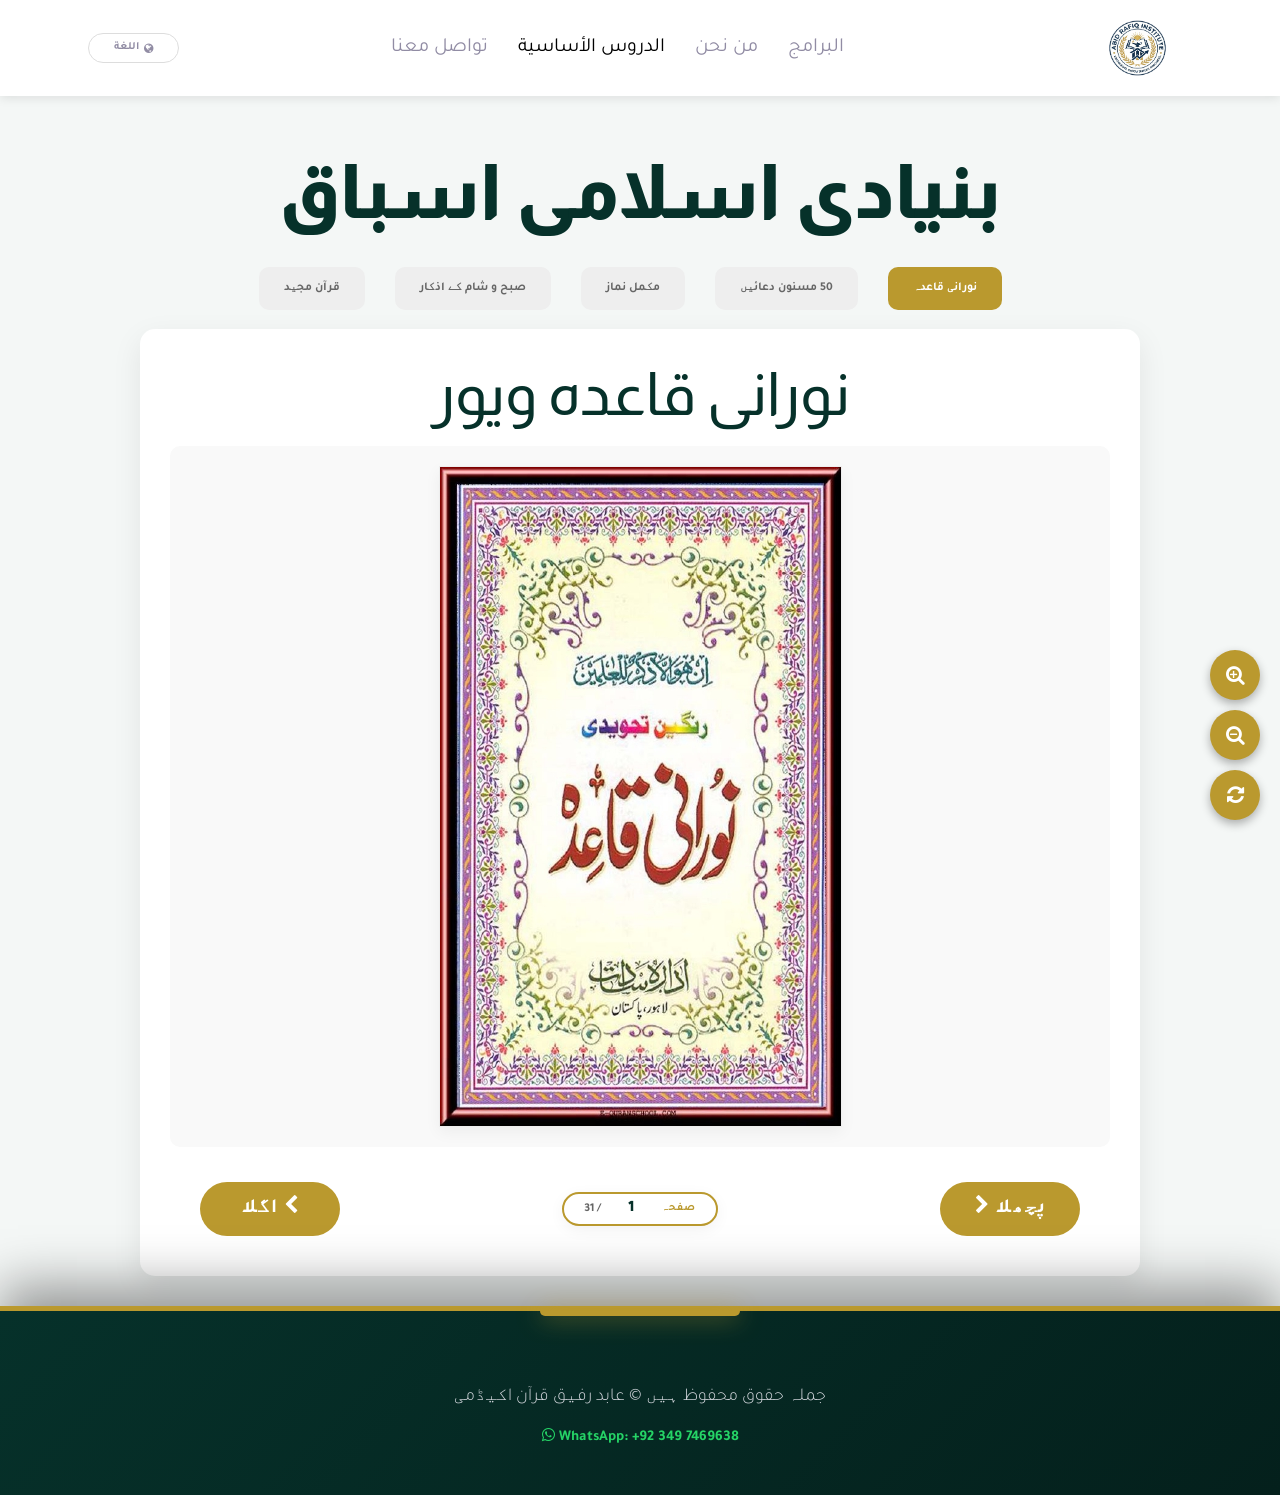
==== commit 807bde27: "Add files via upload" ====
--- a/basic-lessons.html
+++ b/basic-lessons.html
@@ -26,6 +26,8 @@
     <!-- OurStyles -->
     <link rel="stylesheet" href="css/normalize.css" />
     <link rel="stylesheet" href="css/style.css" />
+    <!-- AOS -->
+    <link href="https://unpkg.com/aos@2.3.1/dist/aos.css" rel="stylesheet" />
     <!-- Font Awesome -->
     <link rel="stylesheet" href="fonts/font-awesome-4.7.0/css/font-awesome.min.css">
     <style>
@@ -42,13 +44,23 @@
             box-shadow: 0 2px 10px rgba(0,0,0,0.1);
         }
         .gallery-container, .viewer-container {
-            max-width: 900px;
+            max-width: 1000px;
             margin: 20px auto;
             text-align: center;
             background: #fff;
             padding: 30px;
             border-radius: 15px;
             box-shadow: 0 10px 30px rgba(0,0,0,0.08);
+        }
+        @media (max-width: 768px) {
+            .gallery-container, .viewer-container {
+                padding: 15px;
+                margin: 10px;
+            }
+            .gallery-img-wrapper {
+                padding: 5px;
+                min-height: auto;
+            }
         }
         .gallery-img-wrapper, .dua-wrapper {
             position: relative;
@@ -311,23 +323,56 @@
     </style>
 </head>
 <body>
+    <!-- To top -->
+    <span class="up">⬆</span>
     <!-- Navbar -->
-    <nav class="navbar navbar-expand-lg py-3">
+    <nav class="navbar navbar-expand-lg bg-body-tertiary py-4">
       <div class="container">
-        <a class="navbar-brand d-flex align-items-center" href="index.html">
-          <img src="img/logo.png" alt="Logo" style="height: 40px; margin-right: 10px;">
-          <span class="d-none d-sm-inline" style="color: var(--color-secondary); font-weight: bold;">Abid Rafiq Academy</span>
+        <a data-aos="fade-left" class="navbar-brand" href="index.html">
+          <img src="img/logo.png" alt="Logo" style="height: 60px; margin-inline-end: 15px; display: inline-block !important; visibility: visible !important;">
         </a>
 
-        <div class="d-flex align-items-center gap-3">
-            <div class="navbar-lang-switcher">
-                <button class="lang-btn" onclick="setPageLanguage('ar')">AR</button>
-                <button class="lang-btn" onclick="setPageLanguage('ur')">UR</button>
-                <button class="lang-btn" onclick="setPageLanguage('en')">EN</button>
+        <button
+          data-aos="fade-right"
+          class="navbar-toggler"
+          type="button"
+          data-bs-toggle="collapse"
+          data-bs-target="#navbarNav"
+          aria-controls="navbarNav"
+          aria-expanded="false"
+          aria-label="Toggle navigation"
+        >
+          <span class="navbar-toggler-icon"></span>
+        </button>
+
+        <div class="collapse navbar-collapse" id="navbarNav">
+          <ul data-aos="fade-right" class="navbar-nav mx-auto">
+            <li class="nav-item">
+              <a class="nav-link" href="index.html#prog">البرامج</a>
+            </li>
+            <li class="nav-item">
+              <a class="nav-link" href="index.html#whous">من نحن</a>
+            </li>
+            <li class="nav-item">
+              <a class="nav-link active" href="basic-lessons.html" id="nav-lessons">الدروس الأساسية</a>
+            </li>
+            <li class="nav-item">
+              <a class="nav-link" href="index.html#contactus">تواصل معنا</a>
+            </li>
+          </ul>
+
+          <div class="d-flex align-items-center">
+            <div class="lang-dropdown ms-lg-3" data-aos="fade-left">
+              <button class="lang-btn">
+                 <i class="fa fa-globe"></i> اللغة
+              </button>
+              <div class="lang-content">
+                <a href="?lang=en">English</a>
+                <a href="?lang=ur">اردو</a>
+                <a href="?lang=ar">العربية</a>
+              </div>
             </div>
-            <a href="index.html" class="back-home" id="btn-back">
-                <i class="fa fa-home"></i> <span id="back-text">BACK TO HOME</span>
-            </a>
+          </div>
         </div>
       </div>
     </nav>
@@ -467,14 +512,20 @@
 
     <footer class="footer mt-5">
       <div class="container">
-        <p class="copy-right">
+        <div class="footer__content text-center">
+          <p class="copy-right mb-2">
             All rights reserved &copy; <span class="logo">Abid Rafiq Academy for the Quran</span>
-        </p>
+          </p>
+          <div class="whatsapp-footer">
+            <a href="https://wa.me/923497469638" target="_blank" style="color: #25D366; font-size: 1.5rem; text-decoration: none; font-weight: bold; direction: ltr; display: inline-block;">
+              <i class="fa fa-whatsapp"></i> WhatsApp: +92 349 7469638
+            </a>
+          </div>
+        </div>
       </div>
     </footer>
 
-    <script src="js/zoom.js"></script>
-    <script src="js/main.js"></script>
+    <script src="https://unpkg.com/aos@2.3.1/dist/aos.js"></script>
     <script src="js/zoom.js"></script>
     <script src="js/main.js"></script>
     <script>
@@ -544,7 +595,7 @@
             document.documentElement.setAttribute('dir', data.dir);
 
             document.getElementById('main-title').innerText = data.title;
-            document.getElementById('back-text').innerText = data.back;
+            // document.getElementById('back-text').innerText = data.back; // Removed as it was missing in HTML
             document.getElementById('qaida-tab').innerText = data.qaidaTab;
             document.getElementById('dua-tab').innerText = data.duaTab;
             document.getElementById('nimaz-tab').innerText = data.nimazTab;
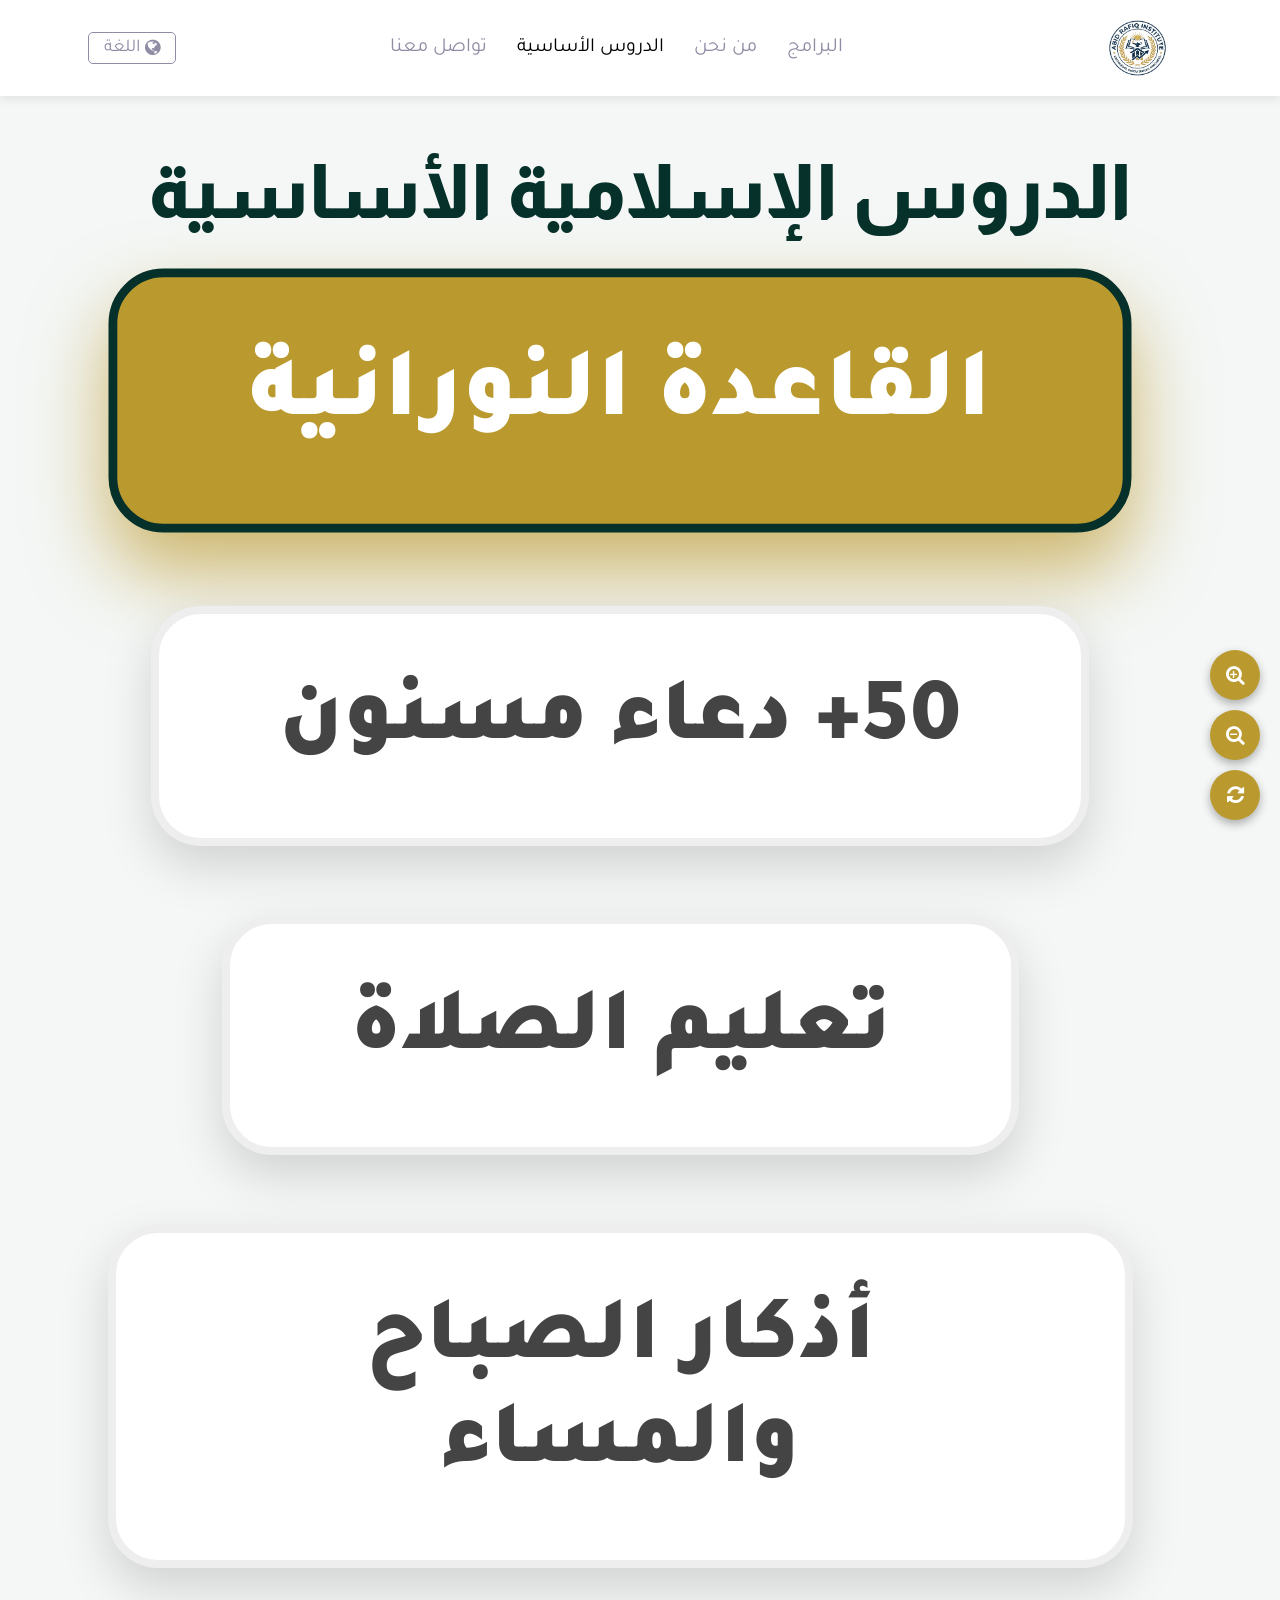
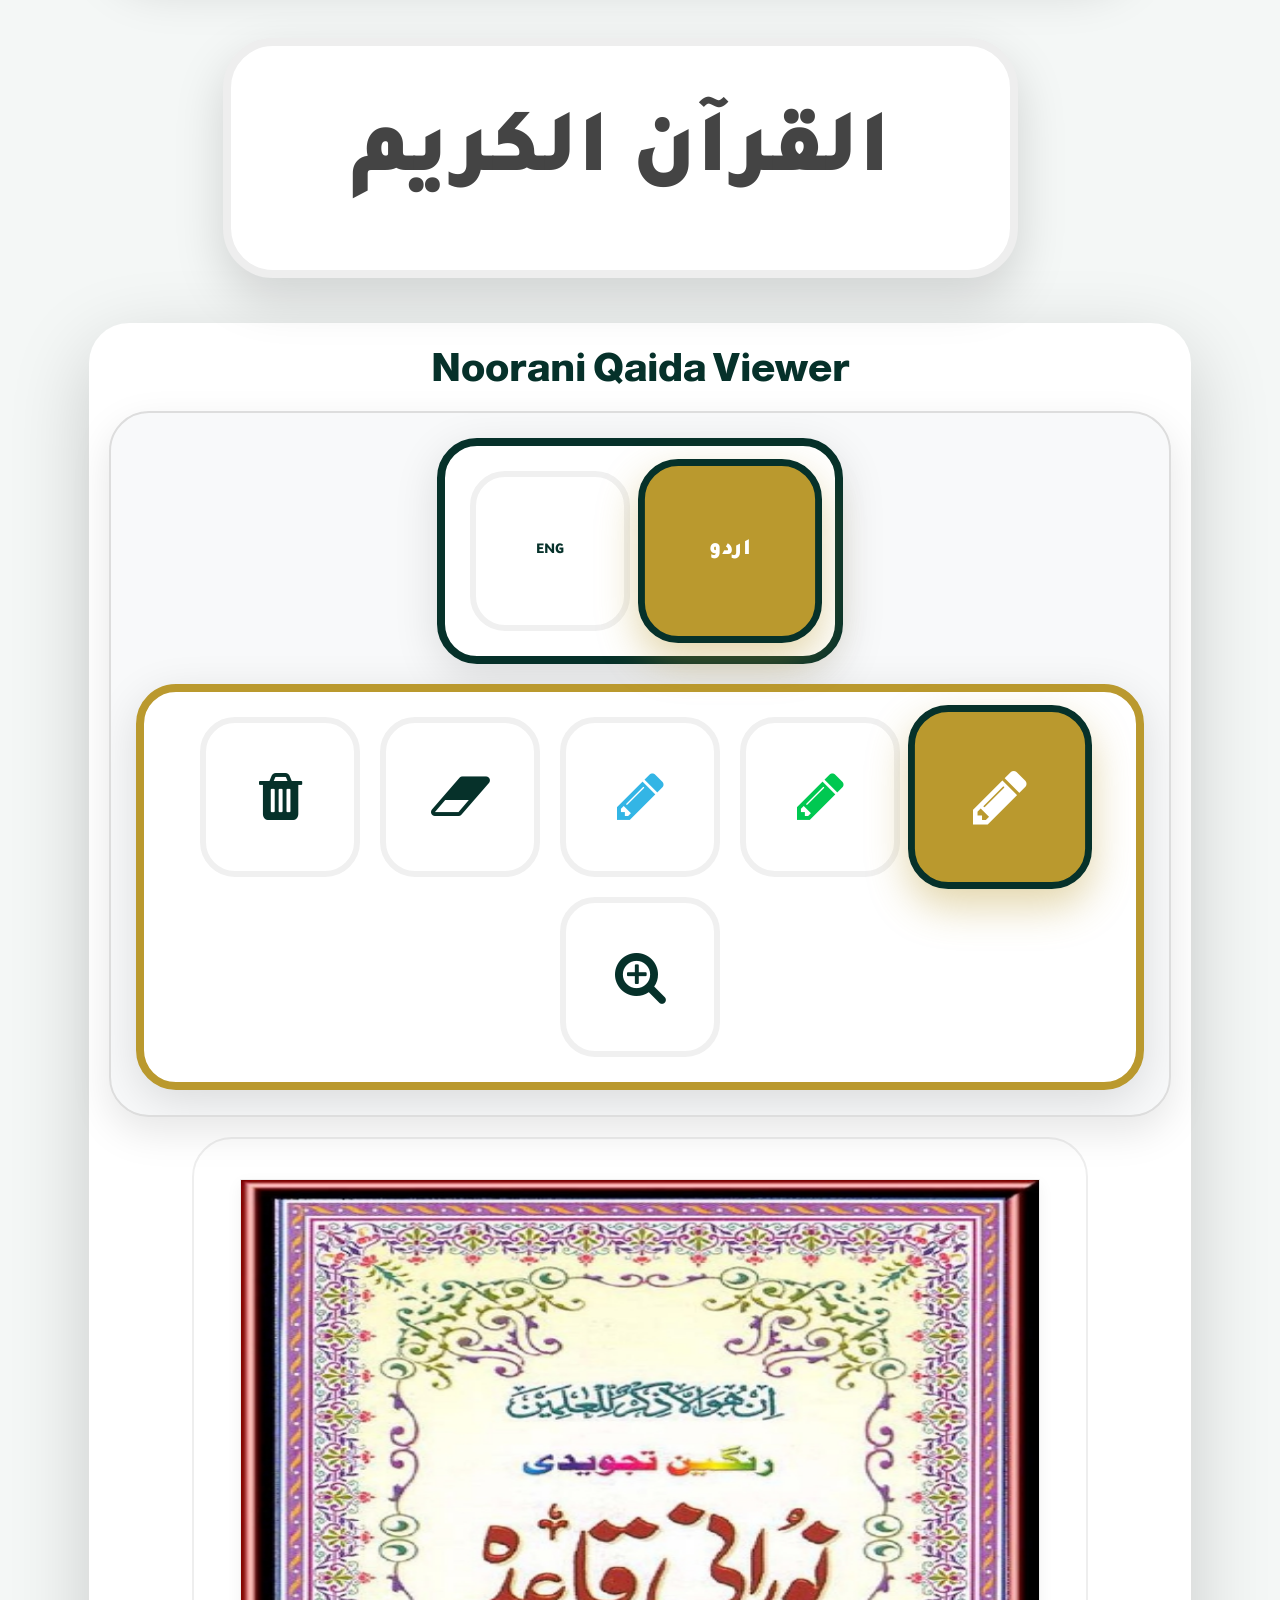
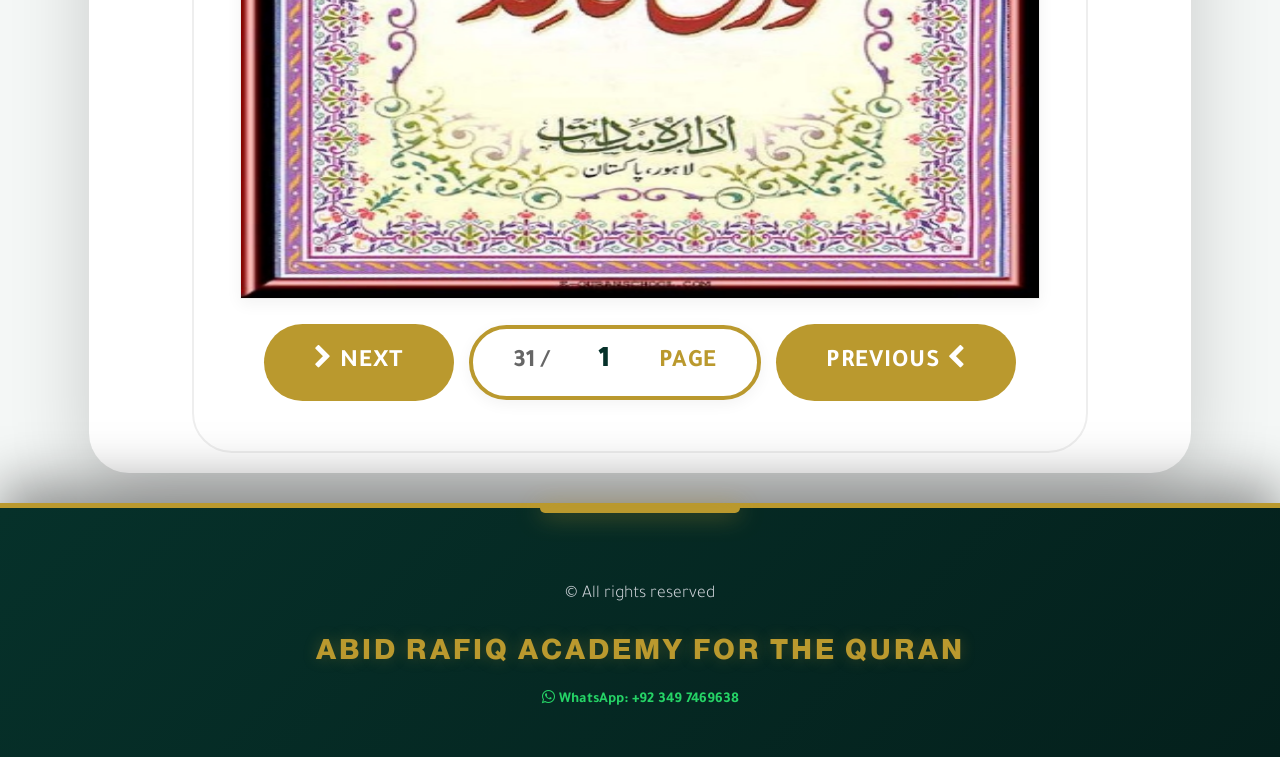
==== commit ff15e2d0: "Add files via upload" ====
--- a/basic-lessons.html
+++ b/basic-lessons.html
@@ -43,43 +43,226 @@
             background-color: white !important;
             box-shadow: 0 2px 10px rgba(0,0,0,0.1);
         }
-        .gallery-container, .viewer-container {
-            max-width: 1000px;
-            margin: 20px auto;
+        .gallery-container {
+            max-width: 98%;
+            margin: 5px auto;
             text-align: center;
             background: #fff;
-            padding: 30px;
-            border-radius: 15px;
-            box-shadow: 0 10px 30px rgba(0,0,0,0.08);
-        }
-        @media (max-width: 768px) {
-            .gallery-container, .viewer-container {
-                padding: 15px;
-                margin: 10px;
-            }
-            .gallery-img-wrapper {
-                padding: 5px;
-                min-height: auto;
-            }
-        }
-        .gallery-img-wrapper, .dua-wrapper {
-            position: relative;
-            background: #f9f9f9;
             padding: 20px;
+            border-radius: 40px;
+            box-shadow: 0 25px 80px rgba(0,0,0,0.18);
+        }
+
+        /* Side-by-side layout optimized for MASSIVE content */
+        .viewer-main-layout {
+            display: flex;
+            flex-direction: row;
+            gap: 20px;
+            align-items: flex-start;
+            justify-content: center;
+            margin-top: 20px;
+            width: 100%;
+        }
+
+        .side-controls {
+            display: flex;
+            flex-direction: column;
+            gap: 20px;
+            position: sticky;
+            top: 10px;
+            z-index: 1000;
+            min-width: 200px;
+            background: #f8f9fa;
+            padding: 25px;
+            border-radius: 40px;
+            box-shadow: 0 15px 40px rgba(0,0,0,0.1);
+            border: 2px solid #ddd;
+            max-height: 98vh;
+            overflow-y: auto;
+            scrollbar-width: thin;
+        }
+        .side-controls::-webkit-scrollbar {
+            width: 8px;
+        }
+        .side-controls::-webkit-scrollbar-thumb {
+            background: var(--color-primary);
             border-radius: 10px;
-            margin-bottom: 25px;
-            min-height: 300px;
+        }
+
+        .viewer-content-area {
+            flex: 1;
             display: flex;
             flex-direction: column;
             align-items: center;
+            min-width: 0;
+            background: #ffffff;
+            border-radius: 40px;
+            padding: 40px;
+            border: 2px solid #eee;
+            overflow-x: hidden; /* Prevent horizontal scroll from massive text */
+        }
+
+        @media (max-width: 1600px) {
+            .nav-tabs .nav-link {
+                font-size: 6rem;
+                padding: 40px 80px;
+                min-width: 350px;
+            }
+            .text-arabic { font-size: 8rem; }
+            .text-translation { font-size: 5rem; }
+            .step-title { font-size: 6rem; }
+            .tool-btn { width: 120px; height: 120px; font-size: 4rem; }
+        }
+
+        @media (max-width: 1400px) {
+            .viewer-main-layout {
+                flex-direction: column;
+                align-items: center;
+            }
+            .side-controls {
+                position: static;
+                flex-direction: row;
+                flex-wrap: wrap;
+                justify-content: center;
+                width: 100%;
+            }
+            .tools-panel {
+                flex-direction: row !important;
+                flex-wrap: wrap;
+                justify-content: center;
+            }
+            .nav-tabs .nav-link {
+                font-size: 4rem;
+                padding: 30px 60px;
+                min-width: 300px;
+            }
+            .text-arabic { font-size: 6rem; }
+            .text-translation { font-size: 4rem; }
+            .step-title { font-size: 4rem; }
+        }
+
+        @media (max-width: 1100px) {
+            .text-arabic { font-size: 5rem; }
+            .text-translation { font-size: 3.5rem; }
+            .step-title { font-size: 3rem; }
+            .tool-btn { width: 90px; height: 90px; font-size: 3rem; }
+        }
+
+        /* Tools Panel Scaling - HUGE */
+        .tools-panel {
+            background: white;
+            padding: 25px;
+            border-radius: 40px;
+            display: flex;
+            flex-direction: column;
+            gap: 20px;
+            box-shadow: 0 12px 45px rgba(0,0,0,0.12);
+            border: 8px solid var(--color-primary);
+        }
+        .tool-btn {
+            width: 160px;
+            height: 160px;
+            border-radius: 35px;
+            border: 6px solid #f0f0f0;
+            display: flex;
+            align-items: center;
             justify-content: center;
-        }
+            cursor: pointer;
+            transition: all 0.4s cubic-bezier(0.175, 0.885, 0.32, 1.275);
+            font-size: 5.5rem;
+            background: #fff;
+            color: var(--color-secondary);
+            font-weight: 900;
+        }
+        .tool-btn:hover {
+            transform: scale(1.1) rotate(3deg);
+            border-color: var(--color-primary);
+        }
+        .tool-btn.active {
+            border-color: var(--color-secondary);
+            background: var(--color-primary);
+            color: white !important;
+            transform: scale(1.15);
+            box-shadow: 0 15px 35px rgba(186, 153, 46, 0.4);
+        }
+        .tool-btn.active i {
+            color: white !important;
+        }
+        .color-red { color: #ff4444; }
+        .color-green { color: #00c851; }
+        .color-blue { color: #33b5e5; }
+
+        .canvas-container {
+            position: relative;
+            display: inline-block;
+            margin: 0 auto;
+            touch-action: none;
+        }
+        #drawing-canvas {
+            position: absolute;
+            top: 0;
+            left: 0;
+            cursor: crosshair;
+        }
+
+        /* Magnifier Glass */
+        .magnifier {
+            position: absolute;
+            border: 3px solid #000;
+            border-radius: 50%;
+            cursor: none;
+            width: 200px;
+            height: 200px;
+            display: none;
+            z-index: 1000;
+            box-shadow: 0 0 20px rgba(0,0,0,0.3);
+            pointer-events: none;
+            background-repeat: no-repeat;
+        }
+
+        .gallery-img-wrapper {
+            overflow: visible !important;
+        }
+
+        /* Responsive adjustments for tools */
+        @media (max-width: 768px) {
+            .tools-panel {
+                gap: 10px;
+                padding: 15px;
+                flex-direction: row !important;
+                flex-wrap: wrap;
+                justify-content: center;
+            }
+            .tool-btn {
+                width: 60px;
+                height: 60px;
+                font-size: 2.5rem;
+                border-radius: 15px;
+                border-width: 3px;
+            }
+            .side-controls {
+                position: static !important;
+                width: 100% !important;
+                margin-bottom: 20px;
+                padding: 15px;
+            }
+        }
+
         .gallery-img {
             max-width: 100%;
             max-height: 80vh;
             height: auto;
             border: 1px solid #eee;
             box-shadow: 0 5px 15px rgba(0,0,0,0.05);
+            transition: min-width 0.3s ease;
+        }
+        .massive-img {
+            min-width: 800px;
+        }
+        @media (max-width: 850px) {
+            .massive-img {
+                min-width: 100%;
+            }
         }
         .btn-custom {
             background-color: var(--color-primary);
@@ -110,17 +293,29 @@
         }
         .nav-tabs .nav-link {
             border: none;
-            color: #666;
-            font-weight: 700;
-            padding: 15px 25px;
-            border-radius: 10px;
-            background: #eee;
-            transition: 0.3s;
-            font-size: 1.2rem;
+            color: #444;
+            font-weight: 950;
+            padding: 60px 120px;
+            border-radius: 50px;
+            background: #ffffff;
+            transition: all 0.4s cubic-bezier(0.175, 0.885, 0.32, 1.275);
+            font-size: 9rem;
+            box-shadow: 0 20px 50px rgba(0,0,0,0.15);
+            text-transform: uppercase;
+            margin: 30px;
+            text-align: center;
+            min-width: 500px;
+            display: flex;
+            align-items: center;
+            justify-content: center;
+            border: 8px solid #eee;
         }
         .nav-tabs .nav-link.active {
             background-color: var(--color-primary) !important;
             color: white !important;
+            transform: scale(1.1) translateY(-15px);
+            box-shadow: 0 35px 70px rgba(186, 153, 46, 0.7);
+            border-color: var(--color-secondary);
         }
         .content-section {
             padding: 20px 0;
@@ -134,20 +329,35 @@
             box-shadow: 0 4px 10px rgba(0,0,0,0.05);
             margin-bottom: 20px;
         }
-        .lang-btn {
-            border: 1px solid #ddd;
+        .lang-control .lang-btn {
+            border: 5px solid var(--color-primary);
             background: white;
-            padding: 8px 25px;
-            border-radius: 20px;
+            padding: 25px 90px;
+            border-radius: 60px;
             cursor: pointer;
-            transition: 0.3s;
-            font-weight: bold;
-            font-size: 1.1rem;
-        }
-        .lang-btn.active {
+            transition: all 0.3s ease;
+            font-weight: 900;
+            font-size: 4.8rem;
+            box-shadow: 0 12px 30px rgba(0,0,0,0.15);
+            margin: 15px;
+            color: var(--color-secondary);
+            min-width: 250px;
+        }
+        .lang-control .lang-btn.active {
             background: var(--color-primary);
             color: white;
             border-color: var(--color-primary);
+            transform: scale(1.15);
+            box-shadow: 0 20px 40px rgba(186, 153, 46, 0.5);
+        }
+        .lang-control .lang-btn:hover:not(.active) {
+            background-color: #f8f9fa;
+            border-color: var(--color-secondary);
+            transform: translateY(-3px);
+        }
+        .lang-btn {
+            /* Navbar style reset/override if needed, but let's keep it distinct */
+            font-family: 'Tajawal', sans-serif;
         }
         .dua-content, .nimaz-content {
             direction: rtl;
@@ -163,26 +373,39 @@
         }
         .text-arabic {
             font-family: 'Amiri', serif;
-            font-size: 4rem;
+            font-size: 11rem;
             color: var(--color-secondary);
-            margin-bottom: 20px;
-            line-height: 1.8;
+            margin-bottom: 40px;
+            line-height: 1.4;
             text-align: center;
+            font-weight: bold;
+            text-shadow: 3px 3px 6px rgba(0,0,0,0.1);
+            word-wrap: break-word;
+            overflow-wrap: break-word;
+            width: 100%;
         }
         .text-translation {
-            font-size: 2.8rem;
-            color: #444;
-            font-weight: 500;
+            font-size: 6.5rem;
+            color: #111;
+            font-weight: 900;
             text-align: center;
             width: 100%;
-            margin-bottom: 15px;
+            margin-bottom: 40px;
+            line-height: 1.2;
+            word-wrap: break-word;
+            overflow-wrap: break-word;
         }
         .step-title {
             color: var(--color-primary);
-            font-weight: 700;
-            margin-bottom: 20px;
-            font-size: 3.2rem;
+            font-weight: 950;
+            margin-bottom: 40px;
+            font-size: 8rem;
             text-align: center;
+            text-transform: uppercase;
+            letter-spacing: 3px;
+            background: #f0f0f0;
+            padding: 20px;
+            border-radius: 30px;
         }
         /* Enhanced Page Jump Styling */
         .page-jump-box {
@@ -250,58 +473,186 @@
             display: flex;
             gap: 5px;
         }
+        @media (max-width: 991px) {
+            .nav-tabs .nav-link {
+                font-size: 2.5rem !important;
+                padding: 20px 30px !important;
+                min-width: calc(50% - 20px) !important;
+                margin: 10px !important;
+                border-radius: 20px !important;
+            }
+            .text-arabic {
+                font-size: 4rem !important;
+            }
+            .text-translation {
+                font-size: 2.5rem !important;
+            }
+        }
+
         @media (max-width: 768px) {
-            .nav-tabs .nav-link {
-                padding: 10px 12px;
-                font-size: 1.1rem;
-            }
-            .lang-btn {
-                padding: 6px 15px;
-                font-size: 1.1rem;
-            }
-            .text-arabic {
-                font-size: 2.8rem;
-            }
-            .text-translation {
-                font-size: 1.8rem;
-            }
-            .btn-custom {
-                padding: 10px 20px;
-                min-width: 100px;
-                font-size: 1.1rem;
-            }
-            .step-title {
-                font-size: 2rem;
-            }
-            .lang-control {
+            body {
+                padding-left: 0;
+                padding-right: 0;
+                overflow-x: hidden;
+                width: 100%;
+            }
+            .container {
+                width: 100% !important;
+                max-width: 100% !important;
+                padding-left: 20px !important;
+                padding-right: 20px !important;
+                margin: 0 auto !important;
+            }
+            .gallery-container {
+                padding: 15px;
+                border-radius: 25px;
+                box-shadow: 0 10px 30px rgba(0,0,0,0.1);
+                width: 100% !important;
+                margin: 10px 0;
+            }
+            .viewer-content-area {
+                padding: 20px;
+                border-radius: 25px;
+                width: 100%;
+                border-width: 1px;
+            }
+            .nav-tabs {
                 display: flex;
                 flex-wrap: wrap;
+                gap: 8px;
                 justify-content: center;
-            }
-        }
+                border: none;
+            }
+            .nav-tabs .nav-link {
+                padding: 15px 10px !important;
+                font-size: 1.8rem !important;
+                border-radius: 15px !important;
+                margin: 5px !important;
+                min-width: calc(50% - 10px) !important;
+                max-width: 100%;
+                box-shadow: 0 5px 15px rgba(0,0,0,0.1) !important;
+                border: 3px solid #eee !important;
+                transform: none !important;
+                height: auto !important;
+                line-height: 1.2;
+                display: flex;
+                align-items: center;
+                justify-content: center;
+                text-align: center;
+            }
+            .nav-tabs .nav-link.active {
+                transform: scale(1.02) !important;
+                border-color: var(--color-primary) !important;
+                background-color: var(--color-primary) !important;
+                color: white !important;
+                box-shadow: 0 8px 20px rgba(186, 153, 46, 0.4) !important;
+            }
+            .lang-control .lang-btn {
+                padding: 12px 25px;
+                font-size: 1.8rem !important;
+                margin: 5px;
+                border-width: 3px;
+                min-width: 110px !important;
+                border-radius: 30px !important;
+            }
+            .text-arabic {
+                font-size: 3.5rem !important;
+                line-height: 1.6;
+                margin-bottom: 25px;
+                word-wrap: break-word;
+            }
+            .text-translation {
+                font-size: 2.2rem !important;
+                line-height: 1.4;
+                margin-bottom: 25px;
+                word-wrap: break-word;
+            }
+            .step-title {
+                font-size: 2.4rem !important;
+                padding: 15px;
+                margin-bottom: 25px;
+                border-radius: 20px;
+            }
+            .btn-custom {
+                padding: 15px 25px !important;
+                font-size: 1.8rem !important;
+                border-radius: 35px !important;
+                min-width: 130px !important;
+            }
+            .page-jump-box {
+                padding: 10px 20px;
+                margin: 15px 0;
+                width: 100%;
+                justify-content: center;
+            }
+            .page-jump-box span, .page-jump-box input {
+                font-size: 2rem !important;
+            }
+            .page-input-field {
+                width: 70px !important;
+            }
+            .canvas-container {
+                max-width: 100%;
+                overflow: hidden;
+            }
+            .gallery-img {
+                max-height: 70vh;
+                width: 100%;
+                object-fit: contain;
+            }
+            .massive-img {
+                min-width: 100% !important;
+            }
+            #dua-counter, .counter-badge {
+                font-size: 2rem !important;
+                padding: 10px 25px !important;
+                margin-bottom: 20px;
+            }
+            .juz-selection-panel {
+                display: grid !important;
+                grid-template-columns: repeat(auto-fill, minmax(70px, 1fr)) !important;
+                gap: 10px !important;
+                padding: 15px !important;
+                max-height: 300px !important;
+                overflow-y: auto !important;
+                background: #f8f9fa !important;
+                border: 4px solid var(--color-primary) !important;
+            }
+            .juz-selection-panel .tool-btn {
+                width: 100% !important;
+                height: 55px !important;
+                font-size: 1.4rem !important;
+                border-radius: 15px !important;
+                border-width: 2px !important;
+            }
+            #tajweed-iframe {
+                height: 70vh !important;
+            }
+        }
+
         @media (max-width: 576px) {
-            .navbar .container {
-                flex-direction: column;
-                gap: 15px;
-            }
-            .navbar-lang-switcher {
-                justify-content: center;
+            .nav-tabs .nav-link {
+                min-width: 100% !important;
+                font-size: 1.6rem !important;
+                padding: 12px 10px !important;
+            }
+            .container {
+                padding-left: 15px !important;
+                padding-right: 15px !important;
+            }
+            .navbar-brand img {
+                height: 45px !important;
             }
             .text-arabic {
-                font-size: 2.2rem;
+                font-size: 2.8rem !important;
             }
             .text-translation {
-                font-size: 1.5rem;
-            }
-            .step-title {
-                font-size: 1.8rem;
-            }
-            .nav-tabs .nav-link {
-                font-size: 0.9rem;
-                padding: 8px 10px;
-            }
-            .dua-card, .nimaz-card {
-                padding: 15px;
+                font-size: 1.8rem !important;
+            }
+            .tool-btn {
+                width: 50px;
+                height: 50px;
+                font-size: 2rem;
             }
         }
         /* Hide number input arrows */
@@ -385,7 +736,7 @@
                 <button class="nav-link active" id="qaida-tab" data-bs-toggle="tab" data-bs-target="#qaida" type="button" role="tab">NOORANI QAEEDHA</button>
             </li>
             <li class="nav-item" role="presentation">
-                <button class="nav-link" id="dua-tab" data-bs-toggle="tab" data-bs-target="#dua" type="button" role="tab">DUA MASNOON 50</button>
+                <button class="nav-link" id="dua-tab" data-bs-toggle="tab" data-bs-target="#dua" type="button" role="tab">50+ MASNOON DUA</button>
             </li>
             <li class="nav-item" role="presentation">
                 <button class="nav-link" id="nimaz-tab" data-bs-toggle="tab" data-bs-target="#nimaz" type="button" role="tab">NIMAZ COMPLETE</button>
@@ -396,114 +747,269 @@
             <li class="nav-item" role="presentation">
                 <button class="nav-link" id="quran-tab" data-bs-toggle="tab" data-bs-target="#quran" type="button" role="tab">HOLY QURAN</button>
             </li>
+            <!-- <li class="nav-item" role="presentation">
+                <button class="nav-link" id="tajweed-tab" data-bs-toggle="tab" data-bs-target="#tajweed" type="button" role="tab">TAJWEEDH QURAN</button>
+            </li> -->
         </ul>
 
         <div class="tab-content" id="lessonTabsContent">
             <!-- Noorani Qaida Tab -->
             <div class="tab-pane fade show active" id="qaida" role="tabpanel">
                 <div class="gallery-container">
-                    <h2 class="mb-4" id="qaida-title" style="color: var(--color-secondary);">Noorani Qaida Viewer</h2>
-                    <div class="gallery-img-wrapper">
-                        <img id="qaida-img" src="NOORAI QEEDHA/noorani_qaida_page-0001.jpg" alt="Noorani Qaida Page" class="gallery-img">
-                    </div>
-                    <div class="d-flex justify-content-between align-items-center px-md-5 flex-wrap gap-3">
-                        <button class="btn btn-custom" onclick="prevPage()" id="btn-prev-qaida">
-                            <i class="fa fa-chevron-left"></i> Previous
-                        </button>
-
-                        <div class="page-jump-box">
-                            <span id="page-text-label">Page</span>
-                            <input type="number" id="page-input" value="1" min="1" max="31"
-                                   title="Type page number and press Enter"
-                                   class="page-input-field">
-                            <span class="page-total">/ 31</span>
+                    <h2 class="mb-4" id="qaida-title" style="color: var(--color-secondary); font-size: 4rem; font-weight: 800;">Noorani Qaida Viewer</h2>
+
+                    <div class="viewer-main-layout">
+                        <!-- Side Panel for Tools & Languages -->
+                        <div class="side-controls">
+                            <!-- Languages -->
+                            <div class="tools-panel" style="border-color: var(--color-secondary);">
+                                <button class="tool-btn active" id="qaida-lang-ur" onclick="setQaidaLang('ur', this)" title="Urdu" style="font-size: 2rem; font-weight: 900;">اردو</button>
+                                <button class="tool-btn" id="qaida-lang-en" onclick="setQaidaLang('en', this)" title="English" style="font-size: 1.5rem; font-weight: 900;">ENG</button>
+                            </div>
+
+                            <!-- Drawing Tools -->
+                            <div class="tools-panel">
+                                <div class="tool-btn active" onclick="setTool('pen', 'red', this)" title="Red Pen">
+                                    <i class="fa fa-pencil color-red"></i>
+                                </div>
+                                <div class="tool-btn" onclick="setTool('pen', 'green', this)" title="Green Pen">
+                                    <i class="fa fa-pencil color-green"></i>
+                                </div>
+                                <div class="tool-btn" onclick="setTool('pen', 'blue', this)" title="Blue Pen">
+                                    <i class="fa fa-pencil color-blue"></i>
+                                </div>
+                                <div class="tool-btn" onclick="setTool('eraser', null, this)" title="Eraser">
+                                    <i class="fa fa-eraser"></i>
+                                </div>
+                                <div class="tool-btn" onclick="clearCanvas()" title="Clear All">
+                                    <i class="fa fa-trash"></i>
+                                </div>
+                                <div class="tool-btn" id="magnifier-toggle" onclick="toggleMagnifier(this)" title="Optical Glass (Magnify)">
+                                    <i class="fa fa-search-plus"></i>
+                                </div>
+                            </div>
                         </div>
 
-                        <button class="btn btn-custom" onclick="nextPage()" id="btn-next-qaida">
-                            Next <i class="fa fa-chevron-right"></i>
-                        </button>
-                    </div>
-                </div>
-            </div>
-
-
-            <!-- Dua Masnoon Tab -->
-            <div class="tab-pane fade" id="dua" role="tabpanel">
-                <div class="content-section text-center">
-                    <div class="lang-control">
-                        <button class="lang-btn" data-lang="ar" onclick="setDuaLang('ar', this)">العربية</button>
-                        <button class="lang-btn active" data-lang="ur" onclick="setDuaLang('ur', this)">اردو</button>
-                        <button class="lang-btn" data-lang="en" onclick="setDuaLang('en', this)">English</button>
-                    </div>
-
-                    <div class="viewer-container">
-                        <div class="counter-badge" id="dua-counter">Dua 1 / 50</div>
-                        <div class="dua-wrapper" id="dua-display">
-                            <!-- Dua content injected here -->
-                        </div>
-                        <div class="d-flex justify-content-between align-items-center px-md-5">
-                            <button class="btn btn-custom" onclick="prevDua()" id="btn-prev-dua">
-                                <i class="fa fa-chevron-right"></i> Previous
-                            </button>
-                            <button class="btn btn-custom" onclick="nextDua()" id="btn-next-dua">
-                                Next <i class="fa fa-chevron-left"></i>
-                            </button>
+                        <!-- Main Viewer -->
+                        <div class="viewer-content-area">
+                            <div class="gallery-img-wrapper">
+                                <div class="canvas-container" id="qaida-container">
+                                    <img id="qaida-img" src="NOORAI QEEDHA/noorani_qaida_page-0001.jpg" alt="Noorani Qaida Page" class="gallery-img massive-img">
+                                    <canvas id="drawing-canvas"></canvas>
+                                    <div id="magnifier-lens" class="magnifier"></div>
+                                </div>
+                            </div>
+
+                            <div class="d-flex justify-content-between align-items-center w-100 mt-4 px-md-5 flex-wrap gap-4">
+                                <button class="btn btn-custom" onclick="prevPage()" id="btn-prev-qaida" style="font-size: 2.5rem; padding: 20px 50px; border-radius: 50px;">
+                                    <i class="fa fa-chevron-left"></i> Previous
+                                </button>
+
+                                <div class="page-jump-box" style="padding: 15px 40px; border-width: 4px;">
+                                    <span id="page-text-label" style="font-size: 2.5rem;">Page</span>
+                                    <input type="number" id="page-input" value="1" min="1" max="31"
+                                           title="Type page number and press Enter"
+                                           class="page-input-field" style="font-size: 3rem; width: 100px;">
+                                    <span class="page-total" style="font-size: 2.5rem;">/ 31</span>
+                                </div>
+
+                                <button class="btn btn-custom" onclick="nextPage()" id="btn-next-qaida" style="font-size: 2.5rem; padding: 20px 50px; border-radius: 50px;">
+                                    Next <i class="fa fa-chevron-right"></i>
+                                </button>
+                            </div>
                         </div>
                     </div>
                 </div>
             </div>
 
-            <!-- Nimaz Tab -->
-            <div class="tab-pane fade" id="nimaz" role="tabpanel">
-                <div class="content-section text-center">
-                    <div class="lang-control">
-                        <button class="lang-btn" data-lang="ar" onclick="setNimazLang('ar', this)">العربية</button>
-                        <button class="lang-btn active" data-lang="ur" onclick="setNimazLang('ur', this)">اردو</button>
-                        <button class="lang-btn" data-lang="en" onclick="setNimazLang('en', this)">English</button>
-                    </div>
-                    <div id="nimaz-container" class="nimaz-content container">
-                        <!-- Nimaz steps loaded by JS -->
+
+            <!-- Dua Masnoon Tab -->
+            <div class="tab-pane fade" id="dua" role="tabpanel">
+                <div class="gallery-container">
+                    <h2 class="mb-4" id="dua-title" style="color: var(--color-secondary); font-size: 4rem; font-weight: 800;">50+ Masnoon Dua</h2>
+                    <div class="viewer-main-layout">
+                        <div class="side-controls">
+                            <div class="tools-panel" style="border-color: var(--color-secondary);">
+                                <button class="tool-btn" data-lang="ar" onclick="setDuaLang('ar', this)" style="font-size: 1.5rem;">عربی</button>
+                                <button class="tool-btn active" data-lang="ur" onclick="setDuaLang('ur', this)" style="font-size: 1.8rem;">اردو</button>
+                                <button class="tool-btn" data-lang="en" onclick="setDuaLang('en', this)" style="font-size: 1.5rem;">ENG</button>
+                            </div>
+                        </div>
+
+                        <div class="viewer-content-area">
+                            <div class="counter-badge" id="dua-counter" style="font-size: 2.5rem; padding: 10px 30px; border-radius: 40px;">Dua 1 / 50</div>
+                            <div class="dua-wrapper" id="dua-display" style="min-height: 400px; display: flex; flex-direction: column; justify-content: center;">
+                                <!-- Dua content injected here -->
+                            </div>
+                            <div class="d-flex justify-content-between align-items-center w-100 px-md-5 mt-5">
+                                <button class="btn btn-custom" onclick="prevDua()" id="btn-prev-dua" style="font-size: 2.5rem; padding: 20px 50px; border-radius: 50px;">
+                                    <i class="fa fa-chevron-right"></i> Previous
+                                </button>
+                                <button class="btn btn-custom" onclick="nextDua()" id="btn-next-dua" style="font-size: 2.5rem; padding: 20px 50px; border-radius: 50px;">
+                                    Next <i class="fa fa-chevron-left"></i>
+                                </button>
+                            </div>
+                        </div>
                     </div>
                 </div>
             </div>
 
-            <!-- Adhkar Tab -->
-            <div class="tab-pane fade" id="adhkar" role="tabpanel">
-                <div class="content-section text-center">
-                    <div class="lang-control" id="adhkar-mode-control">
-                        <button class="lang-btn active" onclick="setAdhkarMode('both', this)">Morning & Evening</button>
-                        <button class="lang-btn" onclick="setAdhkarMode('morning', this)">Morning Only</button>
-                        <button class="lang-btn" onclick="setAdhkarMode('evening', this)">Evening Only</button>
-                    </div>
-                    <div id="adhkar-container" class="dua-content container">
-                        <!-- Adhkar content injected here -->
+            <!-- Nimaz Tab -->
+            <div class="tab-pane fade" id="nimaz" role="tabpanel">
+                <div class="gallery-container">
+                    <h2 class="mb-4" id="nimaz-title" style="color: var(--color-secondary); font-size: 4rem; font-weight: 800;">Nimaz Complete</h2>
+                    <div class="viewer-main-layout">
+                        <div class="side-controls">
+                            <div class="tools-panel" style="border-color: var(--color-secondary);">
+                                <button class="tool-btn" data-lang="ar" onclick="setNimazLang('ar', this)" style="font-size: 1.5rem;">عربی</button>
+                                <button class="tool-btn active" data-lang="ur" onclick="setNimazLang('ur', this)" style="font-size: 1.8rem;">اردو</button>
+                                <button class="tool-btn" data-lang="en" onclick="setNimazLang('en', this)" style="font-size: 1.5rem;">ENG</button>
+                            </div>
+                        </div>
+                        <div class="viewer-content-area">
+                            <div id="nimaz-container" class="nimaz-content container w-100">
+                                <!-- Nimaz steps loaded by JS -->
+                            </div>
+                        </div>
                     </div>
                 </div>
             </div>
 
+            <!-- Adhkar Tab -->
+            <div class="tab-pane fade" id="adhkar" role="tabpanel">
+                <div class="gallery-container">
+                    <h2 class="mb-4" id="adhkar-title" style="color: var(--color-secondary); font-size: 4rem; font-weight: 800;">Morning & Evening Adhkar</h2>
+                    <div class="viewer-main-layout">
+                        <div class="side-controls">
+                            <div class="tools-panel" id="adhkar-mode-control">
+                                <button class="tool-btn active" onclick="setAdhkarMode('both', this)" style="font-size: 1.2rem; line-height: 1.2;">Morn & Eve</button>
+                                <button class="tool-btn" onclick="setAdhkarMode('morning', this)" style="font-size: 1.2rem;">Morning</button>
+                                <button class="tool-btn" onclick="setAdhkarMode('evening', this)" style="font-size: 1.2rem;">Evening</button>
+                            </div>
+                        </div>
+                        <div class="viewer-content-area">
+                            <div id="adhkar-container" class="dua-content container w-100">
+                                <!-- Adhkar content injected here -->
+                            </div>
+                        </div>
+                    </div>
+                </div>
+            </div>
+
             <!-- Holy Quran Tab -->
             <div class="tab-pane fade" id="quran" role="tabpanel">
                 <div class="gallery-container">
-                    <h2 class="mb-4" id="quran-title" style="color: var(--color-secondary);">Holy Quran Viewer</h2>
-                    <div class="gallery-img-wrapper">
-                        <img id="quran-img" src="https://abidinstitute-eng.github.io/ReadingQuran/standard1-quran-3.jpg" alt="Holy Quran Page" class="gallery-img">
+                    <h2 class="mb-4" id="quran-title" style="color: var(--color-secondary); font-size: 4rem; font-weight: 800;">Holy Quran Viewer</h2>
+                    <div class="viewer-main-layout">
+                        <div class="side-controls">
+                            <!-- Custom Quran Tools (Magnifier only for now, or pens) -->
+                            <div class="tools-panel">
+                                <div class="tool-btn" id="quran-magnifier-toggle" onclick="toggleQuranMagnifier(this)" title="Optical Glass">
+                                    <i class="fa fa-search-plus"></i>
+                                </div>
+                                <div class="tool-btn" onclick="window.print()" title="Print Page">
+                                    <i class="fa fa-print"></i>
+                                </div>
+                            </div>
+                        </div>
+
+                        <div class="viewer-content-area">
+                            <div class="gallery-img-wrapper">
+                                <div class="canvas-container" id="quran-container">
+                                    <img id="quran-img" src="https://abidinstitute-eng.github.io/ReadingQuran/standard1-quran-3.jpg" alt="Holy Quran Page" class="gallery-img massive-img">
+                                    <div id="quran-magnifier-lens" class="magnifier"></div>
+                                </div>
+                            </div>
+
+                            <div class="d-flex justify-content-between align-items-center w-100 mt-4 px-md-5 flex-wrap gap-4">
+                                <button class="btn btn-custom" onclick="prevQuranPage()" id="btn-prev-quran" style="font-size: 2.5rem; padding: 20px 50px; border-radius: 50px;">
+                                    <i class="fa fa-chevron-left"></i> Previous
+                                </button>
+
+                                <div class="page-jump-box" style="padding: 15px 40px; border-width: 4px;">
+                                    <span id="quran-page-label" style="font-size: 2.5rem;">Page</span>
+                                    <input type="number" id="quran-page-input" value="3" min="3" max="625"
+                                           class="page-input-field" style="font-size: 3rem; width: 120px;">
+                                    <span class="page-total" style="font-size: 2.5rem;">/ 625</span>
+                                </div>
+
+                                <button class="btn btn-custom" onclick="nextQuranPage()" id="btn-next-quran" style="font-size: 2.5rem; padding: 20px 50px; border-radius: 50px;">
+                                    Next <i class="fa fa-chevron-right"></i>
+                                </button>
+                            </div>
+                        </div>
                     </div>
-                    <div class="d-flex justify-content-between align-items-center px-md-5 flex-wrap gap-3">
-                        <button class="btn btn-custom" onclick="prevQuranPage()" id="btn-prev-quran">
-                            <i class="fa fa-chevron-left"></i> Previous
-                        </button>
-
-                        <div class="page-jump-box">
-                            <span id="quran-page-label">Page</span>
-                            <input type="number" id="quran-page-input" value="3" min="3" max="625"
-                                   title="Type page number and press Enter"
-                                   class="page-input-field">
-                            <span class="page-total">/ 625</span>
+                </div>
+            </div>
+
+            <!-- Tajweed Quran Tab -->
+            <div class="tab-pane fade" id="tajweed" role="tabpanel">
+                <div class="gallery-container">
+                    <h2 class="mb-4" id="tajweed-title" style="color: var(--color-secondary); font-size: 4rem; font-weight: 800;">Tajweedh Quran (PDF)</h2>
+                    <div class="viewer-main-layout">
+                        <div class="side-controls">
+                            <div class="tools-panel juz-selection-panel" style="border-color: var(--color-secondary); max-height: 80vh; overflow-y: auto;">
+                                <!-- Juz buttons -->
+                                <button class="tool-btn active" onclick="loadTajweedJuz(1, this)" style="font-size: 1.2rem;">Juz 1</button>
+                                <button class="tool-btn" onclick="loadTajweedJuz(2, this)" style="font-size: 1.2rem;">Juz 2</button>
+                                <button class="tool-btn" onclick="loadTajweedJuz(3, this)" style="font-size: 1.2rem;">Juz 3</button>
+                                <button class="tool-btn" onclick="loadTajweedJuz(4, this)" style="font-size: 1.2rem;">Juz 4</button>
+                                <button class="tool-btn" onclick="loadTajweedJuz(5, this)" style="font-size: 1.2rem;">Juz 5</button>
+                                <button class="tool-btn" onclick="loadTajweedJuz(6, this)" style="font-size: 1.2rem;">Juz 6</button>
+                                <button class="tool-btn" onclick="loadTajweedJuz(7, this)" style="font-size: 1.2rem;">Juz 7</button>
+                                <button class="tool-btn" onclick="loadTajweedJuz(8, this)" style="font-size: 1.2rem;">Juz 8</button>
+                                <button class="tool-btn" onclick="loadTajweedJuz(9, this)" style="font-size: 1.2rem;">Juz 9</button>
+                                <button class="tool-btn" onclick="loadTajweedJuz(10, this)" style="font-size: 1.2rem;">Juz 10</button>
+                                <button class="tool-btn" onclick="loadTajweedJuz(11, this)" style="font-size: 1.2rem;">Juz 11</button>
+                                <button class="tool-btn" onclick="loadTajweedJuz(12, this)" style="font-size: 1.2rem;">Juz 12</button>
+                                <button class="tool-btn" onclick="loadTajweedJuz(13, this)" style="font-size: 1.2rem;">Juz 13</button>
+                                <button class="tool-btn" onclick="loadTajweedJuz(14, this)" style="font-size: 1.2rem;">Juz 14</button>
+                                <button class="tool-btn" onclick="loadTajweedJuz(15, this)" style="font-size: 1.2rem;">Juz 15</button>
+                                <button class="tool-btn" onclick="loadTajweedJuz(16, this)" style="font-size: 1.2rem;">Juz 16</button>
+                                <button class="tool-btn" onclick="loadTajweedJuz(17, this)" style="font-size: 1.2rem;">Juz 17</button>
+                                <button class="tool-btn" onclick="loadTajweedJuz(18, this)" style="font-size: 1.2rem;">Juz 18</button>
+                                <button class="tool-btn" onclick="loadTajweedJuz(19, this)" style="font-size: 1.2rem;">Juz 19</button>
+                                <button class="tool-btn" onclick="loadTajweedJuz(20, this)" style="font-size: 1.2rem;">Juz 20</button>
+                                <button class="tool-btn" onclick="loadTajweedJuz(21, this)" style="font-size: 1.2rem;">Juz 21</button>
+                                <button class="tool-btn" onclick="loadTajweedJuz(22, this)" style="font-size: 1.2rem;">Juz 22</button>
+                                <button class="tool-btn" onclick="loadTajweedJuz(23, this)" style="font-size: 1.2rem;">Juz 23</button>
+                                <button class="tool-btn" onclick="loadTajweedJuz(24, this)" style="font-size: 1.2rem;">Juz 24</button>
+                                <button class="tool-btn" onclick="loadTajweedJuz(25, this)" style="font-size: 1.2rem;">Juz 25</button>
+                                <button class="tool-btn" onclick="loadTajweedJuz(26, this)" style="font-size: 1.2rem;">Juz 26</button>
+                                <button class="tool-btn" onclick="loadTajweedJuz(27, this)" style="font-size: 1.2rem;">Juz 27</button>
+                                <button class="tool-btn" onclick="loadTajweedJuz(28, this)" style="font-size: 1.2rem;">Juz 28</button>
+                                <button class="tool-btn" onclick="loadTajweedJuz(29, this)" style="font-size: 1.2rem;">Juz 29</button>
+                                <button class="tool-btn" onclick="loadTajweedJuz(30, this)" style="font-size: 1.2rem;">Juz 30</button>
+                            </div>
                         </div>
 
-                        <button class="btn btn-custom" onclick="nextQuranPage()" id="btn-next-quran">
-                            Next <i class="fa fa-chevron-right"></i>
-                        </button>
+                        <div class="viewer-content-area">
+                            <iframe id="tajweed-iframe" src="" style="width: 100%; height: 90vh; border: none; border-radius: 15px;"></iframe>
+
+                            <!-- Mobile-only PDF Link -->
+                            <div class="mt-3 d-lg-none w-100 text-center">
+                                <a id="tajweed-mobile-link" href="#" target="_blank" class="btn btn-outline-secondary w-100 py-3" style="font-size: 1.5rem; font-weight: bold; border-radius: 20px;">
+                                    <i class="fa fa-file-pdf-o"></i> Open PDF in New Tab
+                                </a>
+                                <p class="text-muted mt-2" style="font-size: 1rem;">Recommended for mobile devices</p>
+                            </div>
+
+                            <div class="d-flex justify-content-between align-items-center w-100 mt-4 px-md-5 flex-wrap gap-4">
+                                <button class="btn btn-custom" onclick="prevTajweedPage()" id="btn-prev-tajweed" style="font-size: 2.5rem; padding: 20px 50px; border-radius: 50px;">
+                                    <i class="fa fa-chevron-left"></i> Previous
+                                </button>
+
+                                <div class="page-jump-box" style="padding: 15px 40px; border-width: 4px;">
+                                    <span id="tajweed-page-label" style="font-size: 2.5rem;">Page</span>
+                                    <input type="number" id="tajweed-page-input" value="1" min="1"
+                                           class="page-input-field" style="font-size: 3rem; width: 120px;">
+                                </div>
+
+                                <button class="btn btn-custom" onclick="nextTajweedPage()" id="btn-next-tajweed" style="font-size: 2.5rem; padding: 20px 50px; border-radius: 50px;">
+                                    Next <i class="fa fa-chevron-right"></i>
+                                </button>
+                            </div>
+                        </div>
                     </div>
                 </div>
             </div>
@@ -529,58 +1035,81 @@
     <script src="js/zoom.js"></script>
     <script src="js/main.js"></script>
     <script>
+        // --- Configuration & Remote Storage ---
+        // OPTION 1: Local Storage (Set to 'TAJWEEDH QURAN/')
+        // OPTION 2: Cloudflare (Set to your Cloudflare URL, e.g., 'https://your-bucket.pages.dev/TAJWEEDH%20QURAN/')
+        const TAJWEED_BASE_URL = 'TAJWEEDH QURAN/';
+
         // --- Shared Logic ---
         const pageTranslations = {
             ar: {
                 title: "الدروس الإسلامية الأساسية",
                 back: "العودة للرئيسية",
                 qaidaTab: "القاعدة النورانية",
-                duaTab: "50 دعاء مسنون",
+                duaTab: "50+ دعاء مسنون",
                 nimazTab: "تعليم الصلاة",
                 adhkarTab: "أذكار الصباح والمساء",
                 quranTab: "القرآن الكريم",
+                tajweedTab: "المصحف المجود",
                 qaidaTitle: "مشاهدة القاعدة النورانية",
+                duaTitle: "مشاهدة 50+ دعاء مسنون",
+                nimazTitle: "تعليم الصلاة الكامل",
+                adhkarTitle: "مشاهدة أذكار الصباح والمساء",
                 quranTitle: "مشاهدة القرآن الكريم",
+                tajweedTitle: "المصحف المجود (PDF)",
                 page: "صفحة",
                 prev: "السابق",
                 next: "التالي",
                 dir: "rtl",
                 adhkarModes: {both: "الصباح والمساء", morning: "الصباح فقط", evening: "المساء فقط"},
-                times: "مرات"
+                times: "مرات",
+                openPdf: "فتح ملف PDF في نافذة جديدة"
             },
             ur: {
                 title: "بنیادی اسلامی اسباق",
                 back: "ہوم پیج پر واپس جائیں",
                 qaidaTab: "نورانی قاعدہ",
-                duaTab: "50 مسنون دعائیں",
+                duaTab: "50+ مسنون دعائیں",
                 nimazTab: "مکمل نماز",
                 adhkarTab: "صبح و شام کے اذکار",
                 quranTab: "قرآن مجید",
+                tajweedTab: "تجویدی قرآن",
                 qaidaTitle: "نورانی قاعدہ ویور",
+                duaTitle: "50+ مسنون دعائیں ویور",
+                nimazTitle: "مکمل نماز سیکھیں",
+                adhkarTitle: "صبح و شام کے اذکار ویور",
                 quranTitle: "قرآن مجید ویور",
+                tajweedTitle: "تجویدی قرآن (PDF)",
                 page: "صفحہ",
                 prev: "پچھلا",
                 next: "اگلا",
                 dir: "rtl",
                 adhkarModes: {both: "صبح و شام", morning: "صرف صبح", evening: "صرف شام"},
-                times: "بار"
+                times: "بار",
+                openPdf: "پی ڈی ایف نئے ٹیب میں کھولیں"
             },
             en: {
                 title: "Basic Islamic Lessons",
                 back: "BACK TO HOME",
                 qaidaTab: "NOORANI QAEEDHA",
-                duaTab: "50 MASNOON DUAS",
+                duaTab: "50+ MASNOON DUAS",
                 nimazTab: "NIMAZ COMPLETE",
                 adhkarTab: "MORNING & EVENING ADHKAR",
                 quranTab: "HOLY QURAN",
+                tajweedTab: "TAJWEEDH QURAN",
                 qaidaTitle: "Noorani Qaida Viewer",
+                duaTitle: "50+ Masnoon Dua Viewer",
+                nimazTitle: "Nimaz Complete Viewer",
+                adhkarTitle: "Morning & Evening Adhkar Viewer",
                 quranTitle: "Holy Quran Viewer",
+                tajweedTitle: "Tajweedh Quran (PDF)",
                 page: "Page",
                 prev: "Previous",
                 next: "Next",
                 dir: "ltr",
                 adhkarModes: {both: "Morning & Evening", morning: "Morning Only", evening: "Evening Only"},
-                times: "Times"
+                times: "Times",
+                openPdf: "Open PDF in New Tab"
             }
         };
 
@@ -601,8 +1130,13 @@
             document.getElementById('nimaz-tab').innerText = data.nimazTab;
             document.getElementById('adhkar-tab').innerText = data.adhkarTab;
             document.getElementById('quran-tab').innerText = data.quranTab;
+            document.getElementById('tajweed-tab').innerText = data.tajweedTab;
             document.getElementById('qaida-title').innerText = data.qaidaTitle;
+            document.getElementById('dua-title').innerText = data.duaTitle;
+            document.getElementById('nimaz-title').innerText = data.nimazTitle;
+            document.getElementById('adhkar-title').innerText = data.adhkarTitle;
             document.getElementById('quran-title').innerText = data.quranTitle;
+            document.getElementById('tajweed-title').innerText = data.tajweedTitle;
 
             // Update Adhkar Filter Buttons
             const modeBtns = document.querySelectorAll('#adhkar-mode-control .lang-btn');
@@ -623,13 +1157,18 @@
             });
 
             // Update sub-tabs language
-            const duaLangBtn = document.querySelector(`#dua .lang-btn[data-lang="${lang}"]`);
+            const duaLangBtn = document.querySelector(`#dua .tool-btn[data-lang="${lang}"]`);
             if(duaLangBtn) setDuaLang(lang, duaLangBtn);
 
-            const nimazLangBtn = document.querySelector(`#nimaz .lang-btn[data-lang="${lang}"]`);
+            const nimazLangBtn = document.querySelector(`#nimaz .tool-btn[data-lang="${lang}"]`);
             if(nimazLangBtn) setNimazLang(lang, nimazLangBtn);
 
+            const qaidaLangBtn = document.getElementById(`qaida-lang-${lang === 'ar' ? 'ur' : lang}`);
+            if(qaidaLangBtn) setQaidaLang(lang === 'ar' ? 'ur' : lang, qaidaLangBtn);
+
             updateGallery(false);
+            updateQuranGallery(false);
+            updateTajweedGallery(false);
             renderAdhkar(); // Re-render to update "Times" text
             localStorage.setItem('preferredLang', lang);
         }
@@ -651,24 +1190,204 @@
 
         // --- Noorani Qaida Logic ---
         let currentPage = 1;
-        const totalPages = 31;
+        let currentQaidaLang = 'ur';
+        const qaidaConfigs = {
+            ur: {
+                path: 'NOORAI QEEDHA/',
+                prefix: 'noorani_qaida_page-',
+                total: 31
+            },
+            en: {
+                path: 'ENGLISH NOORANI QAEEDAHA/',
+                prefix: 'NOORANI QAEEDHA_page-',
+                total: 33
+            }
+        };
         const imgElement = document.getElementById('qaida-img');
 
+        function setQaidaLang(lang, btn) {
+            currentQaidaLang = lang;
+            document.querySelectorAll('#qaida .lang-control .lang-btn').forEach(b => b.classList.remove('active'));
+            if (btn) btn.classList.add('active');
+
+            currentPage = 1; // Reset to page 1 when language changes
+            updateGallery(false);
+        }
+
+        // --- Drawing & Magnifier Logic ---
+        const canvas = document.getElementById('drawing-canvas');
+        const ctx = canvas.getContext('2d');
+        const magnifierLens = document.getElementById('magnifier-lens');
+        let isDrawing = false;
+        let currentTool = 'pen';
+        let currentColor = '#ff4444';
+        let isMagnifierActive = false;
+
+        function initCanvas() {
+            const img = document.getElementById('qaida-img');
+            canvas.width = img.clientWidth;
+            canvas.height = img.clientHeight;
+            ctx.lineJoin = 'round';
+            ctx.lineCap = 'round';
+            ctx.lineWidth = 3;
+        }
+
+        window.addEventListener('resize', initCanvas);
+        document.getElementById('qaida-img').onload = initCanvas;
+
+        function setTool(tool, color, btn) {
+            currentTool = tool;
+            if (color) currentColor = color === 'red' ? '#ff4444' : (color === 'green' ? '#00c851' : '#33b5e5');
+
+            document.querySelectorAll('.tool-btn').forEach(b => b.classList.remove('active'));
+            btn.classList.add('active');
+
+            if (isMagnifierActive) toggleMagnifier(document.getElementById('magnifier-toggle'));
+        }
+
+        function clearCanvas() {
+            ctx.clearRect(0, 0, canvas.width, canvas.height);
+        }
+
+        function startDrawing(e) {
+            if (isMagnifierActive) return;
+            isDrawing = true;
+            draw(e);
+        }
+
+        function stopDrawing() {
+            isDrawing = false;
+            ctx.beginPath();
+        }
+
+        function draw(e) {
+            if (!isDrawing) return;
+
+            const rect = canvas.getBoundingClientRect();
+            const x = (e.clientX || e.touches[0].clientX) - rect.left;
+            const y = (e.clientY || e.touches[0].clientY) - rect.top;
+
+            ctx.globalCompositeOperation = currentTool === 'eraser' ? 'destination-out' : 'source-over';
+            ctx.strokeStyle = currentColor;
+            ctx.lineWidth = currentTool === 'eraser' ? 20 : 3;
+
+            ctx.lineTo(x, y);
+            ctx.stroke();
+            ctx.beginPath();
+            ctx.moveTo(x, y);
+        }
+
+        canvas.addEventListener('mousedown', startDrawing);
+        canvas.addEventListener('mousemove', draw);
+        canvas.addEventListener('mouseup', stopDrawing);
+        canvas.addEventListener('mouseout', stopDrawing);
+
+        canvas.addEventListener('touchstart', (e) => { e.preventDefault(); startDrawing(e); }, {passive: false});
+        canvas.addEventListener('touchmove', (e) => { e.preventDefault(); draw(e); }, {passive: false});
+        canvas.addEventListener('touchend', stopDrawing);
+
+        // Magnifier Logic
+        function toggleMagnifier(btn) {
+            isMagnifierActive = !isMagnifierActive;
+            btn.classList.toggle('active');
+            magnifierLens.style.display = isMagnifierActive ? 'block' : 'none';
+            canvas.style.cursor = isMagnifierActive ? 'none' : 'crosshair';
+
+            if (isMagnifierActive) {
+                const img = document.getElementById('qaida-img');
+                magnifierLens.style.backgroundImage = `url('${img.src}')`;
+            }
+        }
+
+        // Holy Quran Magnifier
+        let isQuranMagnifierActive = false;
+        const quranMagnifierLens = document.getElementById('quran-magnifier-lens');
+        const quranImg = document.getElementById('quran-img');
+
+        function toggleQuranMagnifier(btn) {
+            isQuranMagnifierActive = !isQuranMagnifierActive;
+            btn.classList.toggle('active');
+            quranMagnifierLens.style.display = isQuranMagnifierActive ? 'block' : 'none';
+            quranImg.style.cursor = isQuranMagnifierActive ? 'none' : 'default';
+
+            if (isQuranMagnifierActive) {
+                quranMagnifierLens.style.backgroundImage = `url('${quranImg.src}')`;
+            }
+        }
+
+        function moveQuranMagnifier(e) {
+            if (!isQuranMagnifierActive) return;
+
+            const rect = quranImg.getBoundingClientRect();
+            let x = (e.clientX || (e.touches && e.touches[0].clientX)) - rect.left;
+            let y = (e.clientY || (e.touches && e.touches[0].clientY)) - rect.top;
+
+            const zoom = 2;
+            const w = quranMagnifierLens.offsetWidth / 2;
+            const h = quranMagnifierLens.offsetHeight / 2;
+
+            quranMagnifierLens.style.left = (x - w) + 'px';
+            quranMagnifierLens.style.top = (y - h) + 'px';
+            quranMagnifierLens.style.backgroundPosition = `-${(x * zoom) - w}px -${(y * zoom) - h}px`;
+            quranMagnifierLens.style.backgroundSize = `${quranImg.width * zoom}px ${quranImg.height * zoom}px`;
+        }
+
+        const quranContainer = document.getElementById('quran-container');
+        quranContainer.addEventListener('mousemove', moveQuranMagnifier);
+        quranContainer.addEventListener('touchmove', (e) => { if(isQuranMagnifierActive) moveQuranMagnifier(e); }, {passive: false});
+
+        function moveMagnifier(e) {
+            if (!isMagnifierActive) return;
+
+            const img = document.getElementById('qaida-img');
+            const rect = img.getBoundingClientRect();
+            let x = (e.clientX || (e.touches && e.touches[0].clientX)) - rect.left;
+            let y = (e.clientY || (e.touches && e.touches[0].clientY)) - rect.top;
+
+            const zoom = 2; // Zoom level
+            const w = magnifierLens.offsetWidth / 2;
+            const h = magnifierLens.offsetHeight / 2;
+
+            magnifierLens.style.left = (x - w) + 'px';
+            magnifierLens.style.top = (y - h) + 'px';
+            magnifierLens.style.backgroundPosition = `-${(x * zoom) - w}px -${(y * zoom) - h}px`;
+            magnifierLens.style.backgroundSize = `${img.width * zoom}px ${img.height * zoom}px`;
+        }
+
+        canvas.addEventListener('mousemove', moveMagnifier);
+        canvas.addEventListener('touchmove', (e) => { if(isMagnifierActive) moveMagnifier(e); }, {passive: false});
+
         function updateGallery(scroll = true) {
+            const config = qaidaConfigs[currentQaidaLang];
             const pageNum = String(currentPage).padStart(4, '0');
-            imgElement.src = `NOORAI QEEDHA/noorani_qaida_page-${pageNum}.jpg`;
+            const newSrc = `${config.path}${config.prefix}${pageNum}.jpg`;
+            imgElement.src = newSrc;
+
+            // Sync magnifier image
+            if (isMagnifierActive) magnifierLens.style.backgroundImage = `url('${newSrc}')`;
+            // Clear canvas on page change
+            clearCanvas();
+
             const data = pageTranslations[currentLang];
-
             const pageInput = document.getElementById('page-input');
             const pageTextLabel = document.getElementById('page-text-label');
+            const pageTotalDisplay = document.querySelector('#qaida .page-total');
+
             if (pageTextLabel) pageTextLabel.innerText = data.page;
-            if (pageInput) pageInput.value = currentPage;
+            if (pageInput) {
+                pageInput.value = currentPage;
+                pageInput.max = config.total;
+            }
+            if (pageTotalDisplay) pageTotalDisplay.innerText = `/ ${config.total}`;
 
             updateNavButtons(currentLang, 'qaida');
             if(scroll) document.querySelector('.gallery-container').scrollIntoView({ behavior: 'smooth', block: 'start' });
         }
 
-        function nextPage() { if (currentPage < totalPages) { currentPage++; updateGallery(); } }
+        function nextPage() {
+            const config = qaidaConfigs[currentQaidaLang];
+            if (currentPage < config.total) { currentPage++; updateGallery(); }
+        }
         function prevPage() { if (currentPage > 1) { currentPage--; updateGallery(); } }
 
         // --- Holy Quran Logic ---
@@ -691,6 +1410,50 @@
 
         function nextQuranPage() { if (currentQuranPage < totalQuranPages) { currentQuranPage++; updateQuranGallery(); } }
         function prevQuranPage() { if (currentQuranPage > 3) { currentQuranPage--; updateQuranGallery(); } }
+
+        // --- Tajweed Quran Logic ---
+        let currentTajweedJuzNum = 1;
+        let currentTajweedPage = 1;
+
+        function updateTajweedGallery(scroll = true) {
+            const iframe = document.getElementById('tajweed-iframe');
+            const juzStr = currentTajweedJuzNum.toString().padStart(2, '0');
+
+            // Build the URL using the base configuration
+            const fileName = `Colour Coded Quran Juz ${juzStr}.pdf`;
+            const pdfUrl = TAJWEED_BASE_URL + fileName;
+
+            iframe.src = `${pdfUrl}#page=${currentTajweedPage}`;
+
+            // Update mobile link
+            const mobileLink = document.getElementById('tajweed-mobile-link');
+            if (mobileLink) mobileLink.href = `${pdfUrl}#page=${currentTajweedPage}`;
+
+            const data = pageTranslations[currentLang];
+            const pageInput = document.getElementById('tajweed-page-input');
+            const pageTextLabel = document.getElementById('tajweed-page-label');
+
+            if (pageTextLabel) pageTextLabel.innerText = data.page;
+            if (pageInput) pageInput.value = currentTajweedPage;
+            if (mobileLink) mobileLink.innerText = data.openPdf || "Open PDF";
+
+            updateNavButtons(currentLang, 'tajweed');
+            if(scroll) document.querySelector('#tajweed .gallery-container').scrollIntoView({ behavior: 'smooth', block: 'start' });
+        }
+
+        function loadTajweedJuz(juzNum, btn) {
+            currentTajweedJuzNum = juzNum;
+            currentTajweedPage = 1;
+
+            // Handle active state
+            document.querySelectorAll('#tajweed .tool-btn').forEach(b => b.classList.remove('active'));
+            if(btn) btn.classList.add('active');
+
+            updateTajweedGallery();
+        }
+
+        function nextTajweedPage() { currentTajweedPage++; updateTajweedGallery(); }
+        function prevTajweedPage() { if (currentTajweedPage > 1) { currentTajweedPage--; updateTajweedGallery(); } }
 
         // --- Dua Logic ---
         let currentDuaIndex = 0;
@@ -773,7 +1536,7 @@
 
         function setDuaLang(lang, btn) {
             currentDuaLang = lang;
-            document.querySelectorAll('#dua .lang-btn').forEach(b => b.classList.remove('active'));
+            document.querySelectorAll('#dua .tool-btn').forEach(b => b.classList.remove('active'));
             btn.classList.add('active');
 
             // Update direction
@@ -816,7 +1579,7 @@
 
         function setNimazLang(lang, btn) {
             currentNimazLang = lang;
-            document.querySelectorAll('#nimaz .lang-btn').forEach(b => b.classList.remove('active'));
+            document.querySelectorAll('#nimaz .tool-btn').forEach(b => b.classList.remove('active'));
             btn.classList.add('active');
 
             const container = document.getElementById('nimaz-container');
@@ -885,9 +1648,14 @@
 
         // --- Initialization ---
         document.addEventListener('DOMContentLoaded', () => {
-            const savedLang = localStorage.getItem('preferredLang') || 'ur';
+            const savedLang = localStorage.getItem('preferredLang') || 'ar';
             setPageLanguage(savedLang);
             renderAdhkar();
+
+            // Listen for global language changes
+            window.addEventListener('languageChanged', (e) => {
+                setPageLanguage(e.detail);
+            });
 
             // Add Enter key listener for page jumping
             const pageInput = document.getElementById('page-input');
@@ -895,11 +1663,28 @@
                 pageInput.addEventListener('keydown', function(e) {
                     if (e.key === 'Enter') {
                         let newPage = parseInt(this.value);
-                        if (!isNaN(newPage) && newPage >= 1 && newPage <= totalPages) {
+                        const config = qaidaConfigs[currentQaidaLang];
+                        if (!isNaN(newPage) && newPage >= 1 && newPage <= config.total) {
                             currentPage = newPage;
                             updateGallery();
                         } else {
                             this.value = currentPage;
+                        }
+                    }
+                });
+            }
+
+            // Add Enter key listener for Tajweed page jumping
+            const tajweedPageInput = document.getElementById('tajweed-page-input');
+            if (tajweedPageInput) {
+                tajweedPageInput.addEventListener('keydown', function(e) {
+                    if (e.key === 'Enter') {
+                        let newPage = parseInt(this.value);
+                        if (!isNaN(newPage) && newPage >= 1) {
+                            currentTajweedPage = newPage;
+                            updateTajweedGallery();
+                        } else {
+                            this.value = currentTajweedPage;
                         }
                     }
                 });
@@ -920,17 +1705,6 @@
                     }
                 });
             }
-
-            // Security Restrictions
-            document.addEventListener('contextmenu', event => event.preventDefault());
-            document.onkeydown = function (e) {
-                if (e.keyCode == 123) return false;
-                if (e.ctrlKey && e.shiftKey && e.keyCode == 'I'.charCodeAt(0)) return false;
-                if (e.ctrlKey && e.shiftKey && e.keyCode == 'C'.charCodeAt(0)) return false;
-                if (e.ctrlKey && e.shiftKey && e.keyCode == 'J'.charCodeAt(0)) return false;
-                if (e.ctrlKey && e.keyCode == 'U'.charCodeAt(0)) return false;
-            };
-            setInterval(() => { console.clear(); }, 500);
         });
     </script>
 </body>
--- a/css/style.css
+++ b/css/style.css
@@ -537,3 +537,15 @@
   transform: scale(1.1);
   background: var(--color-secondary);
 }
+
+/* Mobile Padding for Android/Mobile Views */
+@media (max-width: 768px) {
+  body {
+    padding-left: 20px;
+    padding-right: 20px;
+  }
+  .container {
+    padding-left: 0;
+    padding-right: 0;
+  }
+}
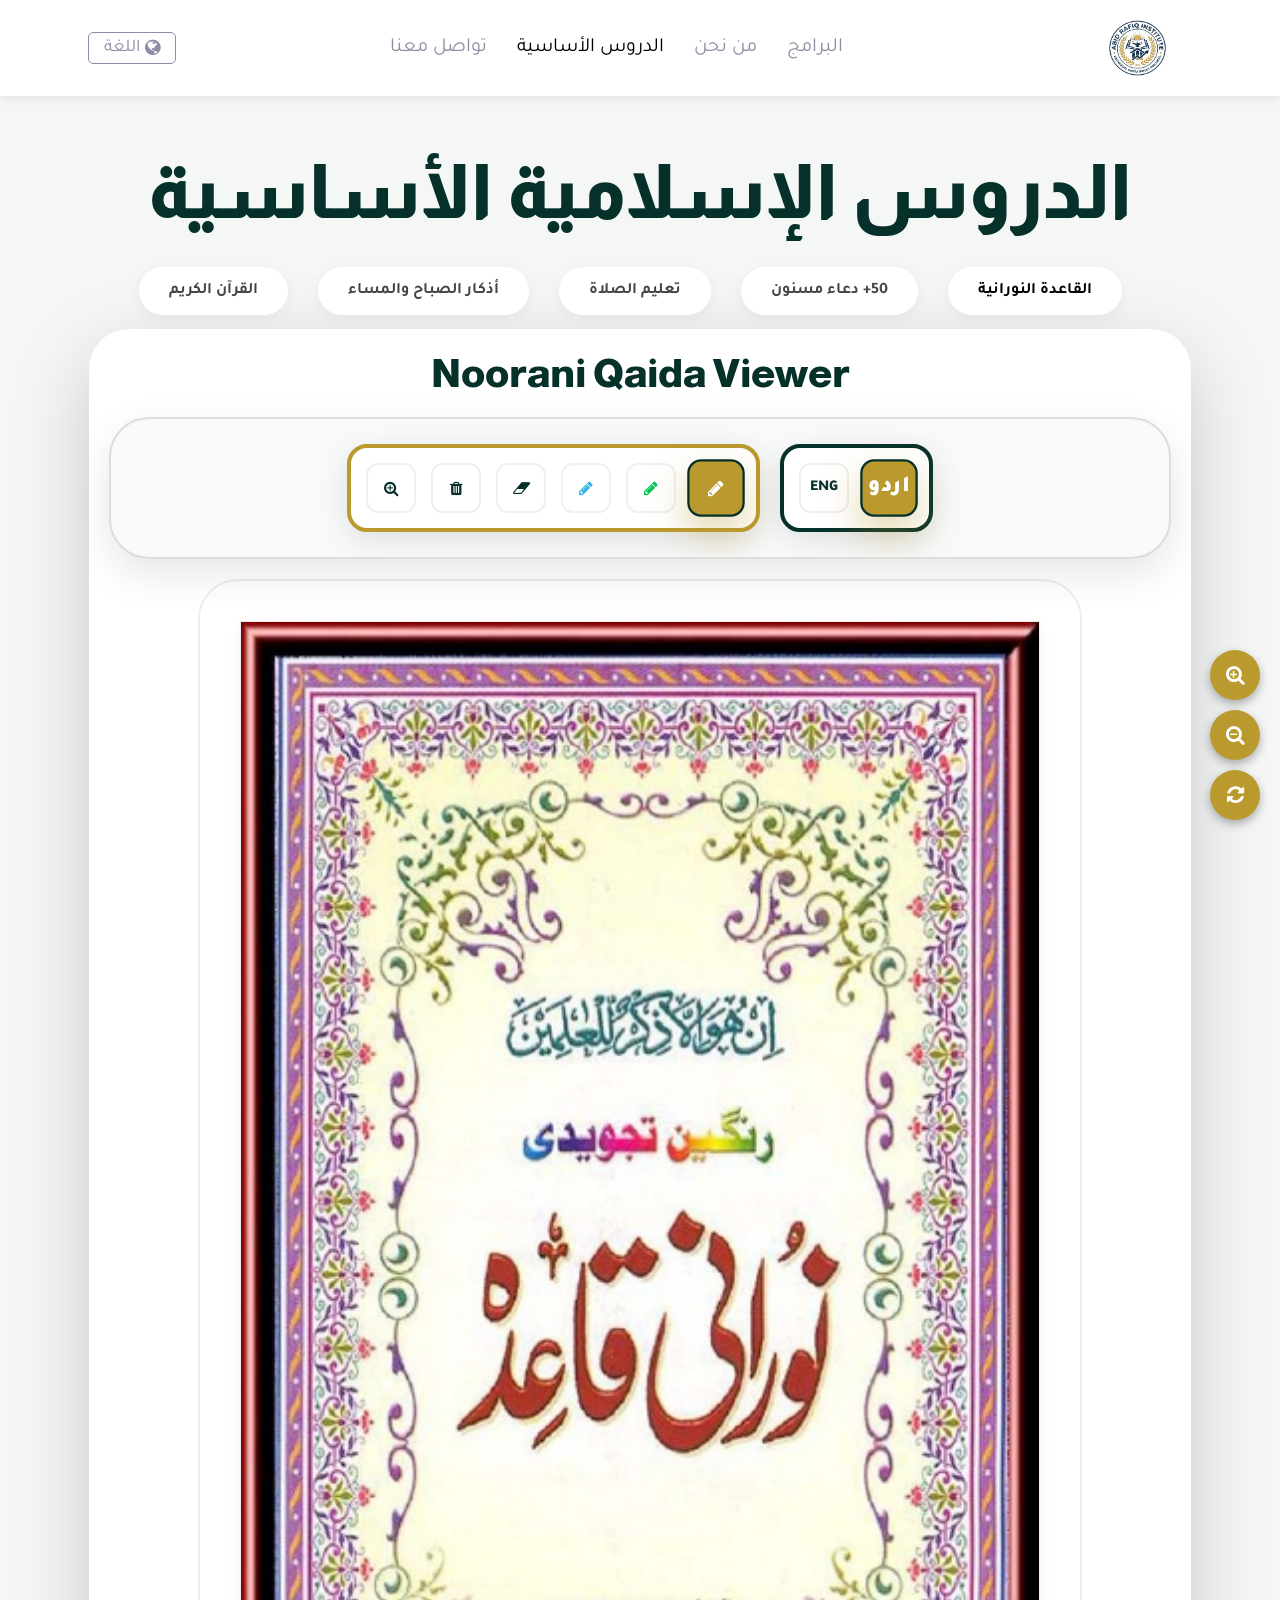
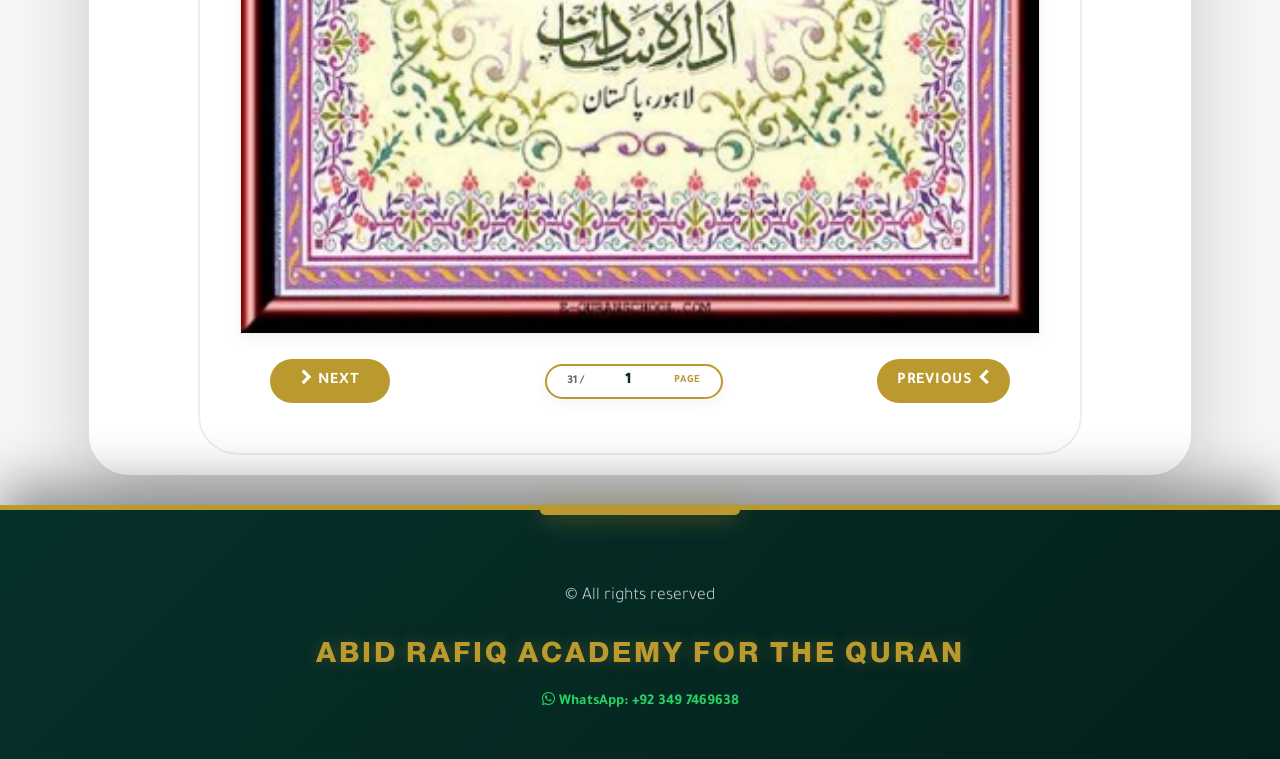
==== commit 42ecb6cb: "Add files via upload" ====
--- a/basic-lessons.html
+++ b/basic-lessons.html
@@ -104,14 +104,14 @@
 
         @media (max-width: 1600px) {
             .nav-tabs .nav-link {
-                font-size: 6rem;
-                padding: 40px 80px;
-                min-width: 350px;
-            }
-            .text-arabic { font-size: 8rem; }
-            .text-translation { font-size: 5rem; }
-            .step-title { font-size: 6rem; }
-            .tool-btn { width: 120px; height: 120px; font-size: 4rem; }
+                font-size: 16px;
+                padding: 15px 30px;
+                min-width: 140px;
+            }
+            .text-arabic { font-size: 4rem; }
+            .text-translation { font-size: 2.5rem; }
+            .step-title { font-size: 3rem; }
+            .tool-btn { width: 45px; height: 45px; font-size: 14px; }
         }
 
         @media (max-width: 1400px) {
@@ -132,47 +132,47 @@
                 justify-content: center;
             }
             .nav-tabs .nav-link {
-                font-size: 4rem;
-                padding: 30px 60px;
-                min-width: 300px;
-            }
-            .text-arabic { font-size: 6rem; }
-            .text-translation { font-size: 4rem; }
-            .step-title { font-size: 4rem; }
+                font-size: 16px;
+                padding: 12px 25px;
+                min-width: 120px;
+            }
+            .text-arabic { font-size: 3.5rem; }
+            .text-translation { font-size: 2rem; }
+            .step-title { font-size: 2.5rem; }
         }
 
         @media (max-width: 1100px) {
-            .text-arabic { font-size: 5rem; }
-            .text-translation { font-size: 3.5rem; }
-            .step-title { font-size: 3rem; }
-            .tool-btn { width: 90px; height: 90px; font-size: 3rem; }
-        }
-
-        /* Tools Panel Scaling - HUGE */
+            .text-arabic { font-size: 3rem; }
+            .text-translation { font-size: 1.8rem; }
+            .step-title { font-size: 2rem; }
+            .tool-btn { width: 40px; height: 40px; font-size: 14px; }
+        }
+
+        /* Tools Panel Scaling */
         .tools-panel {
             background: white;
-            padding: 25px;
-            border-radius: 40px;
+            padding: 15px;
+            border-radius: 20px;
             display: flex;
             flex-direction: column;
-            gap: 20px;
-            box-shadow: 0 12px 45px rgba(0,0,0,0.12);
-            border: 8px solid var(--color-primary);
+            gap: 15px;
+            box-shadow: 0 8px 30px rgba(0,0,0,0.1);
+            border: 4px solid var(--color-primary);
         }
         .tool-btn {
-            width: 160px;
-            height: 160px;
-            border-radius: 35px;
-            border: 6px solid #f0f0f0;
+            width: 50px;
+            height: 50px;
+            border-radius: 12px;
+            border: 2px solid #f0f0f0;
             display: flex;
             align-items: center;
             justify-content: center;
             cursor: pointer;
-            transition: all 0.4s cubic-bezier(0.175, 0.885, 0.32, 1.275);
-            font-size: 5.5rem;
+            transition: all 0.3s ease;
+            font-size: 16px;
             background: #fff;
             color: var(--color-secondary);
-            font-weight: 900;
+            font-weight: 600;
         }
         .tool-btn:hover {
             transform: scale(1.1) rotate(3deg);
@@ -250,7 +250,7 @@
 
         .gallery-img {
             max-width: 100%;
-            max-height: 80vh;
+            max-height: 150vh;
             height: auto;
             border: 1px solid #eee;
             box-shadow: 0 5px 15px rgba(0,0,0,0.05);
@@ -268,13 +268,14 @@
             background-color: var(--color-primary);
             color: white;
             border: none;
-            padding: 12px 30px;
+            padding: 10px 20px;
             border-radius: 30px;
             font-weight: 600;
             transition: 0.3s;
             text-transform: uppercase;
             letter-spacing: 1px;
-            min-width: 140px;
+            min-width: 120px;
+            font-size: 16px;
         }
         .btn-custom:hover {
             background-color: #a08328;
@@ -294,10 +295,15 @@
         .nav-tabs .nav-link {
             border: none;
             color: #444;
-            font-weight: 950;
-            padding: 60px 120px;
+            font-weight: 700;
+            padding: 15px 30px;
             border-radius: 50px;
             background: #ffffff;
+            transition: 0.3s;
+            box-shadow: 0 4px 15px rgba(0,0,0,0.05);
+            font-size: 16px;
+            min-width: 140px;
+        }
             transition: all 0.4s cubic-bezier(0.175, 0.885, 0.32, 1.275);
             font-size: 9rem;
             box-shadow: 0 20px 50px rgba(0,0,0,0.15);
@@ -801,19 +807,19 @@
                             </div>
 
                             <div class="d-flex justify-content-between align-items-center w-100 mt-4 px-md-5 flex-wrap gap-4">
-                                <button class="btn btn-custom" onclick="prevPage()" id="btn-prev-qaida" style="font-size: 2.5rem; padding: 20px 50px; border-radius: 50px;">
+                                <button class="btn btn-custom" onclick="prevPage()" id="btn-prev-qaida">
                                     <i class="fa fa-chevron-left"></i> Previous
                                 </button>
 
-                                <div class="page-jump-box" style="padding: 15px 40px; border-width: 4px;">
-                                    <span id="page-text-label" style="font-size: 2.5rem;">Page</span>
+                                <div class="page-jump-box">
+                                    <span id="page-text-label">Page</span>
                                     <input type="number" id="page-input" value="1" min="1" max="31"
                                            title="Type page number and press Enter"
-                                           class="page-input-field" style="font-size: 3rem; width: 100px;">
-                                    <span class="page-total" style="font-size: 2.5rem;">/ 31</span>
+                                           class="page-input-field" style="width: 80px;">
+                                    <span class="page-total">/ 31</span>
                                 </div>
 
-                                <button class="btn btn-custom" onclick="nextPage()" id="btn-next-qaida" style="font-size: 2.5rem; padding: 20px 50px; border-radius: 50px;">
+                                <button class="btn btn-custom" onclick="nextPage()" id="btn-next-qaida">
                                     Next <i class="fa fa-chevron-right"></i>
                                 </button>
                             </div>
@@ -902,13 +908,25 @@
                     <h2 class="mb-4" id="quran-title" style="color: var(--color-secondary); font-size: 4rem; font-weight: 800;">Holy Quran Viewer</h2>
                     <div class="viewer-main-layout">
                         <div class="side-controls">
-                            <!-- Custom Quran Tools (Magnifier only for now, or pens) -->
+                            <!-- Custom Quran Tools -->
                             <div class="tools-panel">
+                                <div class="tool-btn active" onclick="setTool('pen', 'red', this)" title="Red Pen">
+                                    <i class="fa fa-pencil color-red"></i>
+                                </div>
+                                <div class="tool-btn" onclick="setTool('pen', 'green', this)" title="Green Pen">
+                                    <i class="fa fa-pencil color-green"></i>
+                                </div>
+                                <div class="tool-btn" onclick="setTool('pen', 'blue', this)" title="Blue Pen">
+                                    <i class="fa fa-pencil color-blue"></i>
+                                </div>
+                                <div class="tool-btn" onclick="setTool('eraser', null, this)" title="Eraser">
+                                    <i class="fa fa-eraser"></i>
+                                </div>
+                                <div class="tool-btn" onclick="clearCanvas()" title="Clear All">
+                                    <i class="fa fa-trash"></i>
+                                </div>
                                 <div class="tool-btn" id="quran-magnifier-toggle" onclick="toggleQuranMagnifier(this)" title="Optical Glass">
                                     <i class="fa fa-search-plus"></i>
-                                </div>
-                                <div class="tool-btn" onclick="window.print()" title="Print Page">
-                                    <i class="fa fa-print"></i>
                                 </div>
                             </div>
                         </div>
@@ -917,23 +935,24 @@
                             <div class="gallery-img-wrapper">
                                 <div class="canvas-container" id="quran-container">
                                     <img id="quran-img" src="https://abidinstitute-eng.github.io/ReadingQuran/standard1-quran-3.jpg" alt="Holy Quran Page" class="gallery-img massive-img">
+                                    <canvas id="quran-drawing-canvas"></canvas>
                                     <div id="quran-magnifier-lens" class="magnifier"></div>
                                 </div>
                             </div>
 
                             <div class="d-flex justify-content-between align-items-center w-100 mt-4 px-md-5 flex-wrap gap-4">
-                                <button class="btn btn-custom" onclick="prevQuranPage()" id="btn-prev-quran" style="font-size: 2.5rem; padding: 20px 50px; border-radius: 50px;">
+                                <button class="btn btn-custom" onclick="prevQuranPage()" id="btn-prev-quran">
                                     <i class="fa fa-chevron-left"></i> Previous
                                 </button>
 
-                                <div class="page-jump-box" style="padding: 15px 40px; border-width: 4px;">
-                                    <span id="quran-page-label" style="font-size: 2.5rem;">Page</span>
+                                <div class="page-jump-box">
+                                    <span id="quran-page-label">Page</span>
                                     <input type="number" id="quran-page-input" value="3" min="3" max="625"
-                                           class="page-input-field" style="font-size: 3rem; width: 120px;">
-                                    <span class="page-total" style="font-size: 2.5rem;">/ 625</span>
+                                           class="page-input-field" style="width: 80px;">
+                                    <span class="page-total">/ 625</span>
                                 </div>
 
-                                <button class="btn btn-custom" onclick="nextQuranPage()" id="btn-next-quran" style="font-size: 2.5rem; padding: 20px 50px; border-radius: 50px;">
+                                <button class="btn btn-custom" onclick="nextQuranPage()" id="btn-next-quran">
                                     Next <i class="fa fa-chevron-right"></i>
                                 </button>
                             </div>
@@ -1216,12 +1235,20 @@
 
         // --- Drawing & Magnifier Logic ---
         const canvas = document.getElementById('drawing-canvas');
+        const quranCanvas = document.getElementById('quran-drawing-canvas');
+        let activeCanvas = canvas;
         const ctx = canvas.getContext('2d');
+        const quranCtx = quranCanvas.getContext('2d');
+        let activeCtx = ctx;
+
         const magnifierLens = document.getElementById('magnifier-lens');
+        const quranMagnifierLens = document.getElementById('quran-magnifier-lens');
+
         let isDrawing = false;
         let currentTool = 'pen';
         let currentColor = '#ff4444';
         let isMagnifierActive = false;
+        let isQuranMagnifierActive = false;
 
         function initCanvas() {
             const img = document.getElementById('qaida-img');
@@ -1230,61 +1257,82 @@
             ctx.lineJoin = 'round';
             ctx.lineCap = 'round';
             ctx.lineWidth = 3;
+
+            const qImg = document.getElementById('quran-img');
+            quranCanvas.width = qImg.clientWidth;
+            quranCanvas.height = qImg.clientHeight;
+            quranCtx.lineJoin = 'round';
+            quranCtx.lineCap = 'round';
+            quranCtx.lineWidth = 3;
         }
 
         window.addEventListener('resize', initCanvas);
         document.getElementById('qaida-img').onload = initCanvas;
+        document.getElementById('quran-img').onload = initCanvas;
 
         function setTool(tool, color, btn) {
             currentTool = tool;
             if (color) currentColor = color === 'red' ? '#ff4444' : (color === 'green' ? '#00c851' : '#33b5e5');
 
+            // Find context based on which tab we are in
+            const activeTab = document.querySelector('.tab-pane.active').id;
+            if (activeTab === 'qaida') {
+                activeCanvas = canvas;
+                activeCtx = ctx;
+            } else if (activeTab === 'quran') {
+                activeCanvas = quranCanvas;
+                activeCtx = quranCtx;
+            }
+
             document.querySelectorAll('.tool-btn').forEach(b => b.classList.remove('active'));
             btn.classList.add('active');
 
-            if (isMagnifierActive) toggleMagnifier(document.getElementById('magnifier-toggle'));
+            if (isMagnifierActive && activeTab === 'qaida') toggleMagnifier(document.getElementById('magnifier-toggle'));
+            if (isQuranMagnifierActive && activeTab === 'quran') toggleQuranMagnifier(document.getElementById('quran-magnifier-toggle'));
         }
 
         function clearCanvas() {
-            ctx.clearRect(0, 0, canvas.width, canvas.height);
+            activeCtx.clearRect(0, 0, activeCanvas.width, activeCanvas.height);
         }
 
         function startDrawing(e) {
-            if (isMagnifierActive) return;
+            if (isMagnifierActive || isQuranMagnifierActive) return;
             isDrawing = true;
             draw(e);
         }
 
         function stopDrawing() {
             isDrawing = false;
-            ctx.beginPath();
+            activeCtx.beginPath();
         }
 
         function draw(e) {
             if (!isDrawing) return;
 
-            const rect = canvas.getBoundingClientRect();
-            const x = (e.clientX || e.touches[0].clientX) - rect.left;
-            const y = (e.clientY || e.touches[0].clientY) - rect.top;
-
-            ctx.globalCompositeOperation = currentTool === 'eraser' ? 'destination-out' : 'source-over';
-            ctx.strokeStyle = currentColor;
-            ctx.lineWidth = currentTool === 'eraser' ? 20 : 3;
-
-            ctx.lineTo(x, y);
-            ctx.stroke();
-            ctx.beginPath();
-            ctx.moveTo(x, y);
-        }
-
-        canvas.addEventListener('mousedown', startDrawing);
-        canvas.addEventListener('mousemove', draw);
-        canvas.addEventListener('mouseup', stopDrawing);
-        canvas.addEventListener('mouseout', stopDrawing);
-
-        canvas.addEventListener('touchstart', (e) => { e.preventDefault(); startDrawing(e); }, {passive: false});
-        canvas.addEventListener('touchmove', (e) => { e.preventDefault(); draw(e); }, {passive: false});
-        canvas.addEventListener('touchend', stopDrawing);
+            const rect = activeCanvas.getBoundingClientRect();
+            const x = (e.clientX || (e.touches && e.touches[0].clientX)) - rect.left;
+            const y = (e.clientY || (e.touches && e.touches[0].clientY)) - rect.top;
+
+            activeCtx.globalCompositeOperation = currentTool === 'eraser' ? 'destination-out' : 'source-over';
+            activeCtx.strokeStyle = currentColor;
+            activeCtx.lineWidth = currentTool === 'eraser' ? 20 : 3;
+
+            activeCtx.lineTo(x, y);
+            activeCtx.stroke();
+            activeCtx.beginPath();
+            activeCtx.moveTo(x, y);
+        }
+
+        [canvas, quranCanvas].forEach(c => {
+            c.addEventListener('mousedown', startDrawing);
+            c.addEventListener('mousemove', draw);
+            c.addEventListener('mouseup', stopDrawing);
+            c.addEventListener('mouseout', stopDrawing);
+
+            c.addEventListener('touchstart', (e) => { e.preventDefault(); startDrawing(e); }, {passive: false});
+            c.addEventListener('touchmove', (e) => { e.preventDefault(); draw(e); }, {passive: false});
+            c.addEventListener('touchend', stopDrawing);
+        });
 
         // Magnifier Logic
         function toggleMagnifier(btn) {
@@ -1300,15 +1348,13 @@
         }
 
         // Holy Quran Magnifier
-        let isQuranMagnifierActive = false;
-        const quranMagnifierLens = document.getElementById('quran-magnifier-lens');
         const quranImg = document.getElementById('quran-img');
 
         function toggleQuranMagnifier(btn) {
             isQuranMagnifierActive = !isQuranMagnifierActive;
             btn.classList.toggle('active');
             quranMagnifierLens.style.display = isQuranMagnifierActive ? 'block' : 'none';
-            quranImg.style.cursor = isQuranMagnifierActive ? 'none' : 'default';
+            quranCanvas.style.cursor = isQuranMagnifierActive ? 'none' : 'crosshair';
 
             if (isQuranMagnifierActive) {
                 quranMagnifierLens.style.backgroundImage = `url('${quranImg.src}')`;
@@ -1333,8 +1379,12 @@
         }
 
         const quranContainer = document.getElementById('quran-container');
-        quranContainer.addEventListener('mousemove', moveQuranMagnifier);
-        quranContainer.addEventListener('touchmove', (e) => { if(isQuranMagnifierActive) moveQuranMagnifier(e); }, {passive: false});
+        quranContainer.addEventListener('mousemove', (e) => {
+            if (isQuranMagnifierActive) moveQuranMagnifier(e);
+        });
+        quranContainer.addEventListener('touchmove', (e) => {
+            if (isQuranMagnifierActive) moveQuranMagnifier(e);
+        }, {passive: false});
 
         function moveMagnifier(e) {
             if (!isMagnifierActive) return;
@@ -1355,6 +1405,7 @@
         }
 
         canvas.addEventListener('mousemove', moveMagnifier);
+        quranCanvas.addEventListener('mousemove', moveMagnifier); // This handles both via the logic inside moveMagnifier if needed or separate
         canvas.addEventListener('touchmove', (e) => { if(isMagnifierActive) moveMagnifier(e); }, {passive: false});
 
         function updateGallery(scroll = true) {
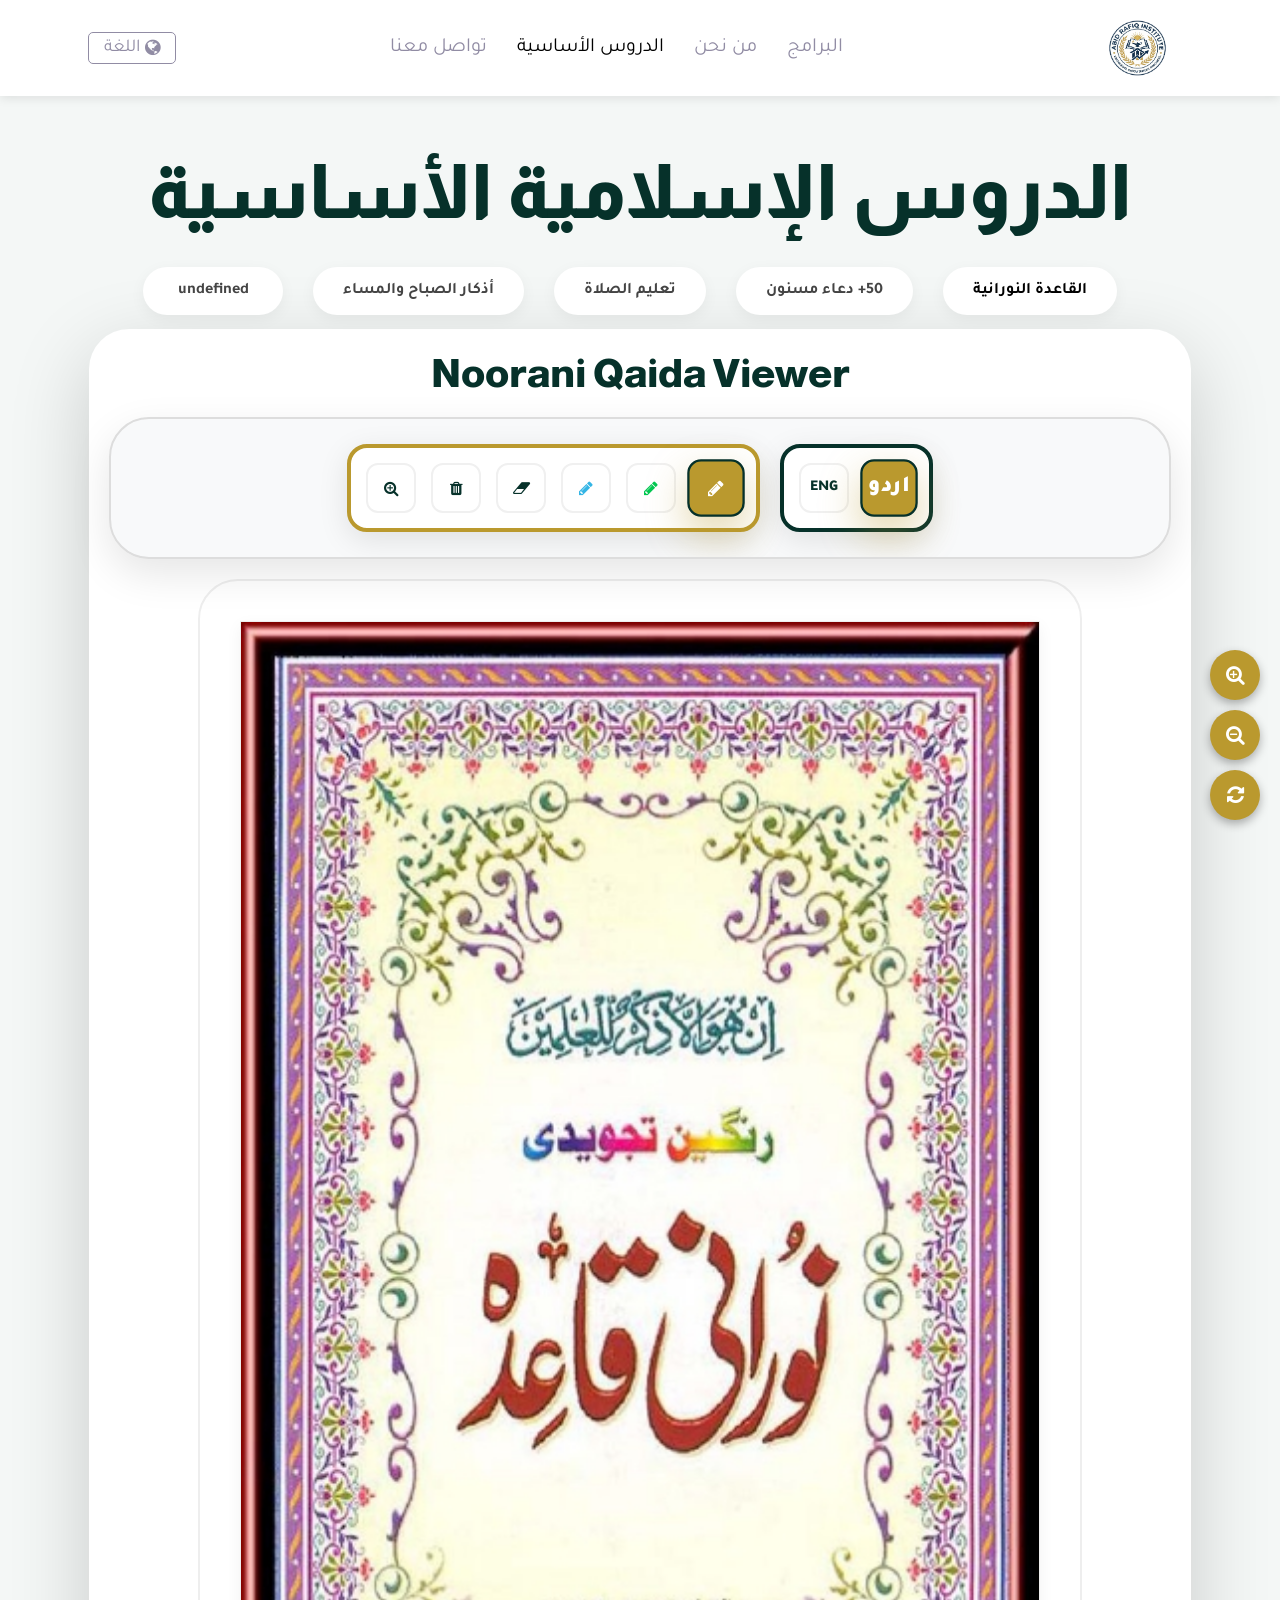
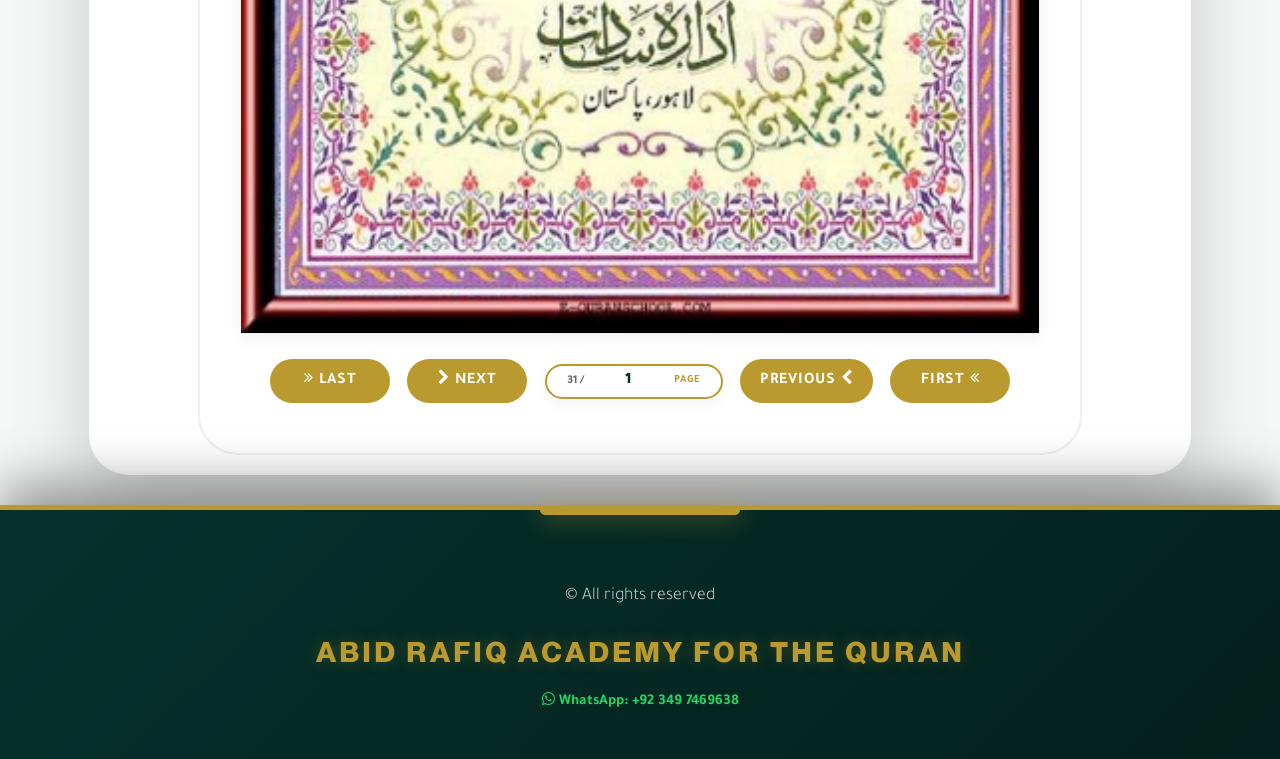
==== commit 702c7298: "Add files via upload" ====
--- a/basic-lessons.html
+++ b/basic-lessons.html
@@ -807,6 +807,9 @@
                             </div>
 
                             <div class="d-flex justify-content-between align-items-center w-100 mt-4 px-md-5 flex-wrap gap-4">
+                                <button class="btn btn-custom" onclick="firstPage()" id="btn-first-qaida">
+                                    <i class="fa fa-angle-double-left"></i> First
+                                </button>
                                 <button class="btn btn-custom" onclick="prevPage()" id="btn-prev-qaida">
                                     <i class="fa fa-chevron-left"></i> Previous
                                 </button>
@@ -821,6 +824,9 @@
 
                                 <button class="btn btn-custom" onclick="nextPage()" id="btn-next-qaida">
                                     Next <i class="fa fa-chevron-right"></i>
+                                </button>
+                                <button class="btn btn-custom" onclick="lastPage()" id="btn-last-qaida">
+                                    Last <i class="fa fa-angle-double-right"></i>
                                 </button>
                             </div>
                         </div>
@@ -847,12 +853,18 @@
                             <div class="dua-wrapper" id="dua-display" style="min-height: 400px; display: flex; flex-direction: column; justify-content: center;">
                                 <!-- Dua content injected here -->
                             </div>
-                            <div class="d-flex justify-content-between align-items-center w-100 px-md-5 mt-5">
+                            <div class="d-flex justify-content-between align-items-center w-100 px-md-5 mt-5 flex-wrap gap-4">
+                                <button class="btn btn-custom" onclick="firstDua()" id="btn-first-dua" style="font-size: 2.5rem; padding: 20px 50px; border-radius: 50px;">
+                                    <i class="fa fa-angle-double-right"></i> First
+                                </button>
                                 <button class="btn btn-custom" onclick="prevDua()" id="btn-prev-dua" style="font-size: 2.5rem; padding: 20px 50px; border-radius: 50px;">
                                     <i class="fa fa-chevron-right"></i> Previous
                                 </button>
                                 <button class="btn btn-custom" onclick="nextDua()" id="btn-next-dua" style="font-size: 2.5rem; padding: 20px 50px; border-radius: 50px;">
                                     Next <i class="fa fa-chevron-left"></i>
+                                </button>
+                                <button class="btn btn-custom" onclick="lastDua()" id="btn-last-dua" style="font-size: 2.5rem; padding: 20px 50px; border-radius: 50px;">
+                                    Last <i class="fa fa-angle-double-left"></i>
                                 </button>
                             </div>
                         </div>
@@ -941,6 +953,9 @@
                             </div>
 
                             <div class="d-flex justify-content-between align-items-center w-100 mt-4 px-md-5 flex-wrap gap-4">
+                                <button class="btn btn-custom" onclick="firstQuranPage()" id="btn-first-quran">
+                                    <i class="fa fa-angle-double-left"></i> First
+                                </button>
                                 <button class="btn btn-custom" onclick="prevQuranPage()" id="btn-prev-quran">
                                     <i class="fa fa-chevron-left"></i> Previous
                                 </button>
@@ -954,6 +969,9 @@
 
                                 <button class="btn btn-custom" onclick="nextQuranPage()" id="btn-next-quran">
                                     Next <i class="fa fa-chevron-right"></i>
+                                </button>
+                                <button class="btn btn-custom" onclick="lastQuranPage()" id="btn-last-quran">
+                                    Last <i class="fa fa-angle-double-right"></i>
                                 </button>
                             </div>
                         </div>
@@ -1014,6 +1032,9 @@
                             </div>
 
                             <div class="d-flex justify-content-between align-items-center w-100 mt-4 px-md-5 flex-wrap gap-4">
+                                <button class="btn btn-custom" onclick="firstTajweedPage()" id="btn-first-tajweed" style="font-size: 2.5rem; padding: 20px 50px; border-radius: 50px;">
+                                    <i class="fa fa-angle-double-left"></i> First
+                                </button>
                                 <button class="btn btn-custom" onclick="prevTajweedPage()" id="btn-prev-tajweed" style="font-size: 2.5rem; padding: 20px 50px; border-radius: 50px;">
                                     <i class="fa fa-chevron-left"></i> Previous
                                 </button>
@@ -1026,6 +1047,9 @@
 
                                 <button class="btn btn-custom" onclick="nextTajweedPage()" id="btn-next-tajweed" style="font-size: 2.5rem; padding: 20px 50px; border-radius: 50px;">
                                     Next <i class="fa fa-chevron-right"></i>
+                                </button>
+                                <button class="btn btn-custom" onclick="lastTajweedPage()" id="btn-last-tajweed" style="font-size: 2.5rem; padding: 20px 50px; border-radius: 50px;">
+                                    Last <i class="fa fa-angle-double-right"></i>
                                 </button>
                             </div>
                         </div>
@@ -1068,7 +1092,7 @@
                 duaTab: "50+ دعاء مسنون",
                 nimazTab: "تعليم الصلاة",
                 adhkarTab: "أذكار الصباح والمساء",
-                quranTab: "القرآن الكريم",
+                pageTitle: "القرآن الكريم",
                 tajweedTab: "المصحف المجود",
                 qaidaTitle: "مشاهدة القاعدة النورانية",
                 duaTitle: "مشاهدة 50+ دعاء مسنون",
@@ -1079,6 +1103,8 @@
                 page: "صفحة",
                 prev: "السابق",
                 next: "التالي",
+                first: "الأول",
+                last: "الأخير",
                 dir: "rtl",
                 adhkarModes: {both: "الصباح والمساء", morning: "الصباح فقط", evening: "المساء فقط"},
                 times: "مرات",
@@ -1102,6 +1128,8 @@
                 page: "صفحہ",
                 prev: "پچھلا",
                 next: "اگلا",
+                first: "پہلا",
+                last: "آخری",
                 dir: "rtl",
                 adhkarModes: {both: "صبح و شام", morning: "صرف صبح", evening: "صرف شام"},
                 times: "بار",
@@ -1125,6 +1153,8 @@
                 page: "Page",
                 prev: "Previous",
                 next: "Next",
+                first: "First",
+                last: "Last",
                 dir: "ltr",
                 adhkarModes: {both: "Morning & Evening", morning: "Morning Only", evening: "Evening Only"},
                 times: "Times",
@@ -1195,14 +1225,20 @@
         function updateNavButtons(lang, type) {
             const prevBtn = document.getElementById(`btn-prev-${type}`);
             const nextBtn = document.getElementById(`btn-next-${type}`);
+            const firstBtn = document.getElementById(`btn-first-${type}`);
+            const lastBtn = document.getElementById(`btn-last-${type}`);
             if(prevBtn && nextBtn) {
                 const data = pageTranslations[lang];
                 if(lang === 'en') {
+                    if(firstBtn) firstBtn.innerHTML = `<i class="fa fa-angle-double-left"></i> ${data.first}`;
                     prevBtn.innerHTML = `<i class="fa fa-chevron-left"></i> ${data.prev}`;
                     nextBtn.innerHTML = `${data.next} <i class="fa fa-chevron-right"></i>`;
+                    if(lastBtn) lastBtn.innerHTML = `${data.last} <i class="fa fa-angle-double-right"></i>`;
                 } else {
+                    if(firstBtn) firstBtn.innerHTML = `${data.first} <i class="fa fa-angle-double-right"></i>`;
                     prevBtn.innerHTML = `${data.prev} <i class="fa fa-chevron-right"></i>`;
                     nextBtn.innerHTML = `<i class="fa fa-chevron-left"></i> ${data.next}`;
+                    if(lastBtn) lastBtn.innerHTML = `<i class="fa fa-angle-double-left"></i> ${data.last}`;
                 }
             }
         }
@@ -1271,8 +1307,7 @@
         document.getElementById('quran-img').onload = initCanvas;
 
         function setTool(tool, color, btn) {
-            currentTool = tool;
-            if (color) currentColor = color === 'red' ? '#ff4444' : (color === 'green' ? '#00c851' : '#33b5e5');
+            const isActive = btn.classList.contains('active');
 
             // Find context based on which tab we are in
             const activeTab = document.querySelector('.tab-pane.active').id;
@@ -1284,19 +1319,32 @@
                 activeCtx = quranCtx;
             }
 
-            document.querySelectorAll('.tool-btn').forEach(b => b.classList.remove('active'));
+            // Deselect all tools in the same panel (prevents deselecting language buttons)
+            btn.parentElement.querySelectorAll('.tool-btn').forEach(b => b.classList.remove('active'));
+
+            if (isActive) {
+                currentTool = null;
+                activeCanvas.style.cursor = 'default';
+                return;
+            }
+
+            currentTool = tool;
+            if (color) currentColor = color === 'red' ? '#ff4444' : (color === 'green' ? '#00c851' : '#33b5e5');
+
             btn.classList.add('active');
-
+            activeCanvas.style.cursor = 'crosshair';
+
+            // If we selected a tool, turn off magnifier if it was active
             if (isMagnifierActive && activeTab === 'qaida') toggleMagnifier(document.getElementById('magnifier-toggle'));
             if (isQuranMagnifierActive && activeTab === 'quran') toggleQuranMagnifier(document.getElementById('quran-magnifier-toggle'));
         }
 
         function clearCanvas() {
-            activeCtx.clearRect(0, 0, activeCanvas.width, activeCanvas.height);
+            if (activeCtx) activeCtx.clearRect(0, 0, activeCanvas.width, activeCanvas.height);
         }
 
         function startDrawing(e) {
-            if (isMagnifierActive || isQuranMagnifierActive) return;
+            if (isMagnifierActive || isQuranMagnifierActive || !currentTool) return;
             isDrawing = true;
             draw(e);
         }
@@ -1337,14 +1385,21 @@
         // Magnifier Logic
         function toggleMagnifier(btn) {
             isMagnifierActive = !isMagnifierActive;
-            btn.classList.toggle('active');
-            magnifierLens.style.display = isMagnifierActive ? 'block' : 'none';
-            canvas.style.cursor = isMagnifierActive ? 'none' : 'crosshair';
 
             if (isMagnifierActive) {
+                // Deselect drawing tools in the same panel
+                btn.parentElement.querySelectorAll('.tool-btn').forEach(b => {
+                    if (b !== btn) b.classList.remove('active');
+                });
+                currentTool = null;
+
                 const img = document.getElementById('qaida-img');
                 magnifierLens.style.backgroundImage = `url('${img.src}')`;
             }
+
+            btn.classList.toggle('active', isMagnifierActive);
+            magnifierLens.style.display = isMagnifierActive ? 'block' : 'none';
+            canvas.style.cursor = isMagnifierActive ? 'none' : (currentTool ? 'crosshair' : 'default');
         }
 
         // Holy Quran Magnifier
@@ -1352,13 +1407,20 @@
 
         function toggleQuranMagnifier(btn) {
             isQuranMagnifierActive = !isQuranMagnifierActive;
-            btn.classList.toggle('active');
+
+            if (isQuranMagnifierActive) {
+                // Deselect drawing tools in the same panel
+                btn.parentElement.querySelectorAll('.tool-btn').forEach(b => {
+                    if (b !== btn) b.classList.remove('active');
+                });
+                currentTool = null;
+
+                quranMagnifierLens.style.backgroundImage = `url('${quranImg.src}')`;
+            }
+
+            btn.classList.toggle('active', isQuranMagnifierActive);
             quranMagnifierLens.style.display = isQuranMagnifierActive ? 'block' : 'none';
-            quranCanvas.style.cursor = isQuranMagnifierActive ? 'none' : 'crosshair';
-
-            if (isQuranMagnifierActive) {
-                quranMagnifierLens.style.backgroundImage = `url('${quranImg.src}')`;
-            }
+            quranCanvas.style.cursor = isQuranMagnifierActive ? 'none' : (currentTool ? 'crosshair' : 'default');
         }
 
         function moveQuranMagnifier(e) {
@@ -1431,6 +1493,15 @@
             }
             if (pageTotalDisplay) pageTotalDisplay.innerText = `/ ${config.total}`;
 
+            const firstBtn = document.getElementById('btn-first-qaida');
+            const prevBtn = document.getElementById('btn-prev-qaida');
+            const nextBtn = document.getElementById('btn-next-qaida');
+            const lastBtn = document.getElementById('btn-last-qaida');
+            if(firstBtn) firstBtn.disabled = currentPage === 1;
+            if(prevBtn) prevBtn.disabled = currentPage === 1;
+            if(nextBtn) nextBtn.disabled = currentPage === config.total;
+            if(lastBtn) lastBtn.disabled = currentPage === config.total;
+
             updateNavButtons(currentLang, 'qaida');
             if(scroll) document.querySelector('.gallery-container').scrollIntoView({ behavior: 'smooth', block: 'start' });
         }
@@ -1440,6 +1511,11 @@
             if (currentPage < config.total) { currentPage++; updateGallery(); }
         }
         function prevPage() { if (currentPage > 1) { currentPage--; updateGallery(); } }
+        function firstPage() { if (currentPage !== 1) { currentPage = 1; updateGallery(); } }
+        function lastPage() {
+            const config = qaidaConfigs[currentQaidaLang];
+            if (currentPage !== config.total) { currentPage = config.total; updateGallery(); }
+        }
 
         // --- Holy Quran Logic ---
         let currentQuranPage = 3;
@@ -1455,12 +1531,23 @@
             if (pageTextLabel) pageTextLabel.innerText = data.page;
             if (pageInput) pageInput.value = currentQuranPage;
 
+            const firstBtn = document.getElementById('btn-first-quran');
+            const prevBtn = document.getElementById('btn-prev-quran');
+            const nextBtn = document.getElementById('btn-next-quran');
+            const lastBtn = document.getElementById('btn-last-quran');
+            if(firstBtn) firstBtn.disabled = currentQuranPage === 3;
+            if(prevBtn) prevBtn.disabled = currentQuranPage === 3;
+            if(nextBtn) nextBtn.disabled = currentQuranPage === totalQuranPages;
+            if(lastBtn) lastBtn.disabled = currentQuranPage === totalQuranPages;
+
             updateNavButtons(currentLang, 'quran');
             if(scroll) document.querySelector('#quran .gallery-container').scrollIntoView({ behavior: 'smooth', block: 'start' });
         }
 
         function nextQuranPage() { if (currentQuranPage < totalQuranPages) { currentQuranPage++; updateQuranGallery(); } }
         function prevQuranPage() { if (currentQuranPage > 3) { currentQuranPage--; updateQuranGallery(); } }
+        function firstQuranPage() { if (currentQuranPage !== 3) { currentQuranPage = 3; updateQuranGallery(); } }
+        function lastQuranPage() { if (currentQuranPage !== totalQuranPages) { currentQuranPage = totalQuranPages; updateQuranGallery(); } }
 
         // --- Tajweed Quran Logic ---
         let currentTajweedJuzNum = 1;
@@ -1488,6 +1575,11 @@
             if (pageInput) pageInput.value = currentTajweedPage;
             if (mobileLink) mobileLink.innerText = data.openPdf || "Open PDF";
 
+            const firstBtn = document.getElementById('btn-first-tajweed');
+            const prevBtn = document.getElementById('btn-prev-tajweed');
+            if(firstBtn) firstBtn.disabled = currentTajweedPage === 1;
+            if(prevBtn) prevBtn.disabled = currentTajweedPage === 1;
+
             updateNavButtons(currentLang, 'tajweed');
             if(scroll) document.querySelector('#tajweed .gallery-container').scrollIntoView({ behavior: 'smooth', block: 'start' });
         }
@@ -1505,6 +1597,14 @@
 
         function nextTajweedPage() { currentTajweedPage++; updateTajweedGallery(); }
         function prevTajweedPage() { if (currentTajweedPage > 1) { currentTajweedPage--; updateTajweedGallery(); } }
+        function firstTajweedPage() { if (currentTajweedPage !== 1) { currentTajweedPage = 1; updateTajweedGallery(); } }
+        function lastTajweedPage() {
+            // We don't have a fixed total for all Tajweed PDFs as they are Juz-based.
+            // For now, jumping to a large number or just adding the function.
+            // Some PDFs might have 20-30 pages.
+            currentTajweedPage = 30; // Approximation or we can leave it for now
+            updateTajweedGallery();
+        }
 
         // --- Dua Logic ---
         let currentDuaIndex = 0;
@@ -1576,14 +1676,23 @@
 
             counter.innerText = `Dua ${currentDuaIndex + 1} / ${duas.length}`;
 
-            document.getElementById('btn-prev-dua').disabled = currentDuaIndex === 0;
-            document.getElementById('btn-next-dua').disabled = currentDuaIndex === duas.length - 1;
+            const firstBtn = document.getElementById('btn-first-dua');
+            const prevBtn = document.getElementById('btn-prev-dua');
+            const nextBtn = document.getElementById('btn-next-dua');
+            const lastBtn = document.getElementById('btn-last-dua');
+
+            if(firstBtn) firstBtn.disabled = currentDuaIndex === 0;
+            if(prevBtn) prevBtn.disabled = currentDuaIndex === 0;
+            if(nextBtn) nextBtn.disabled = currentDuaIndex === duas.length - 1;
+            if(lastBtn) lastBtn.disabled = currentDuaIndex === duas.length - 1;
 
             updateNavButtons(currentDuaLang, 'dua');
         }
 
         function nextDua() { if (currentDuaIndex < duas.length - 1) { currentDuaIndex++; renderDuas(); } }
         function prevDua() { if (currentDuaIndex > 0) { currentDuaIndex--; renderDuas(); } }
+        function firstDua() { if (currentDuaIndex !== 0) { currentDuaIndex = 0; renderDuas(); } }
+        function lastDua() { if (currentDuaIndex !== duas.length - 1) { currentDuaIndex = duas.length - 1; renderDuas(); } }
 
         function setDuaLang(lang, btn) {
             currentDuaLang = lang;
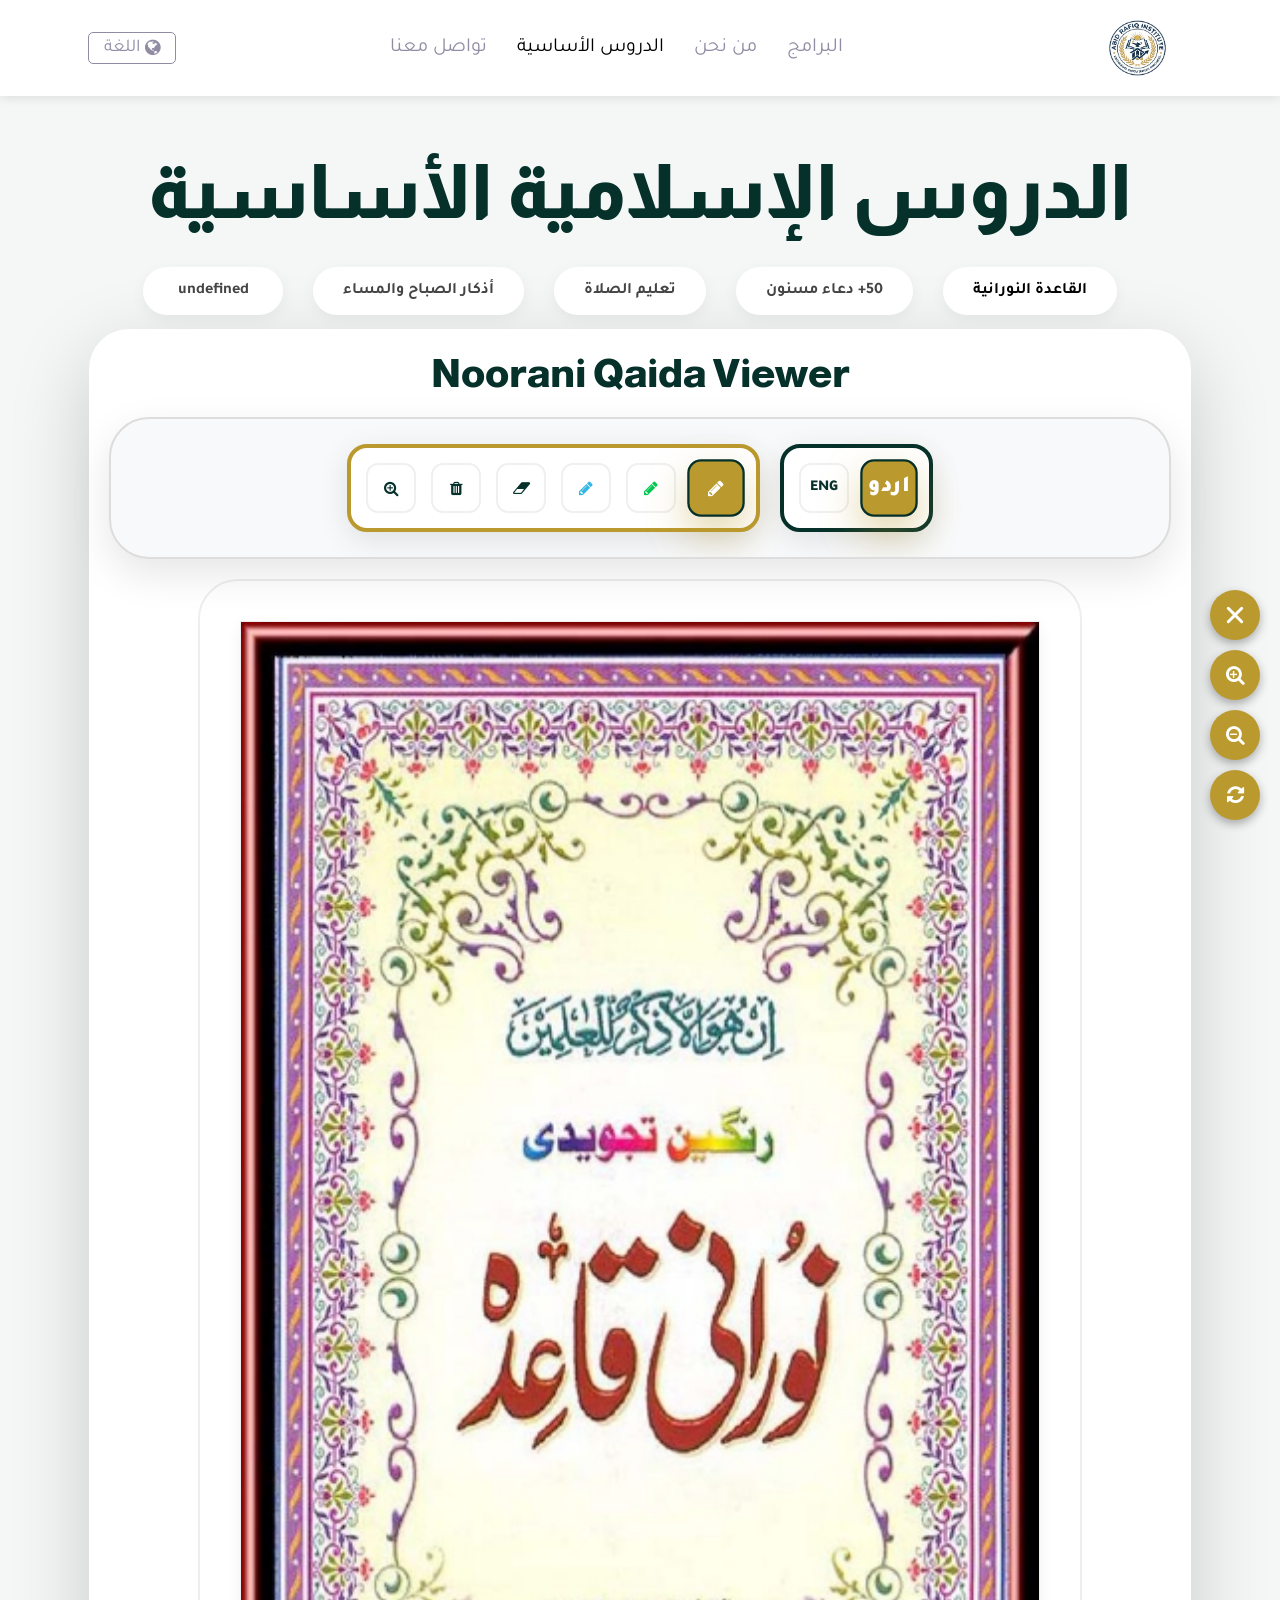
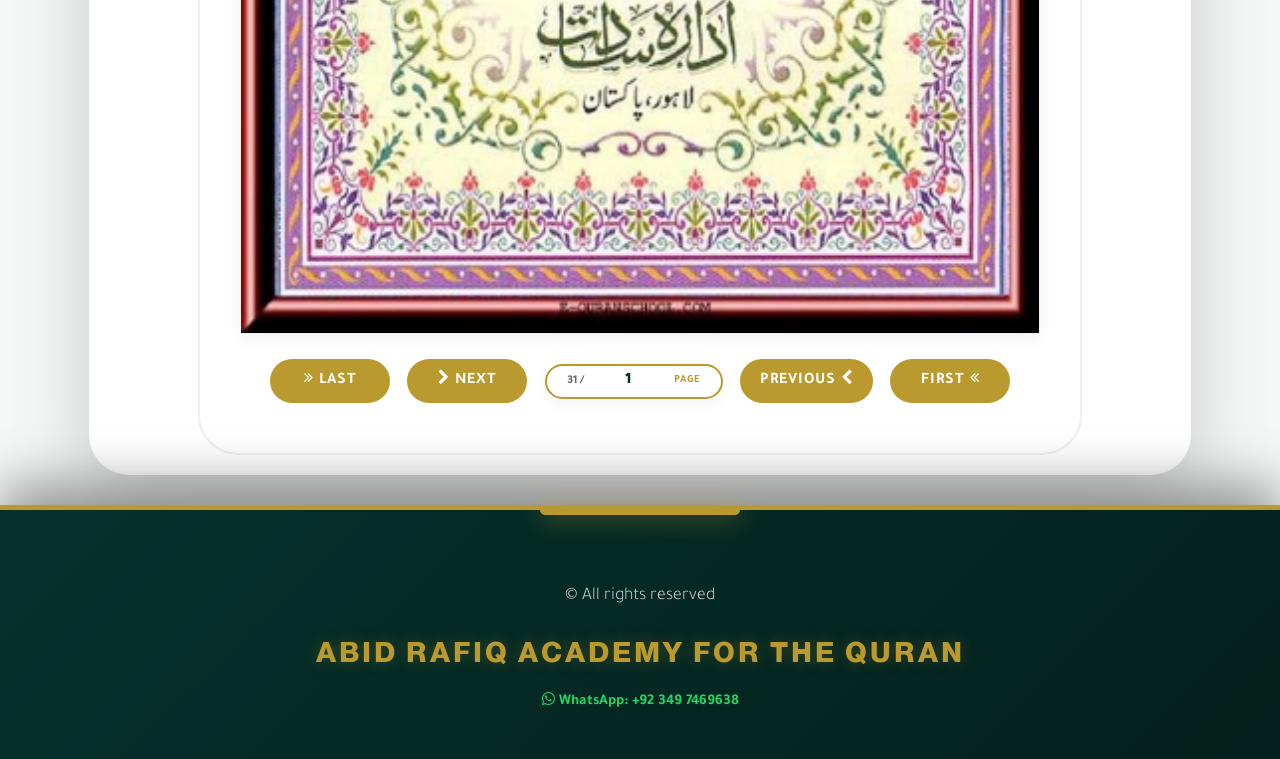
==== commit 3576c26c: "Add files via upload" ====
--- a/basic-lessons.html
+++ b/basic-lessons.html
@@ -677,6 +677,7 @@
             -ms-user-select: none;
             user-select: none;
         }
+
     </style>
 </head>
 <body>
--- a/css/style.css
+++ b/css/style.css
@@ -506,12 +506,12 @@
   font-size: 1.4rem;
 }
 
-/* Accessibility Zoom Button */
+/* Accessibility Zoom Button & Panel Toggle */
 .zoom-controls {
   position: fixed;
   bottom: 80px;
   right: 20px;
-  z-index: 1000;
+  z-index: 2000;
   display: flex;
   flex-direction: column;
   gap: 10px;
@@ -538,6 +538,53 @@
   background: var(--color-secondary);
 }
 
+/* Panel Toggle Styles */
+.side-controls {
+  transition: all 0.3s ease;
+}
+
+.side-controls.hidden-panel {
+  display: none !important;
+}
+
+.hamburger-icon {
+  width: 22px;
+  height: 16px;
+  display: flex;
+  flex-direction: column;
+  justify-content: space-between;
+  margin: 0 auto;
+}
+
+.hamburger-icon span {
+  display: block;
+  height: 3px;
+  width: 100%;
+  background-color: white;
+  border-radius: 3px;
+  transition: all 0.3s ease;
+}
+
+#panel-toggle.active .hamburger-icon span:nth-child(1) {
+  transform: translateY(6.5px) rotate(45deg);
+}
+
+#panel-toggle.active .hamburger-icon span:nth-child(2) {
+  opacity: 0;
+}
+
+#panel-toggle.active .hamburger-icon span:nth-child(3) {
+  transform: translateY(-6.5px) rotate(-45deg);
+}
+
+#panel-toggle {
+  background-color: var(--color-secondary);
+}
+
+#panel-toggle.active {
+  background-color: var(--color-primary);
+}
+
 /* Mobile Padding for Android/Mobile Views */
 @media (max-width: 768px) {
   body {
